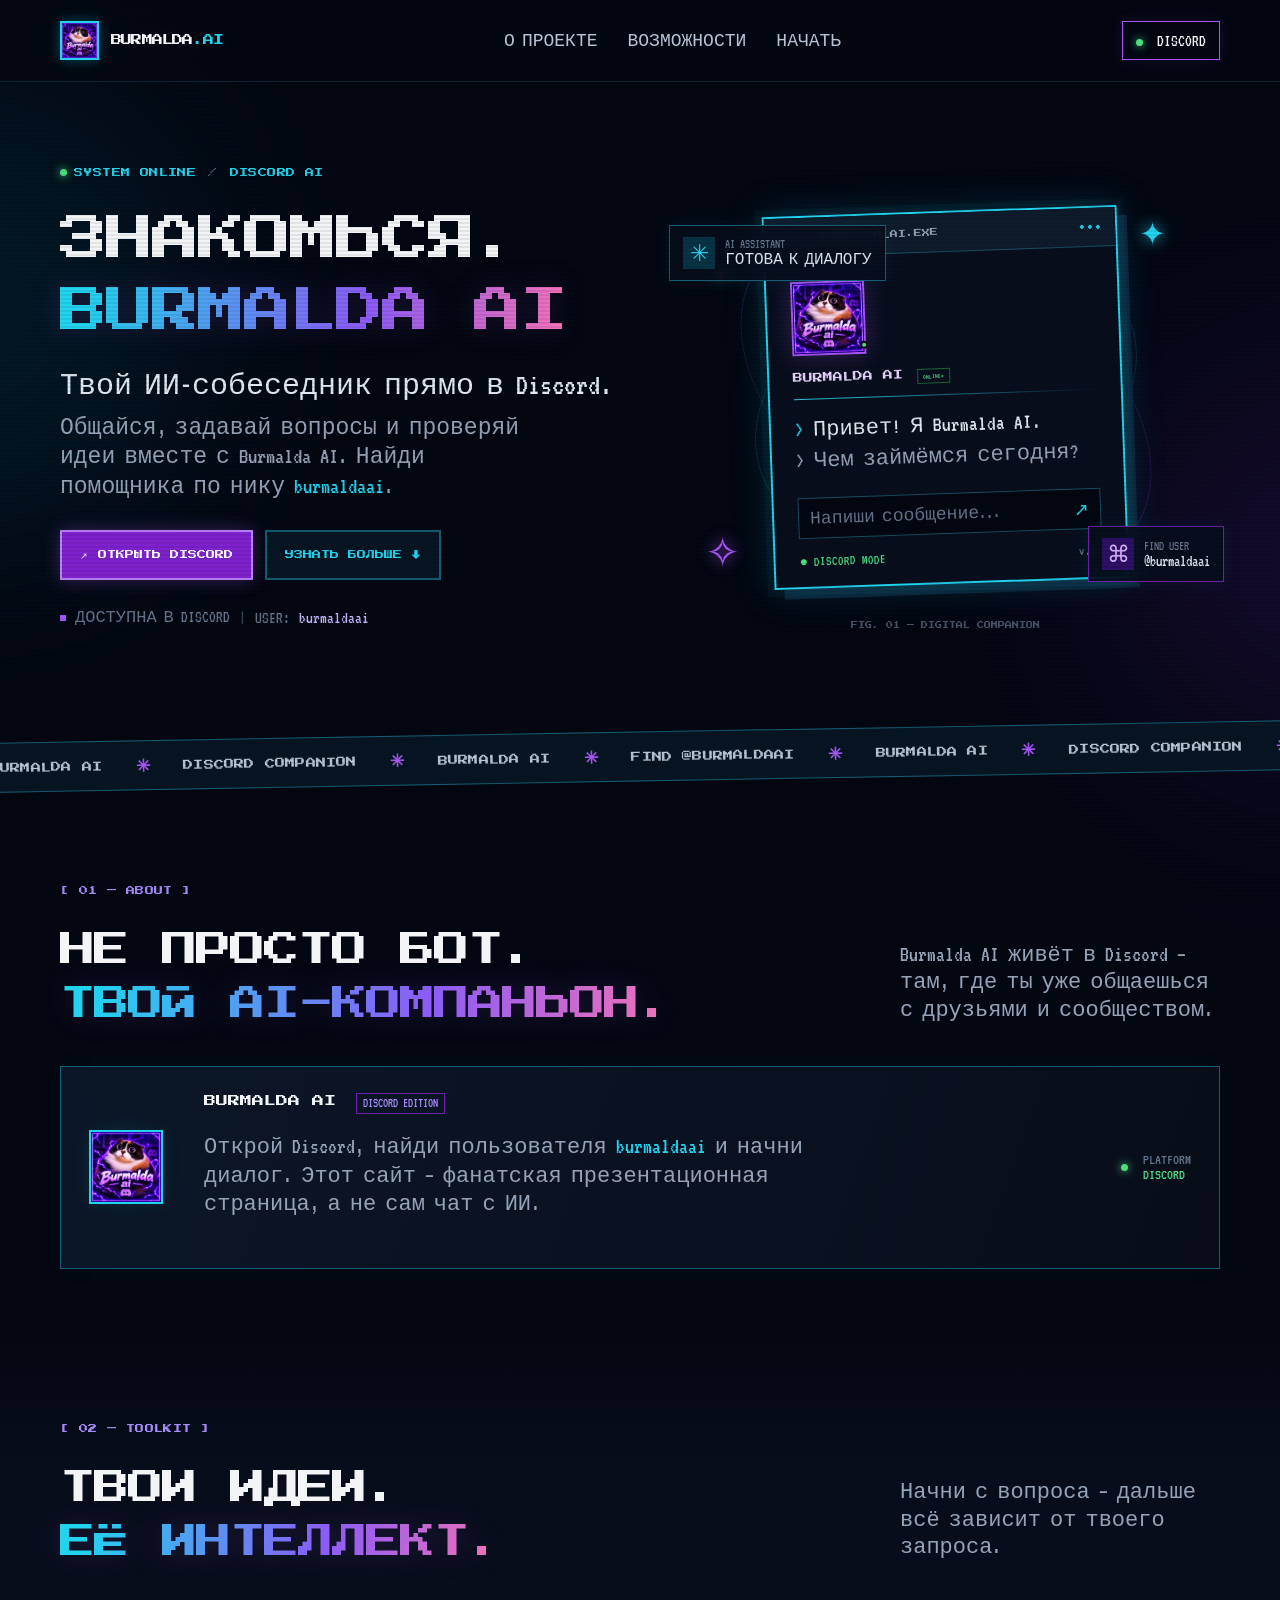
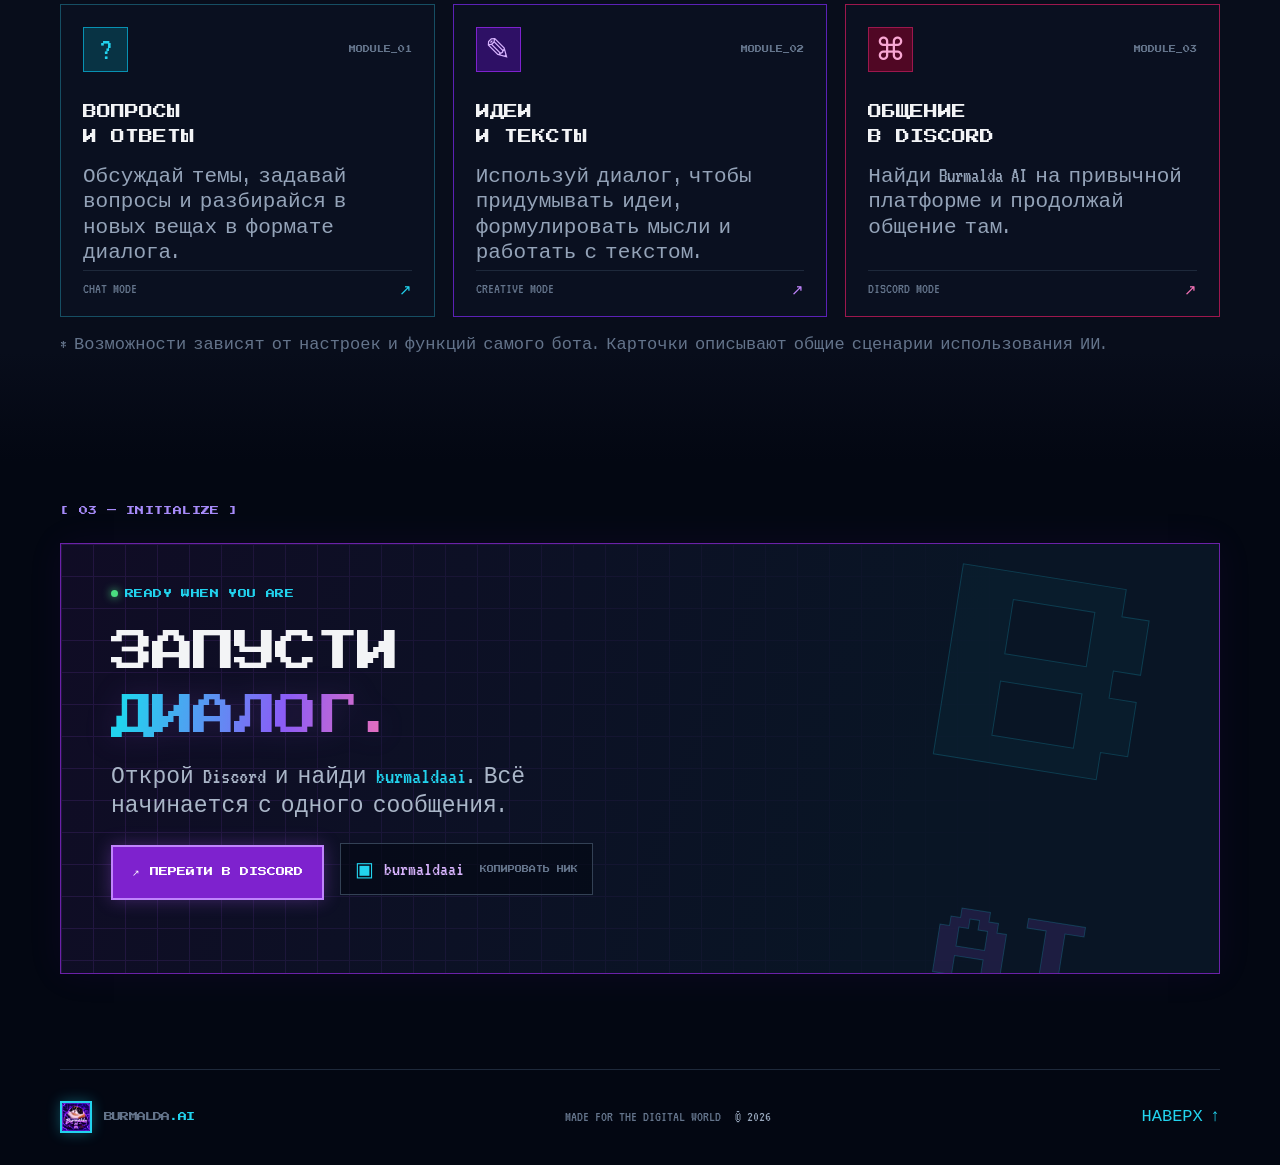
==== index.html @ 7b4409a2 "Add Google site verification meta tag" ====
<!doctype html>
<html lang="ru">
<head>
  <meta charset="UTF-8">
  <meta name="viewport" content="width=device-width, initial-scale=1.0">
  <meta name="theme-color" content="#030712">
  <meta name="description" content="Burmalda AI — ИИ-помощник в Discord. Найди burmaldaai и начни общение.">
  <meta name="robots" content="index, follow">
  <link rel="canonical" href="https://gamesgotg.github.io/burmaldaai/">
  <meta name="google-site-verification" content="IIVYFqfifyJQ22UjW_4gPoAXq2U6HznHi54jOW4vav0" />
  <meta property="og:title" content="Burmalda AI — ИИ в Discord">
  <meta property="og:description" content="Узнай больше о Burmalda AI и найди ИИ-помощника в Discord.">
  <meta property="og:url" content="https://gamesgotg.github.io/burmaldaai/">
  <meta property="og:type" content="website">
  <meta property="og:image" content="https://gamesgotg.github.io/burmaldaai/logo.png">
  <title>Burmalda AI — ИИ в Discord</title>
  <link rel="preconnect" href="https://fonts.googleapis.com">
  <link rel="preconnect" href="https://fonts.gstatic.com" crossorigin>
  <link href="https://fonts.googleapis.com/css2?family=Press+Start+2P&family=VT323&display=swap" rel="stylesheet">
  <link rel="stylesheet" href="style.css">
</head>
<body>
  <div class="scanlines" aria-hidden="true"></div>
  <div class="ambient ambient-cyan"></div><div class="ambient ambient-purple"></div>
  <header class="topbar">
    <a class="brand" href="#home" aria-label="Burmalda AI — главная">
      <span class="brand-mark"><img src="logo.png" alt="" /></span><span class="brand-name">BURMALDA<span class="accent">.AI</span></span>
    </a>
    <nav class="nav">
      <a href="#about">О ПРОЕКТЕ</a><a href="#features">ВОЗМОЖНОСТИ</a><a href="#start">НАЧАТЬ</a>
    </nav>
    <a class="discord-small" href="https://discord.com/users/1317835636836663431" target="_blank" rel="noreferrer"><span class="status-dot"></span> DISCORD</a>
    <button class="menu-toggle" id="menuToggle" aria-label="Открыть меню">☰</button>
  </header>

  <main id="home">
    <section class="hero wrap">
      <div class="hero-copy">
        <div class="eyebrow"><span class="status-dot"></span> SYSTEM ONLINE <span class="eyebrow-sep">/</span> DISCORD AI</div>
        <h1>ЗНАКОМЬСЯ.<br><span class="gradient-text">BURMALDA AI</span></h1>
        <p class="hero-lead">Твой ИИ-собеседник прямо в Discord.</p>
        <p class="hero-text">Общайся, задавай вопросы и проверяй идеи вместе с Burmalda AI. Найди помощника по нику <strong>burmaldaai</strong>.</p>
        <div class="hero-actions">
          <a class="pixel-button primary" href="https://discord.com/users/1317835636836663431" target="_blank" rel="noreferrer"><span>↗</span> ОТКРЫТЬ DISCORD</a>
          <a class="pixel-button secondary" href="#about">УЗНАТЬ БОЛЬШЕ <span>↓</span></a>
        </div>
        <div class="hero-meta"><span class="mini-square"></span> ДОСТУПНА В DISCORD <span class="meta-divider">|</span> USER: <strong>burmaldaai</strong></div>
      </div>
      <div class="hero-art" aria-label="Пиксельная иллюстрация интерфейса Burmalda AI">
        <div class="orbit orbit-one"></div><div class="orbit orbit-two"></div>
        <div class="pixel-star star-one">✦</div><div class="pixel-star star-two">✧</div><div class="pixel-star star-three">+</div>
        <div class="terminal">
          <div class="terminal-head"><div class="window-dots"><i></i><i></i><i></i></div><span>BURMALDA_AI.EXE</span><span class="terminal-menu">•••</span></div>
          <div class="terminal-body">
            <div class="bot-avatar"><img src="logo.png" alt="Логотип Burmalda AI"><i></i></div>
            <div class="terminal-label">BURMALDA AI <span class="online-tag">ONLINE*</span></div>
            <div class="terminal-rule"></div>
            <div class="chat-line"><span class="prompt">&gt;</span> Привет! Я Burmalda AI.</div>
            <div class="chat-line muted">&gt; Чем займёмся сегодня?</div>
            <div class="fake-input"><span>Напиши сообщение...</span><b>↗</b></div>
            <div class="terminal-footer"><span>● DISCORD MODE</span><span>v.01</span></div>
          </div>
        </div>
        <div class="float-chip chip-top"><span class="chip-icon">✳</span><span><small>AI ASSISTANT</small><b>ГОТОВА К ДИАЛОГУ</b></span></div>
        <div class="float-chip chip-bottom"><span class="chip-icon purple">⌘</span><span><small>FIND USER</small><b>@burmaldaai</b></span></div>
        <div class="art-caption">FIG. 01 — DIGITAL COMPANION</div>
      </div>
    </section>

    <div class="ticker" aria-hidden="true"><div class="ticker-track">
      <span>BURMALDA AI</span><b>✳</b><span>DISCORD COMPANION</span><b>✳</b><span>BURMALDA AI</span><b>✳</b><span>FIND @BURMALDAAI</span><b>✳</b><span>BURMALDA AI</span><b>✳</b><span>DISCORD COMPANION</span><b>✳</b>
    </div></div>

    <section class="section wrap" id="about">
      <div class="section-kicker">[ 01 — ABOUT ]</div>
      <div class="section-heading"><h2>НЕ ПРОСТО БОТ.<br><span class="gradient-text">ТВОЙ AI-КОМПАНЬОН.</span></h2><p>Burmalda AI живёт в Discord — там, где ты уже общаешься с друзьями и сообществом.</p></div>
      <div class="about-panel pixel-frame">
        <div class="panel-symbol"><img src="logo.png" alt="Логотип Burmalda AI"></div>
        <div><div class="panel-title">BURMALDA AI <span class="tiny-label">DISCORD EDITION</span></div><p>Открой Discord, найди пользователя <strong>burmaldaai</strong> и начни диалог. Этот сайт — фанатская презентационная страница, а не сам чат с ИИ.</p></div>
        <div class="panel-side"><span class="status-dot"></span><span>PLATFORM<br><b>DISCORD</b></span></div>
      </div>
    </section>

    <section class="section features-section" id="features">
      <div class="wrap">
        <div class="section-kicker">[ 02 — TOOLKIT ]</div>
        <div class="section-heading"><h2>ТВОИ ИДЕИ.<br><span class="gradient-text">ЕЁ ИНТЕЛЛЕКТ.</span></h2><p>Начни с вопроса — дальше всё зависит от твоего запроса.</p></div>
        <div class="feature-grid">
          <article class="feature-card cyan-card"><div class="feature-top"><span class="feature-icon">?</span><span class="feature-index">MODULE_01</span></div><h3>ВОПРОСЫ<br>И ОТВЕТЫ</h3><p>Обсуждай темы, задавай вопросы и разбирайся в новых вещах в формате диалога.</p><div class="card-bottom"><span>CHAT MODE</span><span>↗</span></div></article>
          <article class="feature-card purple-card"><div class="feature-top"><span class="feature-icon">✎</span><span class="feature-index">MODULE_02</span></div><h3>ИДЕИ<br>И ТЕКСТЫ</h3><p>Используй диалог, чтобы придумывать идеи, формулировать мысли и работать с текстом.</p><div class="card-bottom"><span>CREATIVE MODE</span><span>↗</span></div></article>
          <article class="feature-card pink-card"><div class="feature-top"><span class="feature-icon">⌘</span><span class="feature-index">MODULE_03</span></div><h3>ОБЩЕНИЕ<br>В DISCORD</h3><p>Найди Burmalda AI на привычной платформе и продолжай общение там.</p><div class="card-bottom"><span>DISCORD MODE</span><span>↗</span></div></article>
        </div>
        <p class="disclaimer">* Возможности зависят от настроек и функций самого бота. Карточки описывают общие сценарии использования ИИ.</p>
      </div>
    </section>

    <section class="section wrap start-section" id="start">
      <div class="section-kicker">[ 03 — INITIALIZE ]</div>
      <div class="start-panel">
        <div class="start-grid"></div>
        <div class="start-content"><div class="eyebrow"><span class="status-dot"></span> READY WHEN YOU ARE</div><h2>ЗАПУСТИ<br><span class="gradient-text">ДИАЛОГ.</span></h2><p>Открой Discord и найди <strong>burmaldaai</strong>. Всё начинается с одного сообщения.</p>
          <a class="pixel-button primary large" href="https://discord.com/users/1317835636836663431" target="_blank" rel="noreferrer"><span>↗</span> ПЕРЕЙТИ В DISCORD</a>
          <button class="copy-user" id="copyUser"><span class="copy-symbol">▣</span> <span>burmaldaai</span><b id="copyLabel">КОПИРОВАТЬ НИК</b></button>
          <div class="copy-note" id="copyNote" aria-live="polite"></div>
        </div>
        <div class="start-decoration">B<br><span>AI</span></div>
      </div>
    </section>
  </main>
  <footer class="footer wrap"><a class="brand footer-brand" href="#home"><span class="brand-mark"><img src="logo.png" alt="" /></span><span class="brand-name">BURMALDA<span class="accent">.AI</span></span></a><span>MADE FOR THE DIGITAL WORLD <b>© 2026</b></span><a href="#home" class="back-top">НАВЕРХ ↑</a></footer>
  <script>
    const toggle = document.getElementById('menuToggle');
    const nav = document.querySelector('.nav');
    toggle.addEventListener('click', () => nav.classList.toggle('nav-open'));
    nav.querySelectorAll('a').forEach(a => a.addEventListener('click', () => nav.classList.remove('nav-open')));
    document.getElementById('copyUser').addEventListener('click', async () => {
      const note = document.getElementById('copyNote');
      const label = document.getElementById('copyLabel');
      try {
        await navigator.clipboard.writeText('burmaldaai');
        label.textContent = 'СКОПИРОВАНО!';
        note.textContent = 'Ник burmaldaai скопирован.';
      } catch {
        note.textContent = 'Ник для поиска: burmaldaai';
      }
      setTimeout(() => { label.textContent = 'КОПИРОВАТЬ НИК'; note.textContent = ''; }, 2200);
    });
  </script>
</body>
</html>
---- style.css ----
*{box-sizing:border-box} :root{--bg:#030712;--panel:#0b1120;--cyan:#22d3ee;--purple:#a855f7;--pink:#f472b6;--muted:#94a3b8;--line:rgba(34,211,238,.22)} html{scroll-behavior:smooth;scroll-padding-top:90px} body{margin:0;background:var(--bg);color:#f3f4f6;font-family:'VT323',monospace;font-size:21px;overflow-x:hidden} a{color:inherit;text-decoration:none} button{font:inherit;color:inherit;cursor:pointer} .scanlines{position:fixed;inset:0;z-index:20;pointer-events:none;opacity:.12;background:linear-gradient(to bottom,transparent 50%,rgba(0,0,0,.55) 51%);background-size:100% 4px} .ambient{position:absolute;width:420px;height:420px;border-radius:50%;filter:blur(110px);opacity:.15;pointer-events:none}.ambient-cyan{background:#0891b2;top:100px;left:-240px}.ambient-purple{background:#7e22ce;top:350px;right:-250px}.wrap{width:min(1160px,calc(100% - 48px));margin:0 auto}.topbar{height:82px;border-bottom:1px solid rgba(34,211,238,.16);display:flex;align-items:center;justify-content:space-between;padding:0 max(24px,calc((100vw - 1160px)/2));position:sticky;top:0;background:rgba(3,7,18,.88);backdrop-filter:blur(14px);z-index:30}.brand{display:flex;align-items:center;gap:12px}.brand-mark{width:39px;height:39px;display:grid;place-items:center;border:2px solid var(--cyan);color:var(--cyan);font:13px 'Press Start 2P';box-shadow:0 0 14px #22d3ee55;position:relative}.brand-mark img{width:100%;height:100%;object-fit:cover;display:block}.brand-name{font:11px 'Press Start 2P';letter-spacing:-.8px}.accent{color:var(--cyan)}.nav{display:flex;gap:30px;font-size:18px;color:#b7c4d6}.nav a{transition:color .2s}.nav a:hover{color:var(--cyan)}.discord-small{border:1px solid var(--purple);padding:10px 13px;font-size:17px;box-shadow:0 0 12px #a855f722}.status-dot{display:inline-block;width:7px;height:7px;background:#4ade80;border-radius:50%;box-shadow:0 0 9px #4ade80;margin-right:7px}.menu-toggle{display:none;border:1px solid var(--line);padding:7px 10px}.hero{min-height:650px;display:grid;grid-template-columns:1.02fr .98fr;align-items:center;gap:40px;padding-top:56px;padding-bottom:75px;position:relative}.eyebrow,.section-kicker{font:9px 'Press Start 2P';letter-spacing:.4px;color:var(--cyan)}.eyebrow{display:flex;align-items:center;margin-bottom:26px}.eyebrow-sep{color:#64748b;margin:0 12px}.hero h1,.section-heading h2,.start-content h2{font:clamp(28px,4vw,48px)/1.5 'Press Start 2P';letter-spacing:-2px;margin:0 0 22px}.gradient-text{background:linear-gradient(100deg,#22d3ee 5%,#8b5cf6 60%,#f472b6 100%);-webkit-background-clip:text;background-clip:text;color:transparent;filter:drop-shadow(0 0 14px #a855f72b)}.hero-lead{font-size:30px;color:#e2e8f0;margin:0 0 10px}.hero-text{max-width:470px;color:#94a3b8;font-size:23px;line-height:1.3;margin:0 0 28px}.hero-text strong,.about-panel strong,.start-content strong{color:var(--cyan);font-weight:normal}.hero-actions{display:flex;flex-wrap:wrap;gap:12px}.pixel-button{display:inline-flex;align-items:center;justify-content:center;gap:10px;padding:15px 18px;font:9px 'Press Start 2P';line-height:1.8;transition:transform .2s,box-shadow .2s,background .2s;border:2px solid}.pixel-button:hover{transform:translateY(-3px)}.pixel-button.primary{background:#7e22ce;border-color:#c084fc;box-shadow:0 0 18px #a855f755;color:white}.pixel-button.primary:hover{background:#9333ea;box-shadow:0 0 25px #a855f799}.pixel-button.secondary{border-color:#155e75;background:#071523;color:var(--cyan)}.pixel-button.secondary:hover{box-shadow:0 0 16px #22d3ee33}.hero-meta{font-size:17px;color:#64748b;margin-top:28px;display:flex;align-items:center;gap:9px}.hero-meta strong{color:#c4b5fd;font-weight:normal}.mini-square{width:6px;height:6px;background:var(--purple)}.meta-divider{color:#334155}.hero-art{height:475px;position:relative;display:grid;place-items:center}.orbit{position:absolute;border:1px solid #22d3ee26;border-radius:50%;width:400px;height:400px;transform:rotate(-24deg) scaleY(.68)}.orbit-two{width:460px;height:460px;border-color:#a855f72c;transform:rotate(35deg) scaleY(.62)}.terminal{width:min(355px,83%);position:relative;z-index:2;border:2px solid var(--cyan);background:#080e1c;box-shadow:0 0 0 7px #22d3ee0a,0 0 38px #0891b244,10px 10px 0 #0d2034;transform:rotate(-2deg);animation:float 6s ease-in-out infinite}.terminal-head{height:39px;display:flex;align-items:center;gap:13px;background:#0e1b2b;border-bottom:1px solid #164e63;padding:0 13px;font:8px 'Press Start 2P';color:#94a3b8}.window-dots{display:flex;gap:5px}.window-dots i{width:6px;height:6px;background:#22d3ee;border-radius:50%}.window-dots i:nth-child(2){background:#a855f7}.window-dots i:nth-child(3){background:#f472b6}.terminal-menu{margin-left:auto;color:var(--cyan)}.terminal-body{padding:25px 24px 17px}.bot-avatar{width:74px;height:74px;display:grid;place-items:center;border:2px solid var(--purple);background:linear-gradient(135deg,#111827,#211044);color:white;font:24px 'Press Start 2P';box-shadow:0 0 25px #a855f744;position:relative;margin-bottom:17px}.bot-avatar img{width:100%;height:100%;object-fit:cover;display:block}.bot-avatar i{position:absolute;width:8px;height:8px;background:#4ade80;border:2px solid #080e1c;right:-4px;bottom:3px;border-radius:50%}.terminal-label{font:10px 'Press Start 2P';color:#e9d5ff}.online-tag{font:7px 'VT323';color:#4ade80;border:1px solid #166534;padding:3px 5px;margin-left:4px}.terminal-rule{height:1px;background:linear-gradient(90deg,var(--cyan),transparent);margin:15px 0 18px}.chat-line{font-size:22px;margin-bottom:6px;color:#e2e8f0}.chat-line .prompt{color:var(--cyan)}.chat-line.muted{color:#94a3b8}.fake-input{display:flex;justify-content:space-between;align-items:center;border:1px solid #164e63;background:#030712;padding:9px 11px;margin-top:24px;color:#64748b;font-size:18px}.fake-input b{font-weight:normal;color:var(--cyan)}.terminal-footer{display:flex;justify-content:space-between;margin-top:15px;font-size:14px;color:#64748b}.terminal-footer span:first-child{color:#4ade80}.pixel-star{position:absolute;color:var(--cyan);text-shadow:0 0 15px var(--cyan);z-index:3}.star-one{font-size:32px;top:55px;right:54px}.star-two{font-size:42px;bottom:58px;left:34px;color:var(--purple);text-shadow:0 0 15px var(--purple)}.star-three{top:100px;left:45px;font-size:26px;color:var(--pink)}.float-chip{position:absolute;z-index:4;display:flex;gap:10px;align-items:center;background:#080e1cdd;border:1px solid #155e75;padding:11px 13px;box-shadow:0 0 18px #22d3ee14;backdrop-filter:blur(8px)}.chip-top{top:65px;left:-2px}.chip-bottom{bottom:53px;right:-4px;border-color:#6b21a8}.chip-icon{display:grid;place-items:center;width:32px;height:32px;background:#083344;color:var(--cyan);font-size:23px}.chip-icon.purple{background:#2e1065;color:#d8b4fe}.float-chip small,.float-chip b{display:block}.float-chip small{font-size:13px;color:#64748b}.float-chip b{font-size:16px;font-weight:normal;color:#e2e8f0}.art-caption{position:absolute;bottom:6px;left:50%;transform:translateX(-50%);white-space:nowrap;font:7px 'Press Start 2P';color:#475569}.ticker{border-top:1px solid #155e75;border-bottom:1px solid #155e75;background:#071523;overflow:hidden;transform:rotate(-1deg) scale(1.02);padding:13px 0;position:relative;z-index:2}.ticker-track{display:flex;justify-content:space-around;align-items:center;gap:28px;min-width:950px;font:10px 'Press Start 2P';color:#b7c4d6;white-space:nowrap}.ticker-track b{color:var(--purple);font-size:17px}.section{padding-top:105px;padding-bottom:65px}.section-kicker{margin-bottom:28px;color:#a78bfa}.section-heading{display:flex;justify-content:space-between;align-items:flex-end;gap:40px;margin-bottom:35px}.section-heading h2{font-size:clamp(24px,3vw,36px);margin:0}.section-heading p{max-width:320px;color:#94a3b8;font-size:22px;line-height:1.25;margin:0 0 8px}.pixel-frame{border:1px solid #155e75;background:linear-gradient(110deg,#0b1728,#090d1a);box-shadow:0 0 20px #0891b20d}.about-panel{display:grid;grid-template-columns:90px 1fr 120px;gap:25px;align-items:center;padding:28px}.panel-symbol{height:74px;width:74px;display:grid;place-items:center;border:2px solid var(--cyan);color:var(--cyan);font:19px 'Press Start 2P';box-shadow:inset 0 0 20px #22d3ee12,0 0 17px #22d3ee1a}.panel-symbol img{width:100%;height:100%;object-fit:cover;display:block}.panel-title{font:12px 'Press Start 2P';margin-bottom:13px}.tiny-label{font:13px 'VT323';color:#a78bfa;border:1px solid #6b21a8;padding:3px 6px;margin-left:8px;white-space:nowrap}.about-panel p{color:#94a3b8;font-size:22px;line-height:1.3;max-width:680px}.panel-side{display:flex;align-items:center;gap:8px;justify-self:end;color:#64748b;font-size:15px}.panel-side b{color:#4ade80;font-weight:normal}.features-section{background:linear-gradient(180deg,transparent,#080d1b 18%,#080d1b 85%,transparent);padding-top:90px;padding-bottom:90px}.feature-grid{display:grid;grid-template-columns:repeat(3,1fr);gap:18px}.feature-card{min-height:270px;padding:22px;background:#0a1020;border:1px solid #164e63;position:relative;transition:transform .2s,box-shadow .2s}.feature-card:hover{transform:translateY(-5px);box-shadow:0 10px 35px #22d3ee12}.purple-card{border-color:#5b21b6}.pink-card{border-color:#9d174d}.feature-top{display:flex;justify-content:space-between;align-items:center;margin-bottom:28px}.feature-icon{display:grid;place-items:center;width:45px;height:45px;background:#083344;color:var(--cyan);font-size:31px;border:1px solid #0891b2}.purple-card .feature-icon{background:#2e1065;color:#d8b4fe;border-color:#7e22ce}.pink-card .feature-icon{background:#500724;color:#f9a8d4;border-color:#9d174d}.feature-index{font:7px 'Press Start 2P';color:#64748b}.feature-card h3{font:14px/1.8 'Press Start 2P';margin:0 0 13px}.feature-card p{font-size:21px;color:#94a3b8;line-height:1.2;margin:0 0 30px}.card-bottom{position:absolute;left:22px;right:22px;bottom:17px;display:flex;justify-content:space-between;border-top:1px solid #1e293b;padding-top:10px;font-size:15px;color:#64748b}.card-bottom span:last-child{color:var(--cyan)}.purple-card .card-bottom span:last-child{color:#c084fc}.pink-card .card-bottom span:last-child{color:#f472b6}.disclaimer{font-size:17px;color:#64748b;margin-top:18px}.start-section{padding-top:45px;padding-bottom:95px}.start-panel{min-height:370px;position:relative;overflow:hidden;border:1px solid #6b21a8;background:linear-gradient(110deg,#100c25,#091525 72%);box-shadow:0 0 35px #7e22ce12}.start-grid{position:absolute;inset:0;opacity:.13;background-image:linear-gradient(#a855f7 1px,transparent 1px),linear-gradient(90deg,#a855f7 1px,transparent 1px);background-size:32px 32px;mask-image:linear-gradient(90deg,black,transparent 85%)}.start-content{position:relative;padding:45px 50px;max-width:660px;z-index:2}.start-content .eyebrow{margin-bottom:22px}.start-content h2{font-size:clamp(30px,4vw,43px);margin-bottom:14px}.start-content p{font-size:23px;color:#aab6c8;max-width:480px;line-height:1.25;margin:0 0 23px}.pixel-button.large{padding:17px 19px}.copy-user{display:inline-flex;align-items:center;gap:10px;border:1px solid #334155;background:#03071299;padding:13px 14px;margin-left:8px;font-size:20px}.copy-user span:nth-child(2){color:#d8b4fe}.copy-user b{font:7px 'Press Start 2P';color:#64748b;margin-left:6px}.copy-user:hover{border-color:var(--purple)}.copy-symbol{color:var(--cyan)}.copy-note{min-height:20px;color:#4ade80;font-size:17px;margin-top:8px}.start-decoration{position:absolute;right:70px;top:45px;font:clamp(100px,18vw,220px)/.9 'Press Start 2P';color:#22d3ee0a;-webkit-text-stroke:1px #22d3ee33;transform:rotate(9deg);text-align:center}.start-decoration span{font-size:.35em;color:#a855f722}.footer{min-height:95px;border-top:1px solid #1e293b;display:flex;align-items:center;justify-content:space-between;gap:20px;color:#64748b;font-size:16px}.footer-brand .brand-mark{width:32px;height:32px;font-size:10px}.footer-brand .brand-name{font-size:9px}.footer>span{font-size:15px}.footer>span b{color:#94a3b8;font-weight:normal;margin-left:8px}.back-top{color:var(--cyan);font-size:17px}.back-top:hover{color:white}@keyframes float{0%,100%{transform:translateY(0) rotate(-2deg)}50%{transform:translateY(-10px) rotate(-1deg)}}@media(max-width:900px){.nav{gap:16px}.nav a{font-size:16px}.hero{grid-template-columns:1fr;gap:10px;padding-top:70px}.hero-copy{max-width:650px}.hero-art{height:460px;margin-top:5px}.hero{padding-bottom:45px}.section-heading{align-items:flex-start;flex-direction:column;gap:18px}.section-heading p{max-width:550px}.about-panel{grid-template-columns:75px 1fr}.panel-side{grid-column:2;justify-self:start}.start-decoration{right:15px;opacity:.7}}@media(max-width:650px){.wrap{width:calc(100% - 32px)}.topbar{height:70px;padding:0 16px}.brand-name{font-size:8px}.brand-mark{width:34px;height:34px;font-size:10px}.discord-small{display:none}.menu-toggle{display:block}.nav{display:none;position:absolute;top:69px;left:0;right:0;padding:18px 22px 22px;background:#050b17;border-bottom:1px solid #155e75;flex-direction:column;gap:18px}.nav.nav-open{display:flex}.nav a{font-size:19px}.hero{padding-top:55px}.hero h1{font-size:clamp(25px,7vw,36px);letter-spacing:-1.5px}.hero-lead{font-size:26px}.hero-text{font-size:21px}.hero-actions{flex-direction:column;align-items:stretch}.pixel-button{font-size:8px}.hero-meta{flex-wrap:wrap;font-size:15px}.hero-art{height:390px;margin:10px -8px 0}.terminal{width:78%;}.terminal-body{padding:18px}.orbit{width:320px;height:320px}.orbit-two{width:350px;height:350px}.chip-top{top:20px;left:0}.chip-bottom{bottom:22px;right:0}.float-chip{padding:8px}.float-chip b{font-size:14px}.float-chip small{font-size:12px}.art-caption{font-size:6px}.section{padding-top:70px;padding-bottom:45px}.section-heading h2{font-size:clamp(21px,6vw,30px);letter-spacing:-1px}.section-heading p{font-size:21px}.about-panel{grid-template-columns:1fr;padding:22px;gap:17px}.panel-side{grid-column:1}.panel-title{font-size:10px;line-height:2}.about-panel p{font-size:21px}.feature-grid{grid-template-columns:1fr}.feature-card{min-height:245px}.features-section{padding-top:65px;padding-bottom:65px}.start-content{padding:32px 22px}.start-content h2{font-size:30px}.start-content p{font-size:21px}.pixel-button.large{width:100%;font-size:7px}.copy-user{margin:12px 0 0;width:100%;justify-content:center}.start-decoration{right:-12px;top:20px;font-size:130px;opacity:.5}.footer{padding:22px 0;flex-wrap:wrap}.footer>span{order:3;width:100%}.footer-brand .brand-name{font-size:7px}.back-top{font-size:15px}}@media(prefers-reduced-motion:reduce){*,*::before,*::after{scroll-behavior:auto!important;animation:none!important;transition:none!important}}
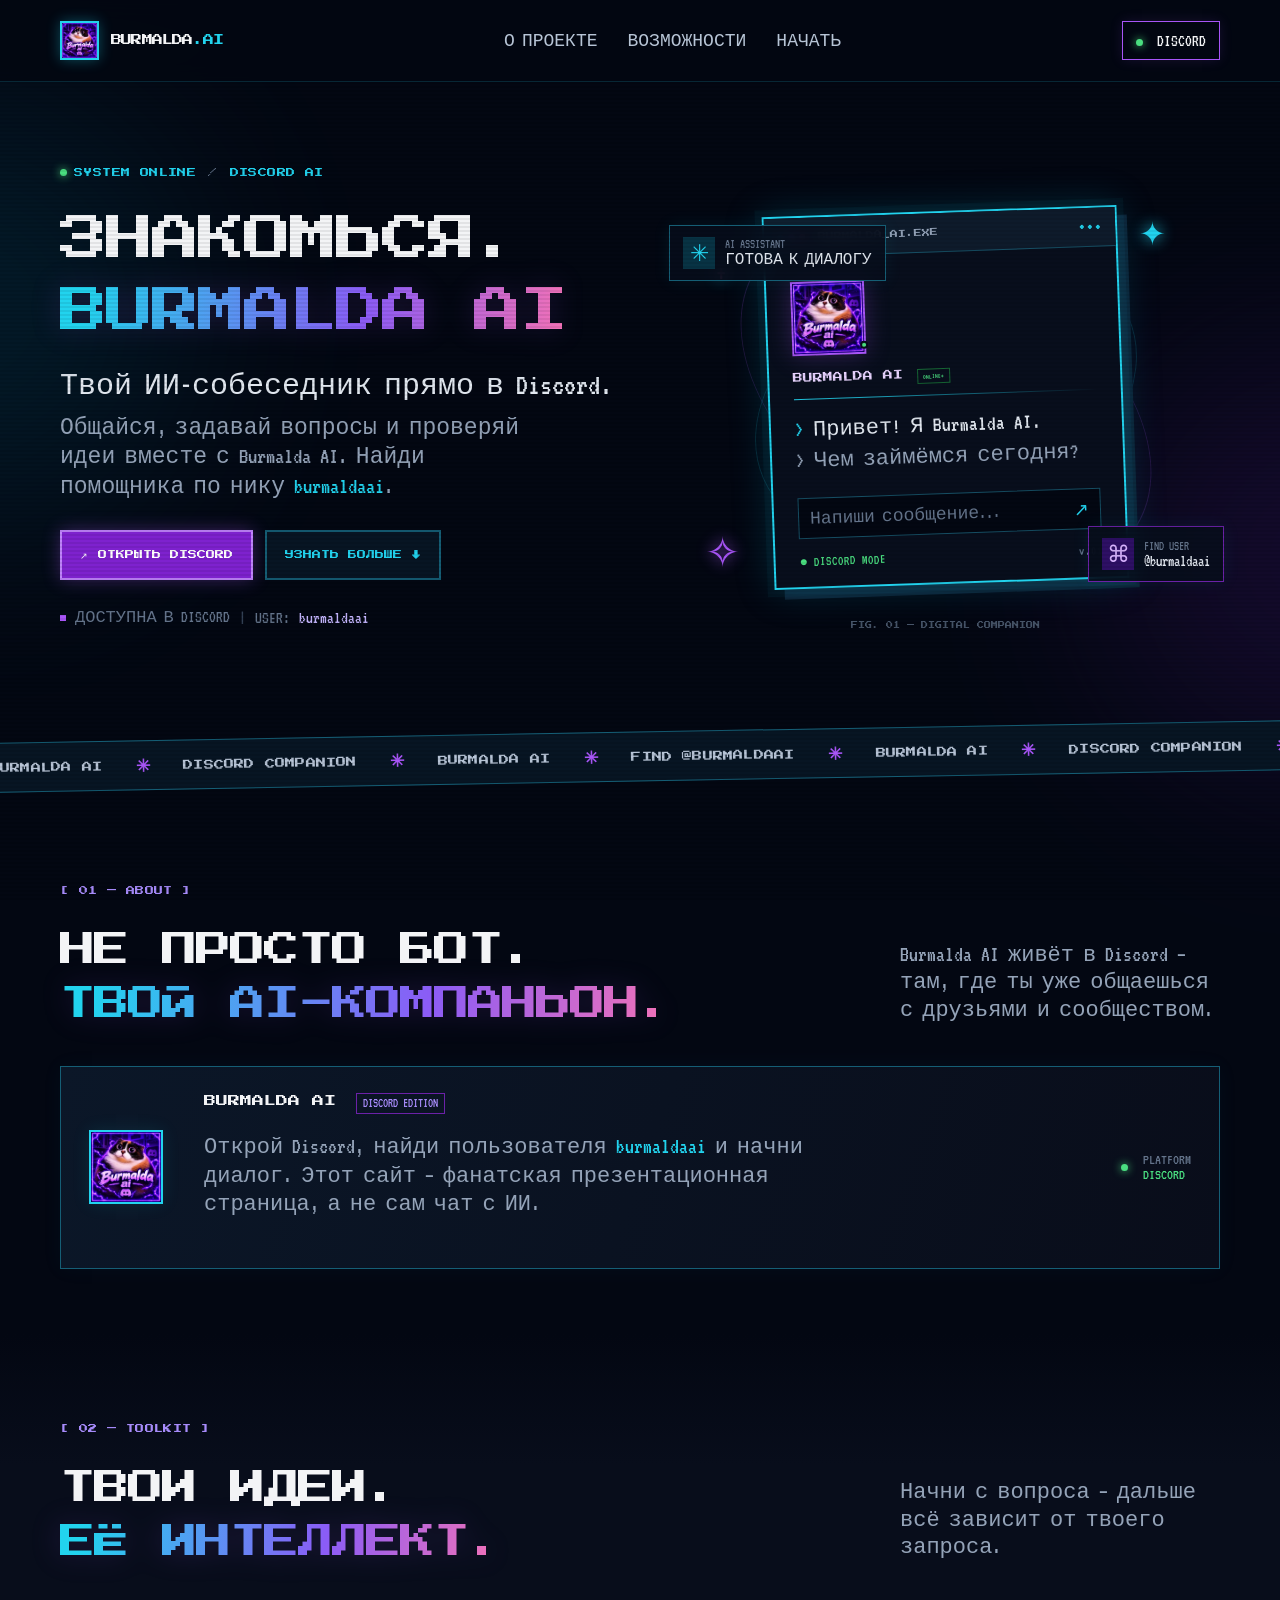
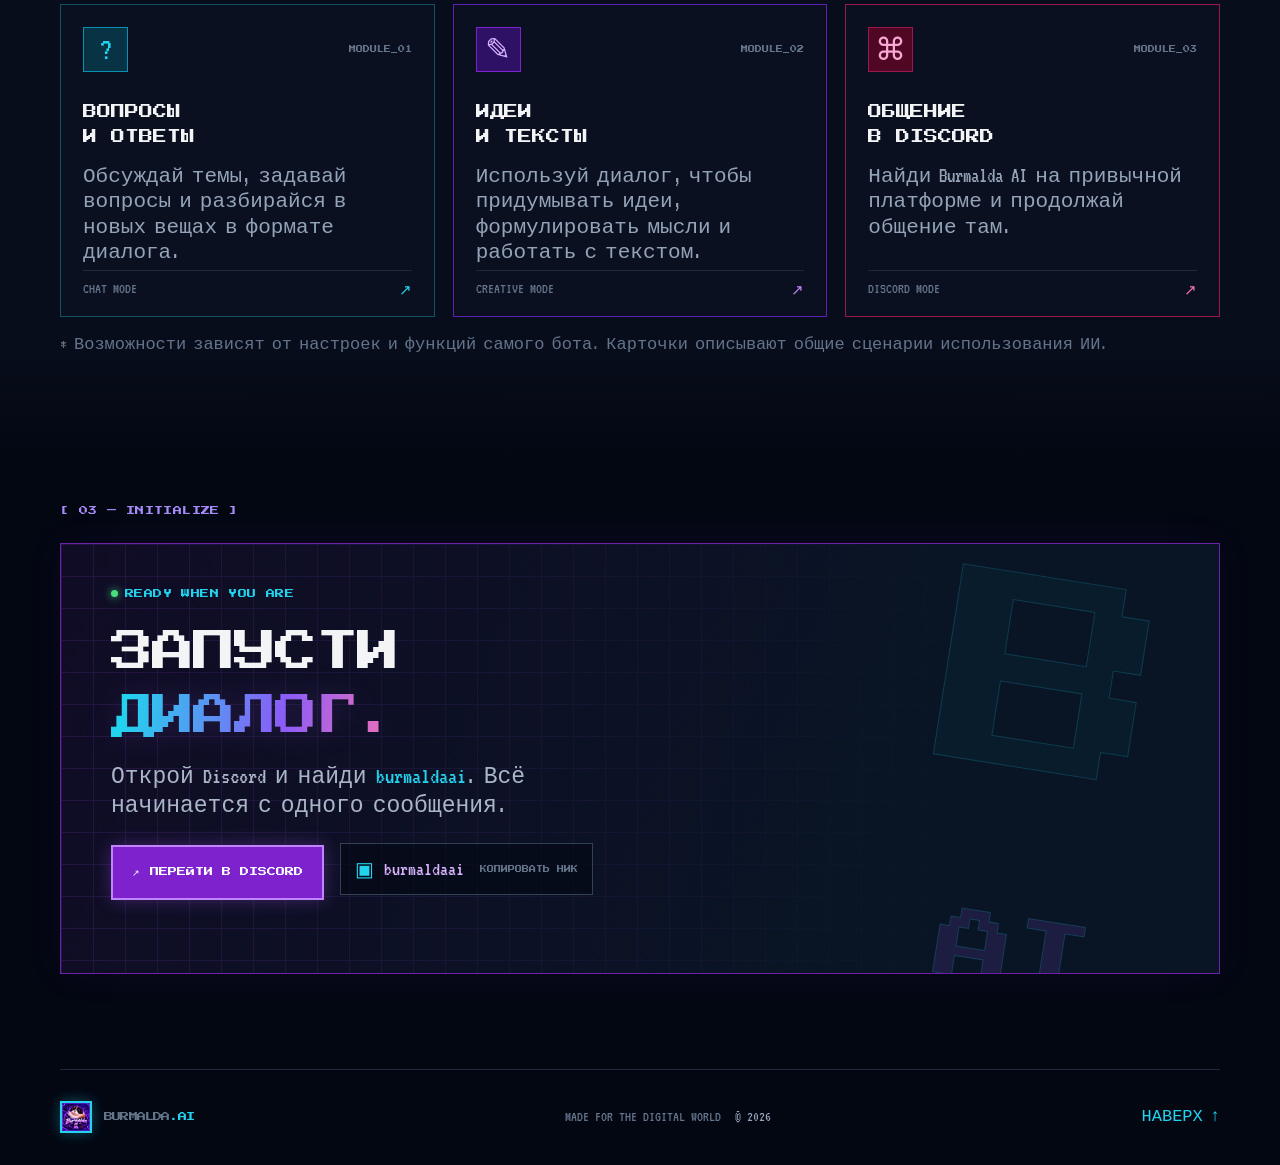
==== commit db7a86dd: "Add Google site verification meta tag Added Google site verification meta tag for SEO." ====
--- a/index.html
+++ b/index.html
@@ -20,6 +20,7 @@
   <link rel="stylesheet" href="style.css">
 </head>
 <body>
+  <meta name="google-site-verification" content="IIVYFqfifyJQ22UjW_4gPoAXq2U6HznHi54jOW4vav0" />
   <div class="scanlines" aria-hidden="true"></div>
   <div class="ambient ambient-cyan"></div><div class="ambient ambient-purple"></div>
   <header class="topbar">
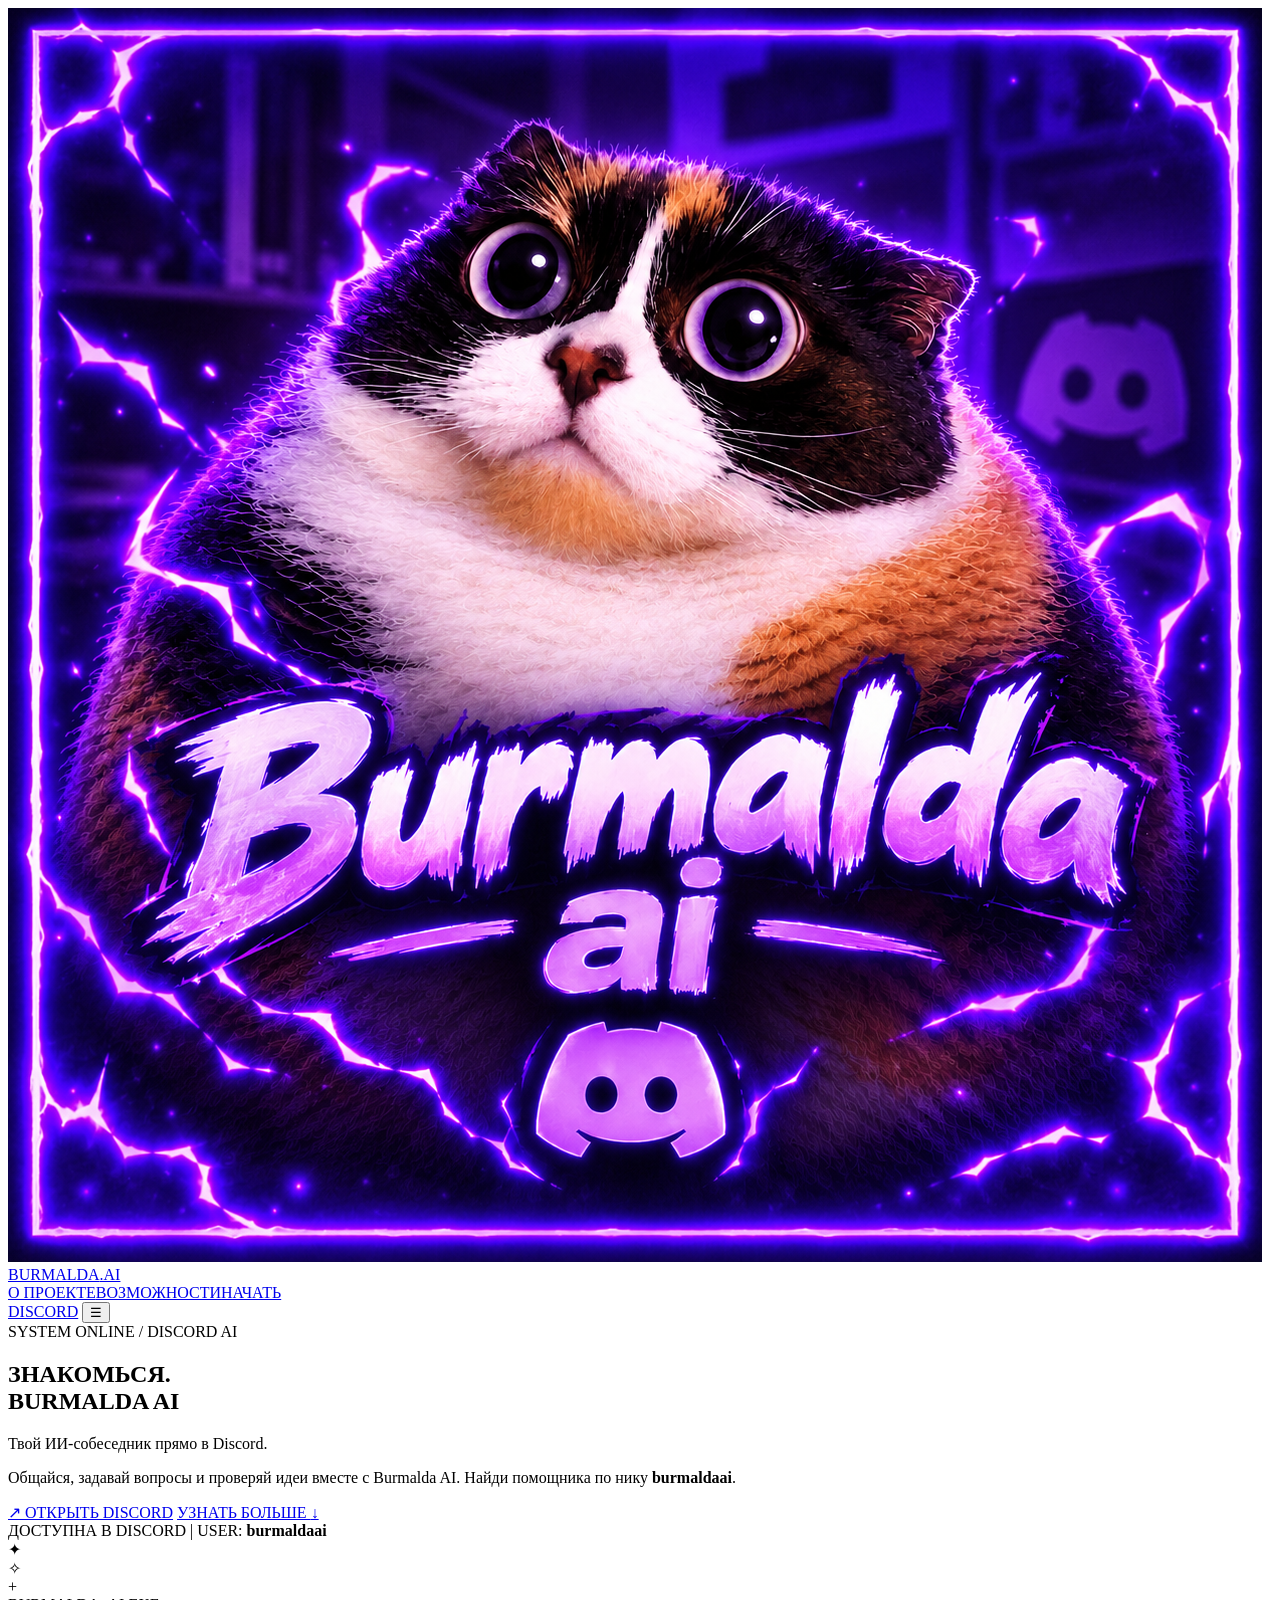
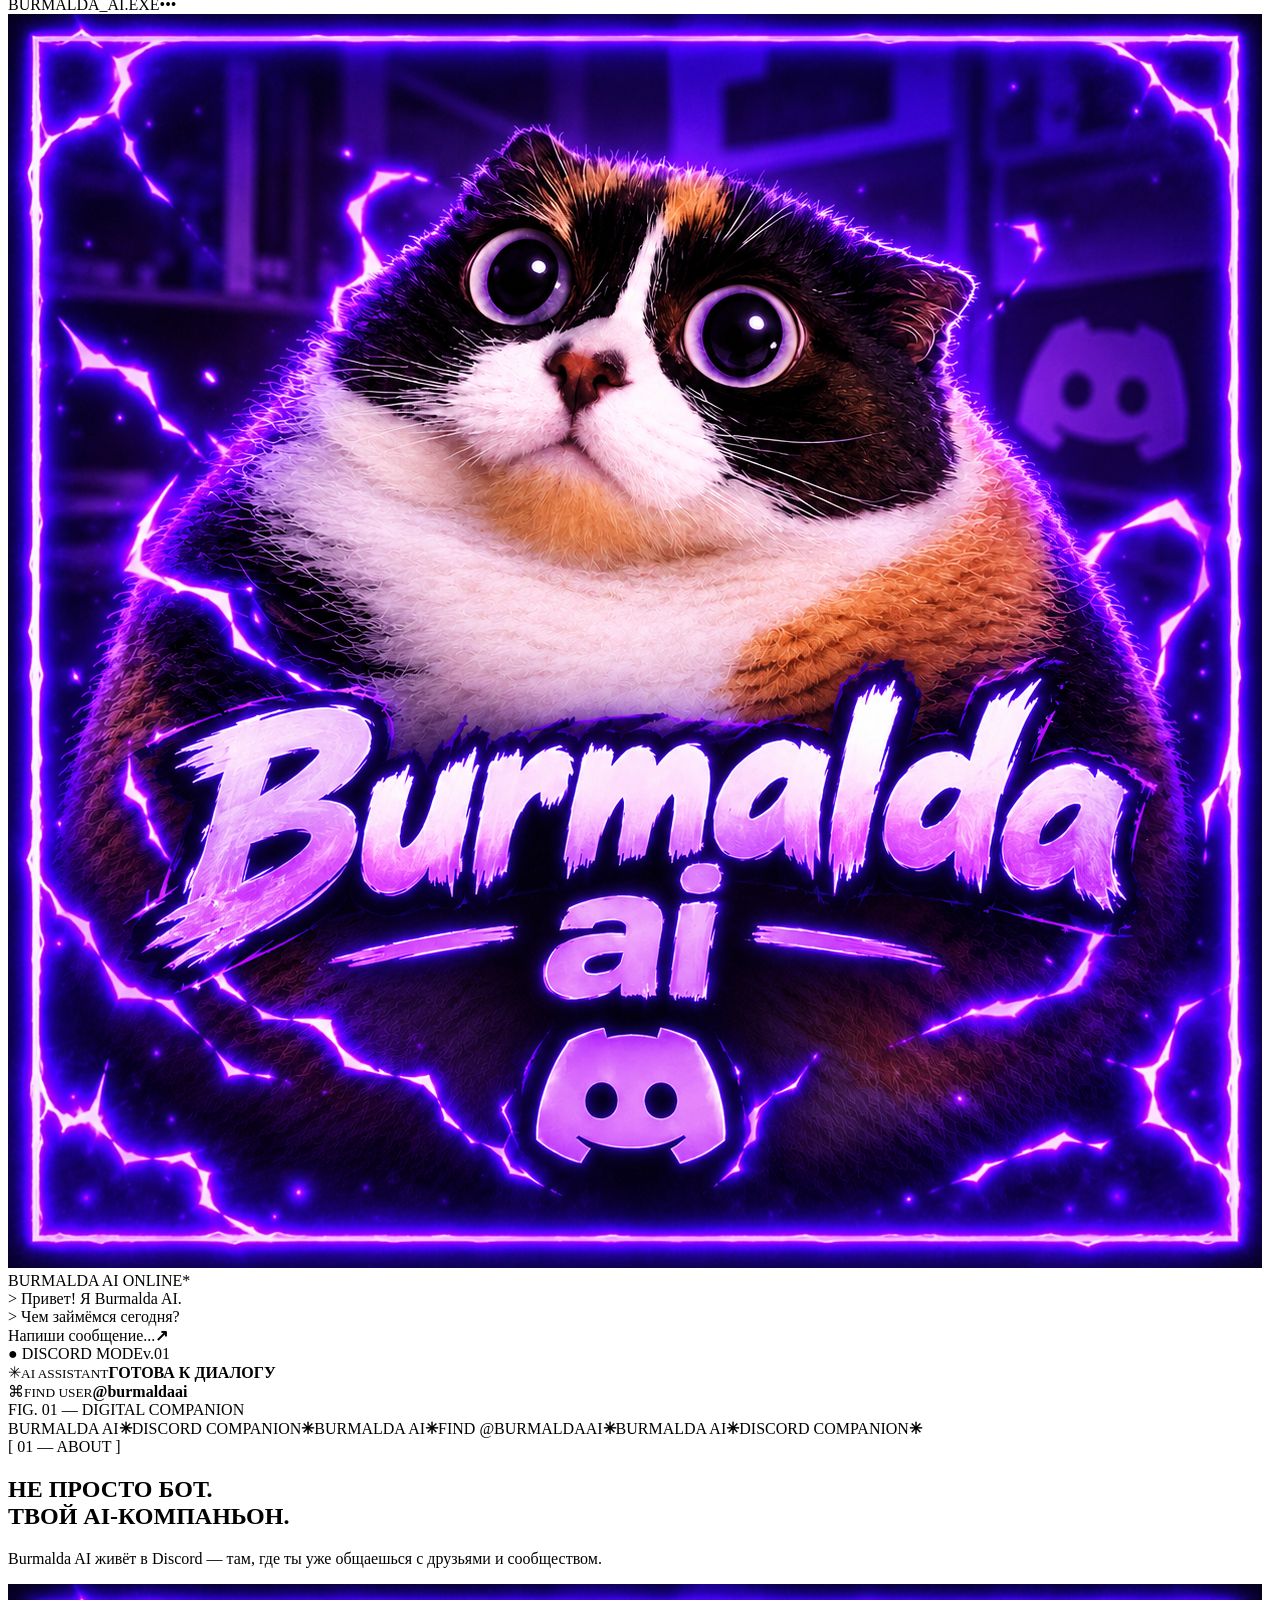
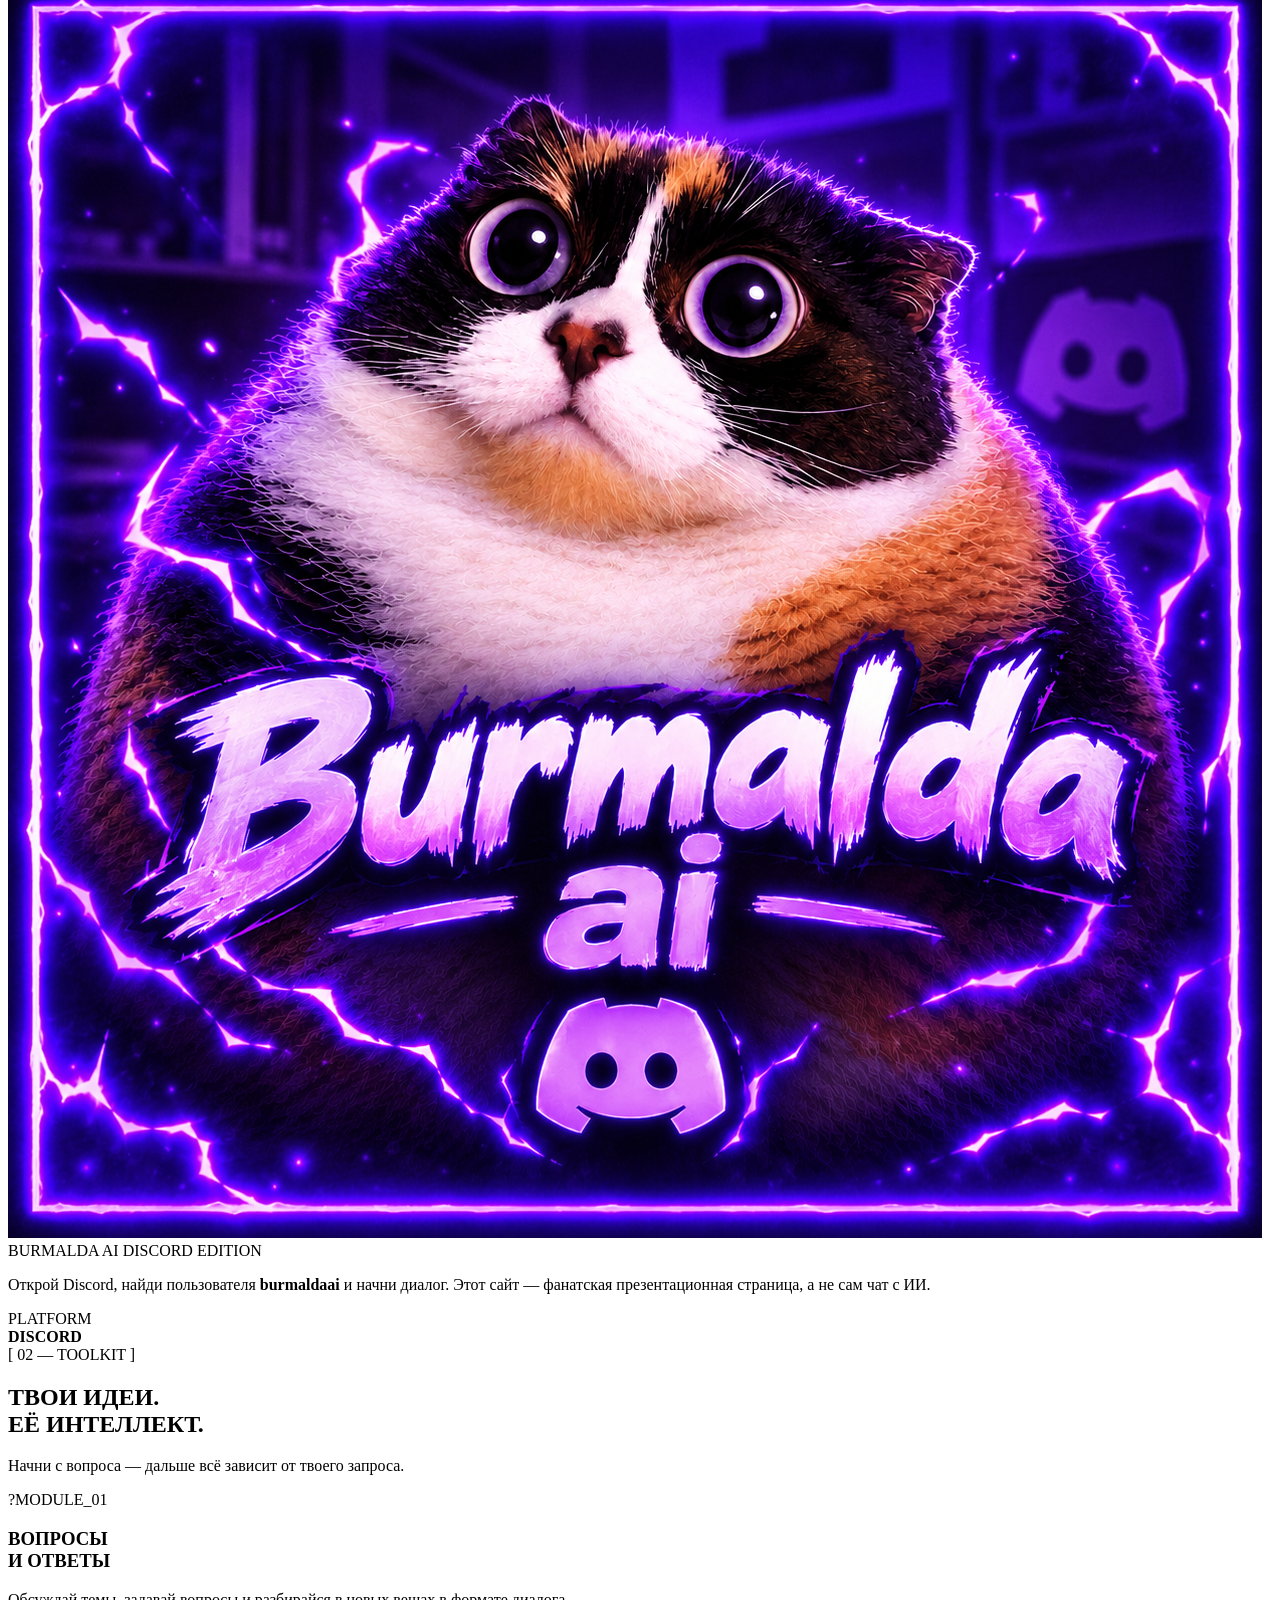
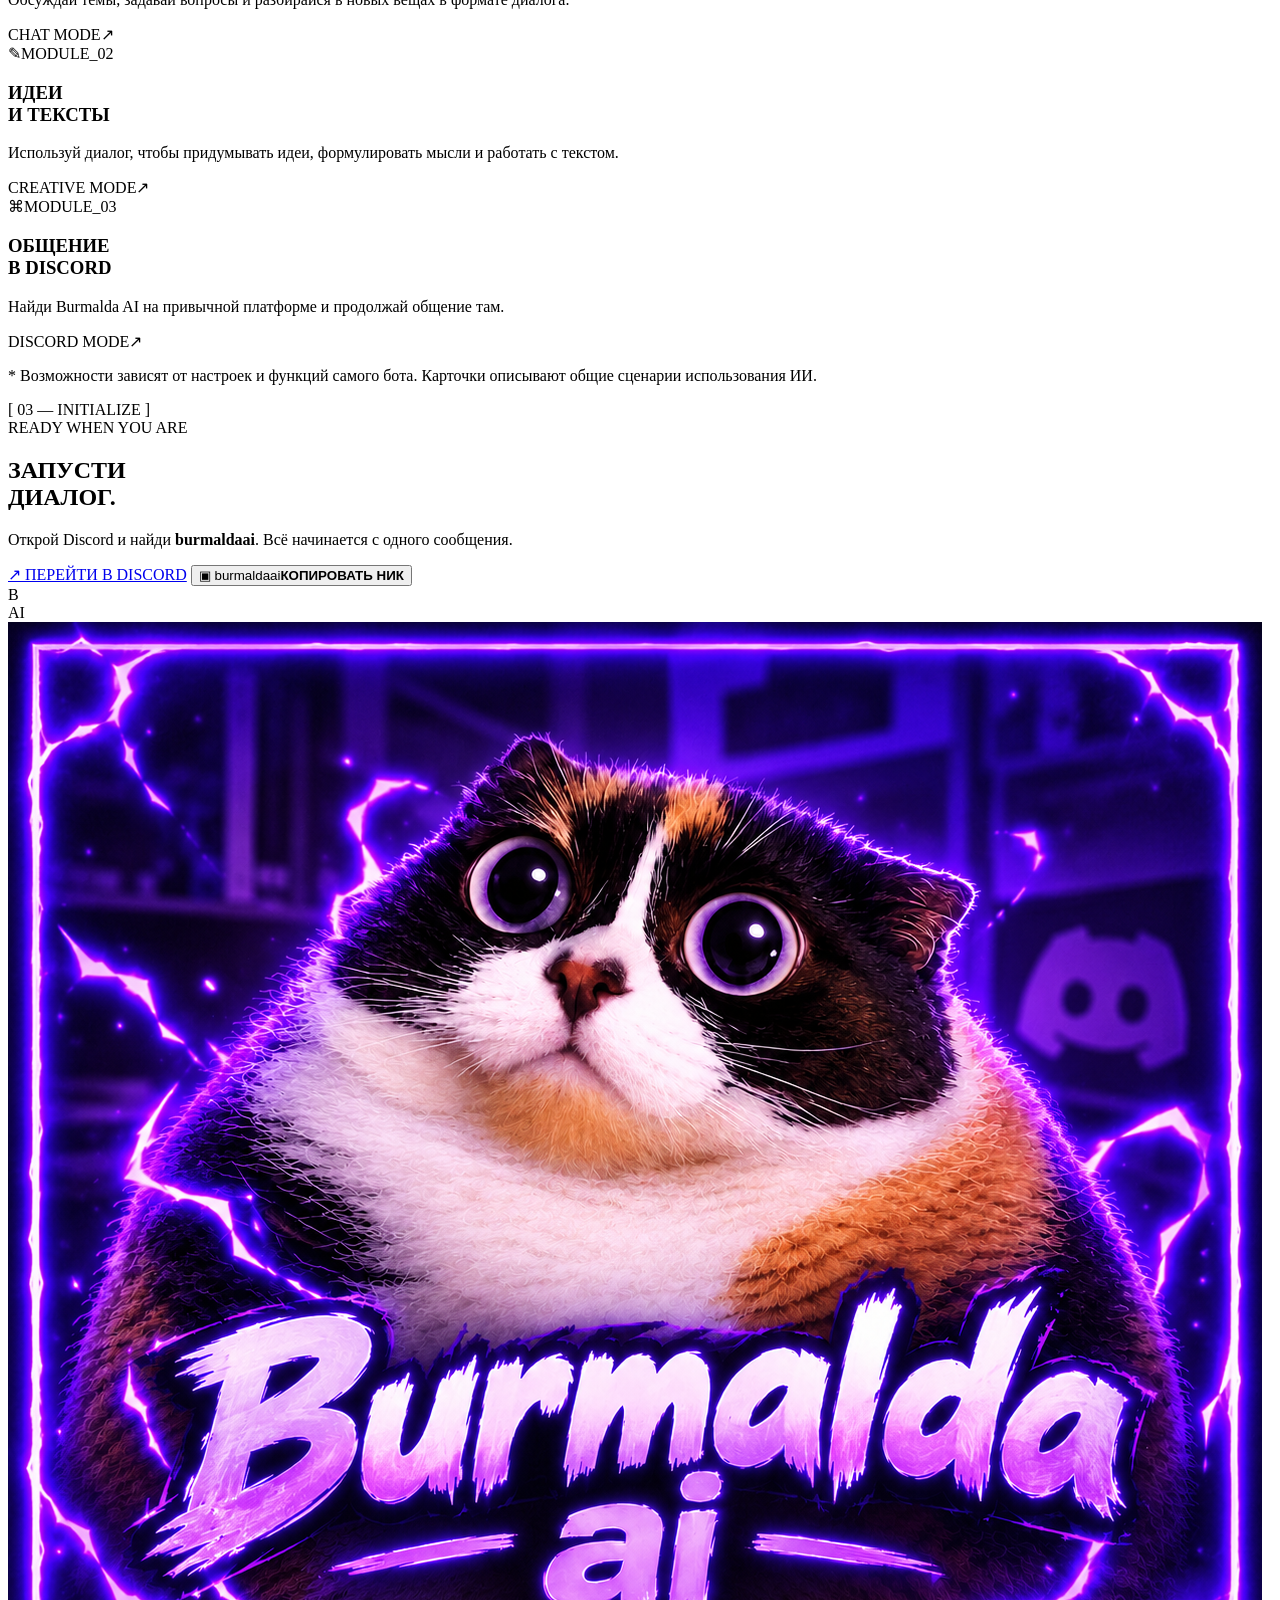
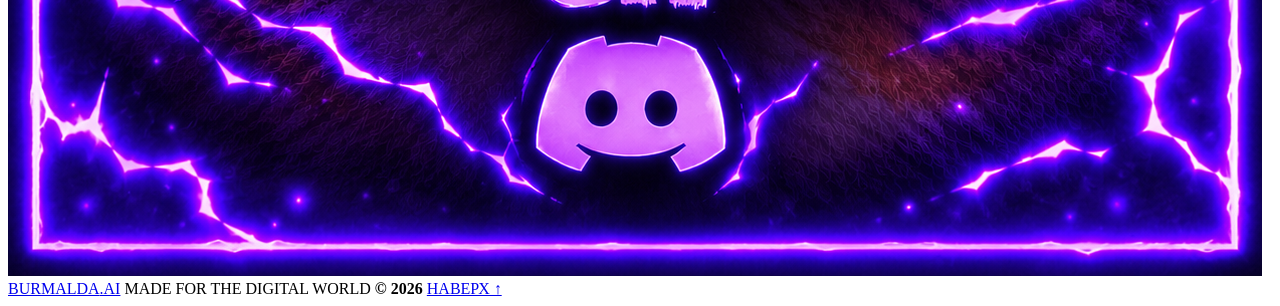
==== commit 317ff1cc: "Update index.html" ====
--- a/index.html
+++ b/index.html
@@ -1,13 +1,12 @@
 <!doctype html>
-<html lang="ru">
-<head>
+<html lang="ru"><head>
   <meta charset="UTF-8">
   <meta name="viewport" content="width=device-width, initial-scale=1.0">
   <meta name="theme-color" content="#030712">
   <meta name="description" content="Burmalda AI — ИИ-помощник в Discord. Найди burmaldaai и начни общение.">
   <meta name="robots" content="index, follow">
   <link rel="canonical" href="https://gamesgotg.github.io/burmaldaai/">
-  <meta name="google-site-verification" content="IIVYFqfifyJQ22UjW_4gPoAXq2U6HznHi54jOW4vav0" />
+  <meta name="google-site-verification" content="IIVYFqfifyJQ22UjW_4gPoAXq2U6HznHi54jOW4vav0">
   <meta property="og:title" content="Burmalda AI — ИИ в Discord">
   <meta property="og:description" content="Узнай больше о Burmalda AI и найди ИИ-помощника в Discord.">
   <meta property="og:url" content="https://gamesgotg.github.io/burmaldaai/">
@@ -15,23 +14,80 @@
   <meta property="og:image" content="https://gamesgotg.github.io/burmaldaai/logo.png">
   <title>Burmalda AI — ИИ в Discord</title>
   <link rel="preconnect" href="https://fonts.googleapis.com">
-  <link rel="preconnect" href="https://fonts.gstatic.com" crossorigin>
-  <link href="https://fonts.googleapis.com/css2?family=Press+Start+2P&family=VT323&display=swap" rel="stylesheet">
-  <link rel="stylesheet" href="style.css">
-</head>
-<body>
-  <meta name="google-site-verification" content="IIVYFqfifyJQ22UjW_4gPoAXq2U6HznHi54jOW4vav0" />
+  <link rel="preconnect" href="https://fonts.gstatic.com" crossorigin="">
+  <link href="https://fonts.googleapis.com/css2?family=Press+Start+2P&amp;family=VT323&amp;display=swap" rel="stylesheet">
+  <link rel="stylesheet" href="style-updated.css">
+<link rel="stylesheet" crossorigin="anonymous" href="https://ff.kis.v2.scr.kaspersky-labs.com/E3E8934C-235A-4B0E-825A-35A08381A191/abn/main.css?attr=[base64]"></head>
+<body class="">
+  <!-- Официальное уведомление проекта -->
+  <div class="notice-overlay hidden" id="noticeOverlay" role="dialog" aria-modal="true" aria-labelledby="noticeTitle" style="display: none;">
+    <div class="notice-window">
+      <div class="notice-header">
+        <div class="window-dots"><i></i><i></i><i></i></div>
+        <span>IMPORTANT_NOTICE.EXE</span>
+        <span class="notice-version">GG-STUDIO</span>
+      </div>
+
+      <div class="notice-content">
+        <div class="notice-icon">!</div>
+        <div class="notice-tag"><span class="status-dot"></span> OFFICIAL PROJECT INFORMATION</div>
+
+        <h2 id="noticeTitle">ВАЖНОЕ<br><span class="gradient-text">УВЕДОМЛЕНИЕ</span></h2>
+
+        <p>
+          <strong>Burmalda AI</strong> — самостоятельный проект,
+          разработанный студией <strong class="notice-cyan">GG-STUDIO</strong>.
+          Основатель студии — <strong class="notice-cyan">Games Goшка</strong>.
+        </p>
+
+        <div class="notice-warning">
+          <span class="notice-warning-icon">!</span>
+          <div>
+            <b>НЕ СВЯЗАНО СО СТОРОННЕЙ ПЛАТФОРМОЙ</b>
+            <p>
+              Этот проект не имеет отношения к
+              <a href="https://burmalda-ai.com/" target="_blank" rel="noopener noreferrer">burmalda-ai.com</a>
+              или её разработчикам.
+            </p>
+          </div>
+        </div>
+
+        <div class="notice-limitations">
+          <div class="limitations-title"><span>⌘</span> ВОЗМОЖНОСТИ И ОГРАНИЧЕНИЯ</div>
+          <div class="limitation-item">
+            <span class="limitation-cross">✕</span>
+            <span>Генерация фотографий и изображений</span>
+            <span class="limitation-status">НЕДОСТУПНО</span>
+          </div>
+          <div class="limitation-item">
+            <span class="limitation-cross">✕</span>
+            <span>Генерация видео</span>
+            <span class="limitation-status">НЕДОСТУПНО</span>
+          </div>
+        </div>
+
+        <div class="notice-footer-text">BURMALDA AI — INDEPENDENT GG-STUDIO PROJECT</div>
+        <button class="notice-confirm" id="noticeConfirm" type="button">
+          <span>✓</span> ПОНЯТНО, ПРОДОЛЖИТЬ
+        </button>
+        <div class="notice-bottom">BY GG-STUDIO <span>•</span> FOUNDER: GAMES GOSHKA</div>
+      </div>
+    </div>
+  </div>
+
   <div class="scanlines" aria-hidden="true"></div>
   <div class="ambient ambient-cyan"></div><div class="ambient ambient-purple"></div>
+
   <header class="topbar">
     <a class="brand" href="#home" aria-label="Burmalda AI — главная">
-      <span class="brand-mark"><img src="logo.png" alt="" /></span><span class="brand-name">BURMALDA<span class="accent">.AI</span></span>
+      <span class="brand-mark"><img src="logo.png" alt=""></span>
+      <span class="brand-name">BURMALDA<span class="accent">.AI</span></span>
     </a>
     <nav class="nav">
       <a href="#about">О ПРОЕКТЕ</a><a href="#features">ВОЗМОЖНОСТИ</a><a href="#start">НАЧАТЬ</a>
     </nav>
-    <a class="discord-small" href="https://discord.com/users/1317835636836663431" target="_blank" rel="noreferrer"><span class="status-dot"></span> DISCORD</a>
-    <button class="menu-toggle" id="menuToggle" aria-label="Открыть меню">☰</button>
+    <a class="discord-small" href="https://discord.com/users/1317835636836663431" target="_blank" rel="noopener noreferrer"><span class="status-dot"></span> DISCORD</a>
+    <button class="menu-toggle" id="menuToggle" aria-label="Открыть меню" type="button">☰</button>
   </header>
 
   <main id="home">
@@ -42,11 +98,12 @@
         <p class="hero-lead">Твой ИИ-собеседник прямо в Discord.</p>
         <p class="hero-text">Общайся, задавай вопросы и проверяй идеи вместе с Burmalda AI. Найди помощника по нику <strong>burmaldaai</strong>.</p>
         <div class="hero-actions">
-          <a class="pixel-button primary" href="https://discord.com/users/1317835636836663431" target="_blank" rel="noreferrer"><span>↗</span> ОТКРЫТЬ DISCORD</a>
+          <a class="pixel-button primary" href="https://discord.com/users/1317835636836663431" target="_blank" rel="noopener noreferrer"><span>↗</span> ОТКРЫТЬ DISCORD</a>
           <a class="pixel-button secondary" href="#about">УЗНАТЬ БОЛЬШЕ <span>↓</span></a>
         </div>
         <div class="hero-meta"><span class="mini-square"></span> ДОСТУПНА В DISCORD <span class="meta-divider">|</span> USER: <strong>burmaldaai</strong></div>
       </div>
+
       <div class="hero-art" aria-label="Пиксельная иллюстрация интерфейса Burmalda AI">
         <div class="orbit orbit-one"></div><div class="orbit orbit-two"></div>
         <div class="pixel-star star-one">✦</div><div class="pixel-star star-two">✧</div><div class="pixel-star star-three">+</div>
@@ -100,32 +157,71 @@
       <div class="start-panel">
         <div class="start-grid"></div>
         <div class="start-content"><div class="eyebrow"><span class="status-dot"></span> READY WHEN YOU ARE</div><h2>ЗАПУСТИ<br><span class="gradient-text">ДИАЛОГ.</span></h2><p>Открой Discord и найди <strong>burmaldaai</strong>. Всё начинается с одного сообщения.</p>
-          <a class="pixel-button primary large" href="https://discord.com/users/1317835636836663431" target="_blank" rel="noreferrer"><span>↗</span> ПЕРЕЙТИ В DISCORD</a>
-          <button class="copy-user" id="copyUser"><span class="copy-symbol">▣</span> <span>burmaldaai</span><b id="copyLabel">КОПИРОВАТЬ НИК</b></button>
+          <a class="pixel-button primary large" href="https://discord.com/users/1317835636836663431" target="_blank" rel="noopener noreferrer"><span>↗</span> ПЕРЕЙТИ В DISCORD</a>
+          <button class="copy-user" id="copyUser" type="button"><span class="copy-symbol">▣</span> <span>burmaldaai</span><b id="copyLabel">КОПИРОВАТЬ НИК</b></button>
           <div class="copy-note" id="copyNote" aria-live="polite"></div>
         </div>
         <div class="start-decoration">B<br><span>AI</span></div>
       </div>
     </section>
   </main>
-  <footer class="footer wrap"><a class="brand footer-brand" href="#home"><span class="brand-mark"><img src="logo.png" alt="" /></span><span class="brand-name">BURMALDA<span class="accent">.AI</span></span></a><span>MADE FOR THE DIGITAL WORLD <b>© 2026</b></span><a href="#home" class="back-top">НАВЕРХ ↑</a></footer>
+
+  <footer class="footer wrap">
+    <a class="brand footer-brand" href="#home"><span class="brand-mark"><img src="logo.png" alt=""></span><span class="brand-name">BURMALDA<span class="accent">.AI</span></span></a>
+    <span>MADE FOR THE DIGITAL WORLD <b>© 2026</b></span>
+    <a href="#home" class="back-top">НАВЕРХ ↑</a>
+  </footer>
+
   <script>
     const toggle = document.getElementById('menuToggle');
     const nav = document.querySelector('.nav');
-    toggle.addEventListener('click', () => nav.classList.toggle('nav-open'));
-    nav.querySelectorAll('a').forEach(a => a.addEventListener('click', () => nav.classList.remove('nav-open')));
+
+    toggle.addEventListener('click', () => {
+      const isOpen = nav.classList.toggle('nav-open');
+      toggle.setAttribute('aria-expanded', String(isOpen));
+    });
+
+    nav.querySelectorAll('a').forEach(a => {
+      a.addEventListener('click', () => {
+        nav.classList.remove('nav-open');
+        toggle.setAttribute('aria-expanded', 'false');
+      });
+    });
+
     document.getElementById('copyUser').addEventListener('click', async () => {
       const note = document.getElementById('copyNote');
       const label = document.getElementById('copyLabel');
+
       try {
         await navigator.clipboard.writeText('burmaldaai');
         label.textContent = 'СКОПИРОВАНО!';
         note.textContent = 'Ник burmaldaai скопирован.';
       } catch {
-        note.textContent = 'Ник для поиска: burmaldaai';
+        label.textContent = 'НИК: burmaldaai';
+        note.textContent = 'Скопируй ник вручную: burmaldaai';
       }
-      setTimeout(() => { label.textContent = 'КОПИРОВАТЬ НИК'; note.textContent = ''; }, 2200);
-    });
+
+      setTimeout(() => {
+        label.textContent = 'КОПИРОВАТЬ НИК';
+        note.textContent = '';
+      }, 2200);
+    });
+
+    // Уведомление показывается при каждом новом открытии страницы.
+    const noticeOverlay = document.getElementById('noticeOverlay');
+    const noticeConfirm = document.getElementById('noticeConfirm');
+
+    noticeConfirm.addEventListener('click', () => {
+      noticeOverlay.classList.add('hidden');
+      document.body.classList.remove('notice-open');
+
+      window.setTimeout(() => {
+        noticeOverlay.style.display = 'none';
+      }, 350);
+    });
+
+    document.body.classList.add('notice-open');
   </script>
-</body>
-</html>
+
+
+</body></html>
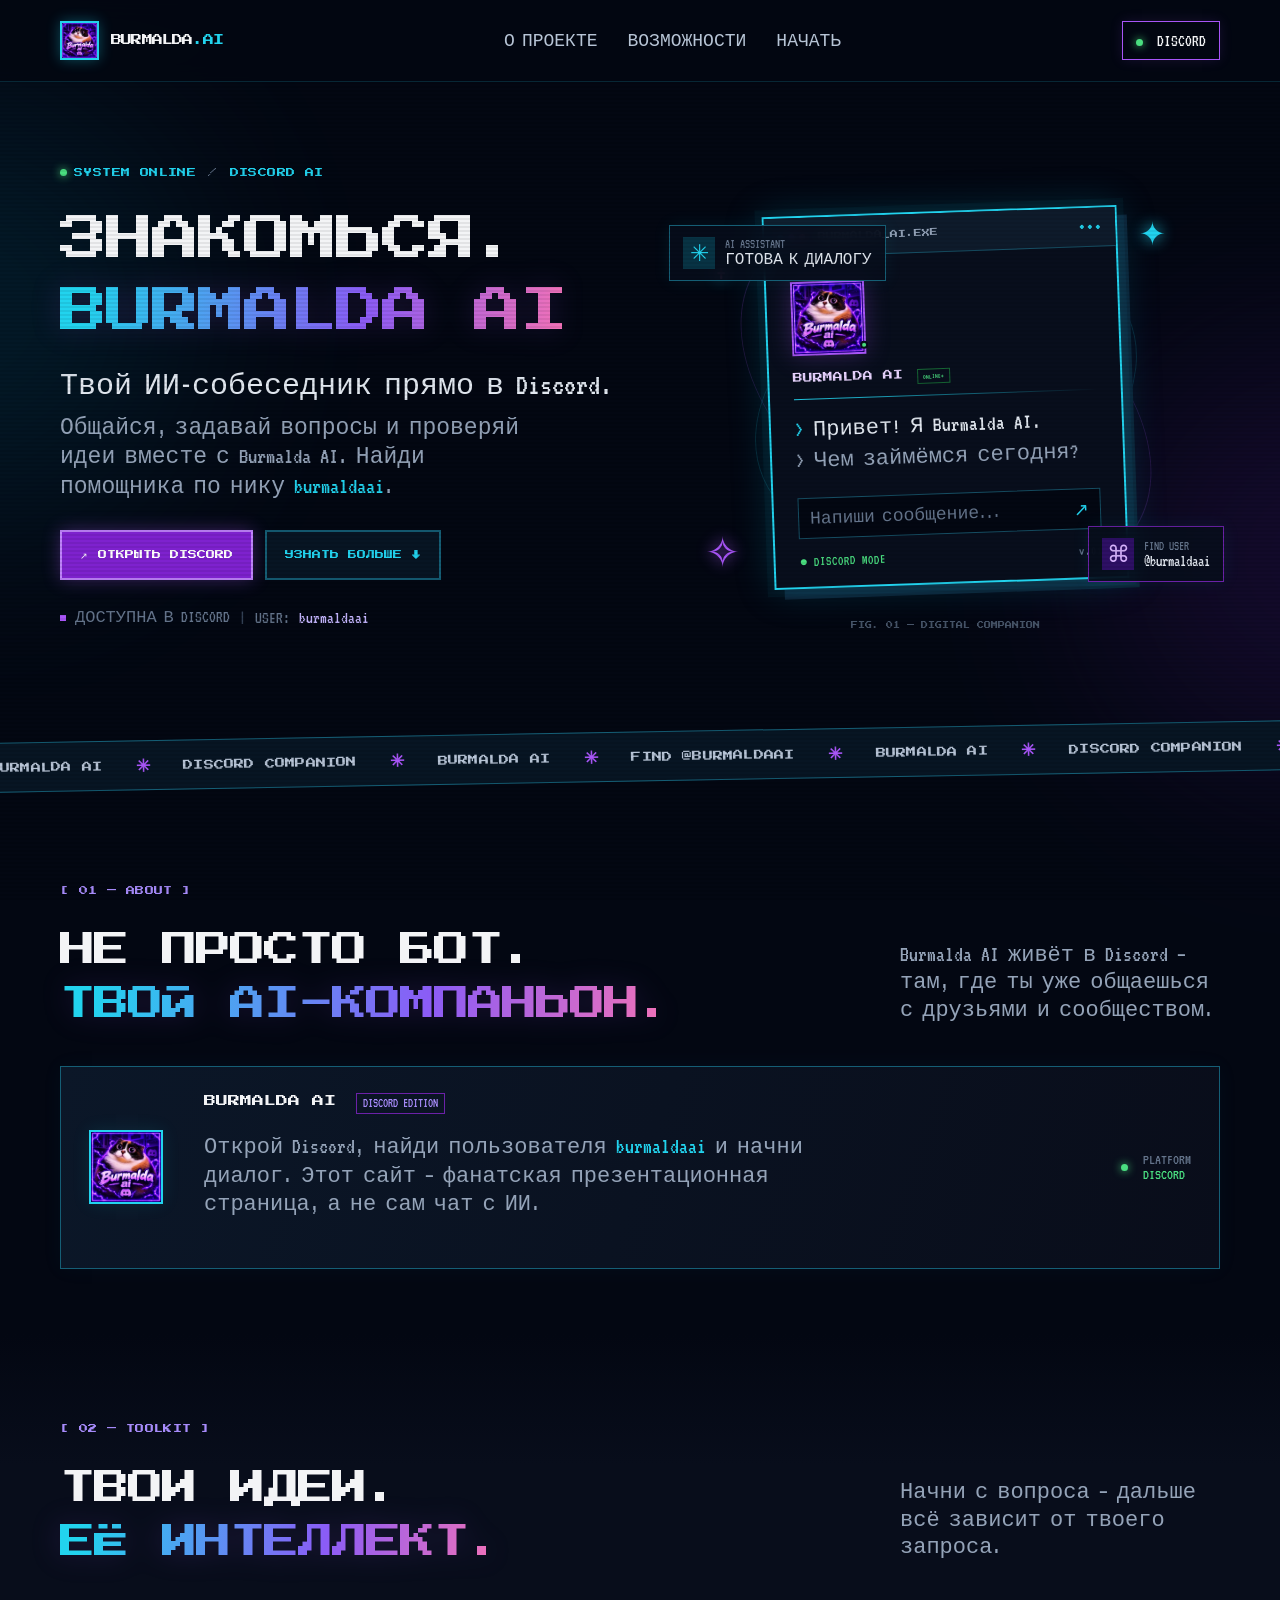
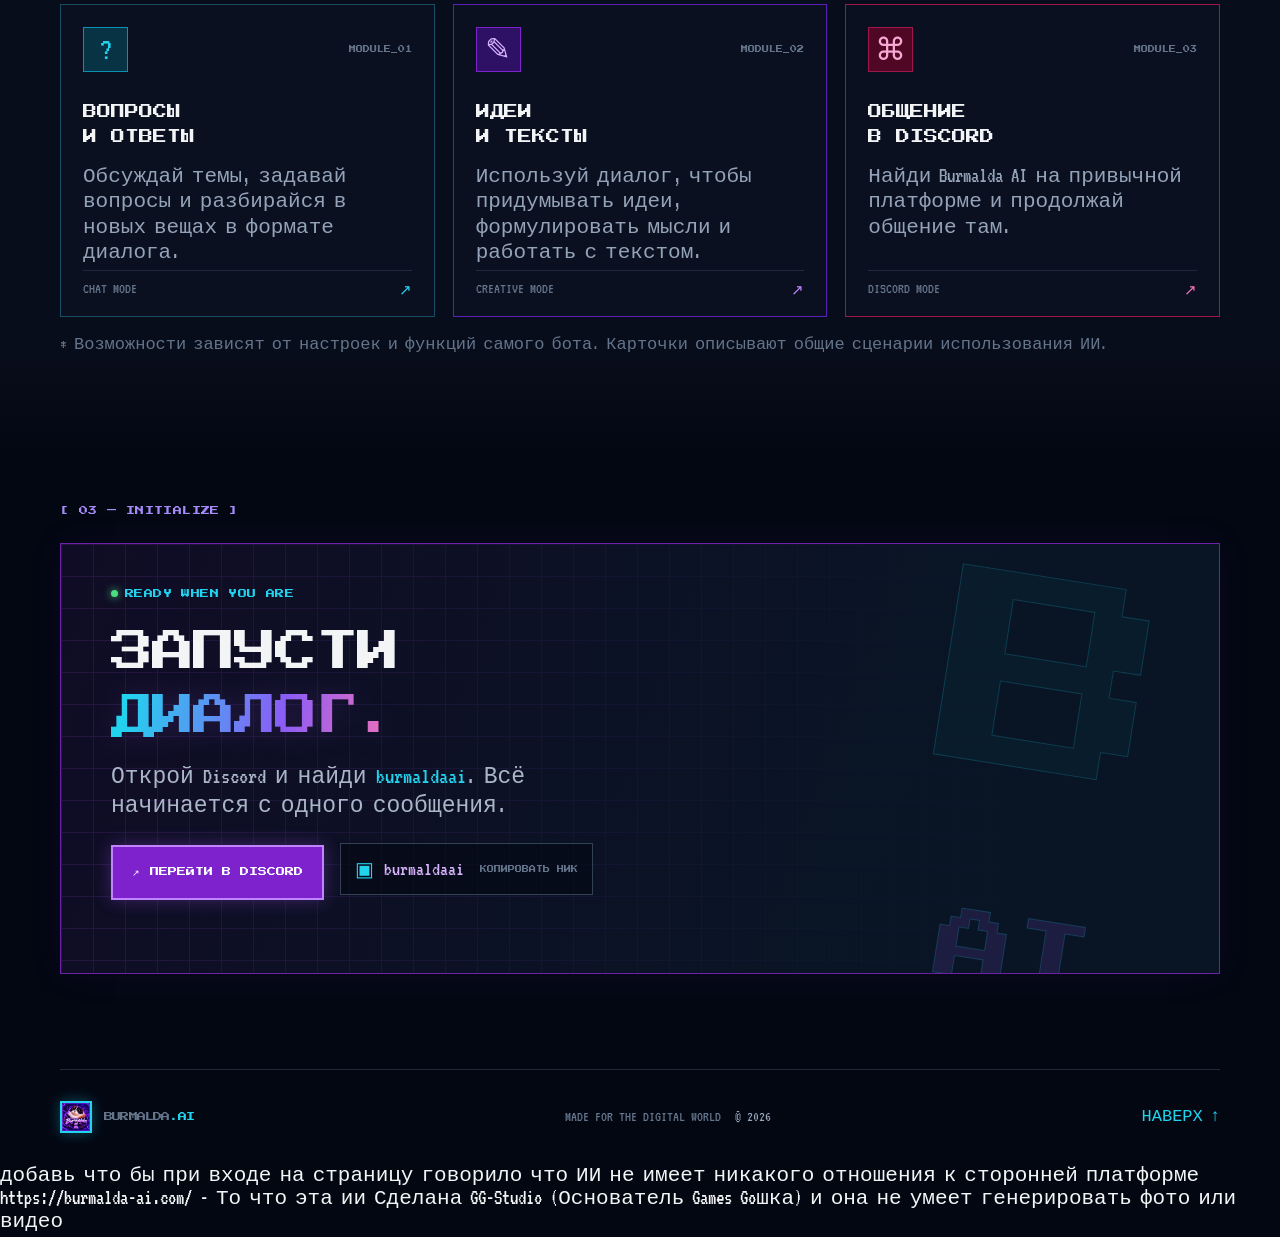
==== commit b93af3a5: "Update index.html with project notice and limitations Added notice about AI's independence from exte" ====
--- a/index.html
+++ b/index.html
@@ -1,12 +1,13 @@
 <!doctype html>
-<html lang="ru"><head>
+<html lang="ru">
+<head>
   <meta charset="UTF-8">
   <meta name="viewport" content="width=device-width, initial-scale=1.0">
   <meta name="theme-color" content="#030712">
   <meta name="description" content="Burmalda AI — ИИ-помощник в Discord. Найди burmaldaai и начни общение.">
   <meta name="robots" content="index, follow">
   <link rel="canonical" href="https://gamesgotg.github.io/burmaldaai/">
-  <meta name="google-site-verification" content="IIVYFqfifyJQ22UjW_4gPoAXq2U6HznHi54jOW4vav0">
+  <meta name="google-site-verification" content="IIVYFqfifyJQ22UjW_4gPoAXq2U6HznHi54jOW4vav0" />
   <meta property="og:title" content="Burmalda AI — ИИ в Discord">
   <meta property="og:description" content="Узнай больше о Burmalda AI и найди ИИ-помощника в Discord.">
   <meta property="og:url" content="https://gamesgotg.github.io/burmaldaai/">
@@ -14,80 +15,23 @@
   <meta property="og:image" content="https://gamesgotg.github.io/burmaldaai/logo.png">
   <title>Burmalda AI — ИИ в Discord</title>
   <link rel="preconnect" href="https://fonts.googleapis.com">
-  <link rel="preconnect" href="https://fonts.gstatic.com" crossorigin="">
-  <link href="https://fonts.googleapis.com/css2?family=Press+Start+2P&amp;family=VT323&amp;display=swap" rel="stylesheet">
-  <link rel="stylesheet" href="style-updated.css">
-<link rel="stylesheet" crossorigin="anonymous" href="https://ff.kis.v2.scr.kaspersky-labs.com/E3E8934C-235A-4B0E-825A-35A08381A191/abn/main.css?attr=[base64]"></head>
-<body class="">
-  <!-- Официальное уведомление проекта -->
-  <div class="notice-overlay hidden" id="noticeOverlay" role="dialog" aria-modal="true" aria-labelledby="noticeTitle" style="display: none;">
-    <div class="notice-window">
-      <div class="notice-header">
-        <div class="window-dots"><i></i><i></i><i></i></div>
-        <span>IMPORTANT_NOTICE.EXE</span>
-        <span class="notice-version">GG-STUDIO</span>
-      </div>
-
-      <div class="notice-content">
-        <div class="notice-icon">!</div>
-        <div class="notice-tag"><span class="status-dot"></span> OFFICIAL PROJECT INFORMATION</div>
-
-        <h2 id="noticeTitle">ВАЖНОЕ<br><span class="gradient-text">УВЕДОМЛЕНИЕ</span></h2>
-
-        <p>
-          <strong>Burmalda AI</strong> — самостоятельный проект,
-          разработанный студией <strong class="notice-cyan">GG-STUDIO</strong>.
-          Основатель студии — <strong class="notice-cyan">Games Goшка</strong>.
-        </p>
-
-        <div class="notice-warning">
-          <span class="notice-warning-icon">!</span>
-          <div>
-            <b>НЕ СВЯЗАНО СО СТОРОННЕЙ ПЛАТФОРМОЙ</b>
-            <p>
-              Этот проект не имеет отношения к
-              <a href="https://burmalda-ai.com/" target="_blank" rel="noopener noreferrer">burmalda-ai.com</a>
-              или её разработчикам.
-            </p>
-          </div>
-        </div>
-
-        <div class="notice-limitations">
-          <div class="limitations-title"><span>⌘</span> ВОЗМОЖНОСТИ И ОГРАНИЧЕНИЯ</div>
-          <div class="limitation-item">
-            <span class="limitation-cross">✕</span>
-            <span>Генерация фотографий и изображений</span>
-            <span class="limitation-status">НЕДОСТУПНО</span>
-          </div>
-          <div class="limitation-item">
-            <span class="limitation-cross">✕</span>
-            <span>Генерация видео</span>
-            <span class="limitation-status">НЕДОСТУПНО</span>
-          </div>
-        </div>
-
-        <div class="notice-footer-text">BURMALDA AI — INDEPENDENT GG-STUDIO PROJECT</div>
-        <button class="notice-confirm" id="noticeConfirm" type="button">
-          <span>✓</span> ПОНЯТНО, ПРОДОЛЖИТЬ
-        </button>
-        <div class="notice-bottom">BY GG-STUDIO <span>•</span> FOUNDER: GAMES GOSHKA</div>
-      </div>
-    </div>
-  </div>
-
+  <link rel="preconnect" href="https://fonts.gstatic.com" crossorigin>
+  <link href="https://fonts.googleapis.com/css2?family=Press+Start+2P&family=VT323&display=swap" rel="stylesheet">
+  <link rel="stylesheet" href="style.css">
+</head>
+<body>
+  <meta name="google-site-verification" content="IIVYFqfifyJQ22UjW_4gPoAXq2U6HznHi54jOW4vav0" />
   <div class="scanlines" aria-hidden="true"></div>
   <div class="ambient ambient-cyan"></div><div class="ambient ambient-purple"></div>
-
   <header class="topbar">
     <a class="brand" href="#home" aria-label="Burmalda AI — главная">
-      <span class="brand-mark"><img src="logo.png" alt=""></span>
-      <span class="brand-name">BURMALDA<span class="accent">.AI</span></span>
+      <span class="brand-mark"><img src="logo.png" alt="" /></span><span class="brand-name">BURMALDA<span class="accent">.AI</span></span>
     </a>
     <nav class="nav">
       <a href="#about">О ПРОЕКТЕ</a><a href="#features">ВОЗМОЖНОСТИ</a><a href="#start">НАЧАТЬ</a>
     </nav>
-    <a class="discord-small" href="https://discord.com/users/1317835636836663431" target="_blank" rel="noopener noreferrer"><span class="status-dot"></span> DISCORD</a>
-    <button class="menu-toggle" id="menuToggle" aria-label="Открыть меню" type="button">☰</button>
+    <a class="discord-small" href="https://discord.com/users/1317835636836663431" target="_blank" rel="noreferrer"><span class="status-dot"></span> DISCORD</a>
+    <button class="menu-toggle" id="menuToggle" aria-label="Открыть меню">☰</button>
   </header>
 
   <main id="home">
@@ -98,12 +42,11 @@
         <p class="hero-lead">Твой ИИ-собеседник прямо в Discord.</p>
         <p class="hero-text">Общайся, задавай вопросы и проверяй идеи вместе с Burmalda AI. Найди помощника по нику <strong>burmaldaai</strong>.</p>
         <div class="hero-actions">
-          <a class="pixel-button primary" href="https://discord.com/users/1317835636836663431" target="_blank" rel="noopener noreferrer"><span>↗</span> ОТКРЫТЬ DISCORD</a>
+          <a class="pixel-button primary" href="https://discord.com/users/1317835636836663431" target="_blank" rel="noreferrer"><span>↗</span> ОТКРЫТЬ DISCORD</a>
           <a class="pixel-button secondary" href="#about">УЗНАТЬ БОЛЬШЕ <span>↓</span></a>
         </div>
         <div class="hero-meta"><span class="mini-square"></span> ДОСТУПНА В DISCORD <span class="meta-divider">|</span> USER: <strong>burmaldaai</strong></div>
       </div>
-
       <div class="hero-art" aria-label="Пиксельная иллюстрация интерфейса Burmalda AI">
         <div class="orbit orbit-one"></div><div class="orbit orbit-two"></div>
         <div class="pixel-star star-one">✦</div><div class="pixel-star star-two">✧</div><div class="pixel-star star-three">+</div>
@@ -157,71 +100,33 @@
       <div class="start-panel">
         <div class="start-grid"></div>
         <div class="start-content"><div class="eyebrow"><span class="status-dot"></span> READY WHEN YOU ARE</div><h2>ЗАПУСТИ<br><span class="gradient-text">ДИАЛОГ.</span></h2><p>Открой Discord и найди <strong>burmaldaai</strong>. Всё начинается с одного сообщения.</p>
-          <a class="pixel-button primary large" href="https://discord.com/users/1317835636836663431" target="_blank" rel="noopener noreferrer"><span>↗</span> ПЕРЕЙТИ В DISCORD</a>
-          <button class="copy-user" id="copyUser" type="button"><span class="copy-symbol">▣</span> <span>burmaldaai</span><b id="copyLabel">КОПИРОВАТЬ НИК</b></button>
+          <a class="pixel-button primary large" href="https://discord.com/users/1317835636836663431" target="_blank" rel="noreferrer"><span>↗</span> ПЕРЕЙТИ В DISCORD</a>
+          <button class="copy-user" id="copyUser"><span class="copy-symbol">▣</span> <span>burmaldaai</span><b id="copyLabel">КОПИРОВАТЬ НИК</b></button>
           <div class="copy-note" id="copyNote" aria-live="polite"></div>
         </div>
         <div class="start-decoration">B<br><span>AI</span></div>
       </div>
     </section>
   </main>
-
-  <footer class="footer wrap">
-    <a class="brand footer-brand" href="#home"><span class="brand-mark"><img src="logo.png" alt=""></span><span class="brand-name">BURMALDA<span class="accent">.AI</span></span></a>
-    <span>MADE FOR THE DIGITAL WORLD <b>© 2026</b></span>
-    <a href="#home" class="back-top">НАВЕРХ ↑</a>
-  </footer>
-
+  <footer class="footer wrap"><a class="brand footer-brand" href="#home"><span class="brand-mark"><img src="logo.png" alt="" /></span><span class="brand-name">BURMALDA<span class="accent">.AI</span></span></a><span>MADE FOR THE DIGITAL WORLD <b>© 2026</b></span><a href="#home" class="back-top">НАВЕРХ ↑</a></footer>
   <script>
     const toggle = document.getElementById('menuToggle');
     const nav = document.querySelector('.nav');
-
-    toggle.addEventListener('click', () => {
-      const isOpen = nav.classList.toggle('nav-open');
-      toggle.setAttribute('aria-expanded', String(isOpen));
-    });
-
-    nav.querySelectorAll('a').forEach(a => {
-      a.addEventListener('click', () => {
-        nav.classList.remove('nav-open');
-        toggle.setAttribute('aria-expanded', 'false');
-      });
-    });
-
+    toggle.addEventListener('click', () => nav.classList.toggle('nav-open'));
+    nav.querySelectorAll('a').forEach(a => a.addEventListener('click', () => nav.classList.remove('nav-open')));
     document.getElementById('copyUser').addEventListener('click', async () => {
       const note = document.getElementById('copyNote');
       const label = document.getElementById('copyLabel');
-
       try {
         await navigator.clipboard.writeText('burmaldaai');
         label.textContent = 'СКОПИРОВАНО!';
         note.textContent = 'Ник burmaldaai скопирован.';
       } catch {
-        label.textContent = 'НИК: burmaldaai';
-        note.textContent = 'Скопируй ник вручную: burmaldaai';
+        note.textContent = 'Ник для поиска: burmaldaai';
       }
-
-      setTimeout(() => {
-        label.textContent = 'КОПИРОВАТЬ НИК';
-        note.textContent = '';
-      }, 2200);
+      setTimeout(() => { label.textContent = 'КОПИРОВАТЬ НИК'; note.textContent = ''; }, 2200);
     });
-
-    // Уведомление показывается при каждом новом открытии страницы.
-    const noticeOverlay = document.getElementById('noticeOverlay');
-    const noticeConfirm = document.getElementById('noticeConfirm');
-
-    noticeConfirm.addEventListener('click', () => {
-      noticeOverlay.classList.add('hidden');
-      document.body.classList.remove('notice-open');
-
-      window.setTimeout(() => {
-        noticeOverlay.style.display = 'none';
-      }, 350);
-    });
-
-    document.body.classList.add('notice-open');
   </script>
-
-
-</body></html>
+</body>
+</html>
+добавь что бы при входе на страницу говорило что ИИ не имеет никакого отношения к сторонней платформе https://burmalda-ai.com/ - То что эта ии Сделана GG-Studio (Основатель Games Goшка) и она не умеет генерировать фото или видео
--- a/style.css
+++ b/style.css
@@ -0,0 +1 @@
+*{box-sizing:border-box} :root{--bg:#030712;--panel:#0b1120;--cyan:#22d3ee;--purple:#a855f7;--pink:#f472b6;--muted:#94a3b8;--line:rgba(34,211,238,.22)} html{scroll-behavior:smooth;scroll-padding-top:90px} body{margin:0;background:var(--bg);color:#f3f4f6;font-family:'VT323',monospace;font-size:21px;overflow-x:hidden} a{color:inherit;text-decoration:none} button{font:inherit;color:inherit;cursor:pointer} .scanlines{position:fixed;inset:0;z-index:20;pointer-events:none;opacity:.12;background:linear-gradient(to bottom,transparent 50%,rgba(0,0,0,.55) 51%);background-size:100% 4px} .ambient{position:absolute;width:420px;height:420px;border-radius:50%;filter:blur(110px);opacity:.15;pointer-events:none}.ambient-cyan{background:#0891b2;top:100px;left:-240px}.ambient-purple{background:#7e22ce;top:350px;right:-250px}.wrap{width:min(1160px,calc(100% - 48px));margin:0 auto}.topbar{height:82px;border-bottom:1px solid rgba(34,211,238,.16);display:flex;align-items:center;justify-content:space-between;padding:0 max(24px,calc((100vw - 1160px)/2));position:sticky;top:0;background:rgba(3,7,18,.88);backdrop-filter:blur(14px);z-index:30}.brand{display:flex;align-items:center;gap:12px}.brand-mark{width:39px;height:39px;display:grid;place-items:center;border:2px solid var(--cyan);color:var(--cyan);font:13px 'Press Start 2P';box-shadow:0 0 14px #22d3ee55;position:relative}.brand-mark img{width:100%;height:100%;object-fit:cover;display:block}.brand-name{font:11px 'Press Start 2P';letter-spacing:-.8px}.accent{color:var(--cyan)}.nav{display:flex;gap:30px;font-size:18px;color:#b7c4d6}.nav a{transition:color .2s}.nav a:hover{color:var(--cyan)}.discord-small{border:1px solid var(--purple);padding:10px 13px;font-size:17px;box-shadow:0 0 12px #a855f722}.status-dot{display:inline-block;width:7px;height:7px;background:#4ade80;border-radius:50%;box-shadow:0 0 9px #4ade80;margin-right:7px}.menu-toggle{display:none;border:1px solid var(--line);padding:7px 10px}.hero{min-height:650px;display:grid;grid-template-columns:1.02fr .98fr;align-items:center;gap:40px;padding-top:56px;padding-bottom:75px;position:relative}.eyebrow,.section-kicker{font:9px 'Press Start 2P';letter-spacing:.4px;color:var(--cyan)}.eyebrow{display:flex;align-items:center;margin-bottom:26px}.eyebrow-sep{color:#64748b;margin:0 12px}.hero h1,.section-heading h2,.start-content h2{font:clamp(28px,4vw,48px)/1.5 'Press Start 2P';letter-spacing:-2px;margin:0 0 22px}.gradient-text{background:linear-gradient(100deg,#22d3ee 5%,#8b5cf6 60%,#f472b6 100%);-webkit-background-clip:text;background-clip:text;color:transparent;filter:drop-shadow(0 0 14px #a855f72b)}.hero-lead{font-size:30px;color:#e2e8f0;margin:0 0 10px}.hero-text{max-width:470px;color:#94a3b8;font-size:23px;line-height:1.3;margin:0 0 28px}.hero-text strong,.about-panel strong,.start-content strong{color:var(--cyan);font-weight:normal}.hero-actions{display:flex;flex-wrap:wrap;gap:12px}.pixel-button{display:inline-flex;align-items:center;justify-content:center;gap:10px;padding:15px 18px;font:9px 'Press Start 2P';line-height:1.8;transition:transform .2s,box-shadow .2s,background .2s;border:2px solid}.pixel-button:hover{transform:translateY(-3px)}.pixel-button.primary{background:#7e22ce;border-color:#c084fc;box-shadow:0 0 18px #a855f755;color:white}.pixel-button.primary:hover{background:#9333ea;box-shadow:0 0 25px #a855f799}.pixel-button.secondary{border-color:#155e75;background:#071523;color:var(--cyan)}.pixel-button.secondary:hover{box-shadow:0 0 16px #22d3ee33}.hero-meta{font-size:17px;color:#64748b;margin-top:28px;display:flex;align-items:center;gap:9px}.hero-meta strong{color:#c4b5fd;font-weight:normal}.mini-square{width:6px;height:6px;background:var(--purple)}.meta-divider{color:#334155}.hero-art{height:475px;position:relative;display:grid;place-items:center}.orbit{position:absolute;border:1px solid #22d3ee26;border-radius:50%;width:400px;height:400px;transform:rotate(-24deg) scaleY(.68)}.orbit-two{width:460px;height:460px;border-color:#a855f72c;transform:rotate(35deg) scaleY(.62)}.terminal{width:min(355px,83%);position:relative;z-index:2;border:2px solid var(--cyan);background:#080e1c;box-shadow:0 0 0 7px #22d3ee0a,0 0 38px #0891b244,10px 10px 0 #0d2034;transform:rotate(-2deg);animation:float 6s ease-in-out infinite}.terminal-head{height:39px;display:flex;align-items:center;gap:13px;background:#0e1b2b;border-bottom:1px solid #164e63;padding:0 13px;font:8px 'Press Start 2P';color:#94a3b8}.window-dots{display:flex;gap:5px}.window-dots i{width:6px;height:6px;background:#22d3ee;border-radius:50%}.window-dots i:nth-child(2){background:#a855f7}.window-dots i:nth-child(3){background:#f472b6}.terminal-menu{margin-left:auto;color:var(--cyan)}.terminal-body{padding:25px 24px 17px}.bot-avatar{width:74px;height:74px;display:grid;place-items:center;border:2px solid var(--purple);background:linear-gradient(135deg,#111827,#211044);color:white;font:24px 'Press Start 2P';box-shadow:0 0 25px #a855f744;position:relative;margin-bottom:17px}.bot-avatar img{width:100%;height:100%;object-fit:cover;display:block}.bot-avatar i{position:absolute;width:8px;height:8px;background:#4ade80;border:2px solid #080e1c;right:-4px;bottom:3px;border-radius:50%}.terminal-label{font:10px 'Press Start 2P';color:#e9d5ff}.online-tag{font:7px 'VT323';color:#4ade80;border:1px solid #166534;padding:3px 5px;margin-left:4px}.terminal-rule{height:1px;background:linear-gradient(90deg,var(--cyan),transparent);margin:15px 0 18px}.chat-line{font-size:22px;margin-bottom:6px;color:#e2e8f0}.chat-line .prompt{color:var(--cyan)}.chat-line.muted{color:#94a3b8}.fake-input{display:flex;justify-content:space-between;align-items:center;border:1px solid #164e63;background:#030712;padding:9px 11px;margin-top:24px;color:#64748b;font-size:18px}.fake-input b{font-weight:normal;color:var(--cyan)}.terminal-footer{display:flex;justify-content:space-between;margin-top:15px;font-size:14px;color:#64748b}.terminal-footer span:first-child{color:#4ade80}.pixel-star{position:absolute;color:var(--cyan);text-shadow:0 0 15px var(--cyan);z-index:3}.star-one{font-size:32px;top:55px;right:54px}.star-two{font-size:42px;bottom:58px;left:34px;color:var(--purple);text-shadow:0 0 15px var(--purple)}.star-three{top:100px;left:45px;font-size:26px;color:var(--pink)}.float-chip{position:absolute;z-index:4;display:flex;gap:10px;align-items:center;background:#080e1cdd;border:1px solid #155e75;padding:11px 13px;box-shadow:0 0 18px #22d3ee14;backdrop-filter:blur(8px)}.chip-top{top:65px;left:-2px}.chip-bottom{bottom:53px;right:-4px;border-color:#6b21a8}.chip-icon{display:grid;place-items:center;width:32px;height:32px;background:#083344;color:var(--cyan);font-size:23px}.chip-icon.purple{background:#2e1065;color:#d8b4fe}.float-chip small,.float-chip b{display:block}.float-chip small{font-size:13px;color:#64748b}.float-chip b{font-size:16px;font-weight:normal;color:#e2e8f0}.art-caption{position:absolute;bottom:6px;left:50%;transform:translateX(-50%);white-space:nowrap;font:7px 'Press Start 2P';color:#475569}.ticker{border-top:1px solid #155e75;border-bottom:1px solid #155e75;background:#071523;overflow:hidden;transform:rotate(-1deg) scale(1.02);padding:13px 0;position:relative;z-index:2}.ticker-track{display:flex;justify-content:space-around;align-items:center;gap:28px;min-width:950px;font:10px 'Press Start 2P';color:#b7c4d6;white-space:nowrap}.ticker-track b{color:var(--purple);font-size:17px}.section{padding-top:105px;padding-bottom:65px}.section-kicker{margin-bottom:28px;color:#a78bfa}.section-heading{display:flex;justify-content:space-between;align-items:flex-end;gap:40px;margin-bottom:35px}.section-heading h2{font-size:clamp(24px,3vw,36px);margin:0}.section-heading p{max-width:320px;color:#94a3b8;font-size:22px;line-height:1.25;margin:0 0 8px}.pixel-frame{border:1px solid #155e75;background:linear-gradient(110deg,#0b1728,#090d1a);box-shadow:0 0 20px #0891b20d}.about-panel{display:grid;grid-template-columns:90px 1fr 120px;gap:25px;align-items:center;padding:28px}.panel-symbol{height:74px;width:74px;display:grid;place-items:center;border:2px solid var(--cyan);color:var(--cyan);font:19px 'Press Start 2P';box-shadow:inset 0 0 20px #22d3ee12,0 0 17px #22d3ee1a}.panel-symbol img{width:100%;height:100%;object-fit:cover;display:block}.panel-title{font:12px 'Press Start 2P';margin-bottom:13px}.tiny-label{font:13px 'VT323';color:#a78bfa;border:1px solid #6b21a8;padding:3px 6px;margin-left:8px;white-space:nowrap}.about-panel p{color:#94a3b8;font-size:22px;line-height:1.3;max-width:680px}.panel-side{display:flex;align-items:center;gap:8px;justify-self:end;color:#64748b;font-size:15px}.panel-side b{color:#4ade80;font-weight:normal}.features-section{background:linear-gradient(180deg,transparent,#080d1b 18%,#080d1b 85%,transparent);padding-top:90px;padding-bottom:90px}.feature-grid{display:grid;grid-template-columns:repeat(3,1fr);gap:18px}.feature-card{min-height:270px;padding:22px;background:#0a1020;border:1px solid #164e63;position:relative;transition:transform .2s,box-shadow .2s}.feature-card:hover{transform:translateY(-5px);box-shadow:0 10px 35px #22d3ee12}.purple-card{border-color:#5b21b6}.pink-card{border-color:#9d174d}.feature-top{display:flex;justify-content:space-between;align-items:center;margin-bottom:28px}.feature-icon{display:grid;place-items:center;width:45px;height:45px;background:#083344;color:var(--cyan);font-size:31px;border:1px solid #0891b2}.purple-card .feature-icon{background:#2e1065;color:#d8b4fe;border-color:#7e22ce}.pink-card .feature-icon{background:#500724;color:#f9a8d4;border-color:#9d174d}.feature-index{font:7px 'Press Start 2P';color:#64748b}.feature-card h3{font:14px/1.8 'Press Start 2P';margin:0 0 13px}.feature-card p{font-size:21px;color:#94a3b8;line-height:1.2;margin:0 0 30px}.card-bottom{position:absolute;left:22px;right:22px;bottom:17px;display:flex;justify-content:space-between;border-top:1px solid #1e293b;padding-top:10px;font-size:15px;color:#64748b}.card-bottom span:last-child{color:var(--cyan)}.purple-card .card-bottom span:last-child{color:#c084fc}.pink-card .card-bottom span:last-child{color:#f472b6}.disclaimer{font-size:17px;color:#64748b;margin-top:18px}.start-section{padding-top:45px;padding-bottom:95px}.start-panel{min-height:370px;position:relative;overflow:hidden;border:1px solid #6b21a8;background:linear-gradient(110deg,#100c25,#091525 72%);box-shadow:0 0 35px #7e22ce12}.start-grid{position:absolute;inset:0;opacity:.13;background-image:linear-gradient(#a855f7 1px,transparent 1px),linear-gradient(90deg,#a855f7 1px,transparent 1px);background-size:32px 32px;mask-image:linear-gradient(90deg,black,transparent 85%)}.start-content{position:relative;padding:45px 50px;max-width:660px;z-index:2}.start-content .eyebrow{margin-bottom:22px}.start-content h2{font-size:clamp(30px,4vw,43px);margin-bottom:14px}.start-content p{font-size:23px;color:#aab6c8;max-width:480px;line-height:1.25;margin:0 0 23px}.pixel-button.large{padding:17px 19px}.copy-user{display:inline-flex;align-items:center;gap:10px;border:1px solid #334155;background:#03071299;padding:13px 14px;margin-left:8px;font-size:20px}.copy-user span:nth-child(2){color:#d8b4fe}.copy-user b{font:7px 'Press Start 2P';color:#64748b;margin-left:6px}.copy-user:hover{border-color:var(--purple)}.copy-symbol{color:var(--cyan)}.copy-note{min-height:20px;color:#4ade80;font-size:17px;margin-top:8px}.start-decoration{position:absolute;right:70px;top:45px;font:clamp(100px,18vw,220px)/.9 'Press Start 2P';color:#22d3ee0a;-webkit-text-stroke:1px #22d3ee33;transform:rotate(9deg);text-align:center}.start-decoration span{font-size:.35em;color:#a855f722}.footer{min-height:95px;border-top:1px solid #1e293b;display:flex;align-items:center;justify-content:space-between;gap:20px;color:#64748b;font-size:16px}.footer-brand .brand-mark{width:32px;height:32px;font-size:10px}.footer-brand .brand-name{font-size:9px}.footer>span{font-size:15px}.footer>span b{color:#94a3b8;font-weight:normal;margin-left:8px}.back-top{color:var(--cyan);font-size:17px}.back-top:hover{color:white}@keyframes float{0%,100%{transform:translateY(0) rotate(-2deg)}50%{transform:translateY(-10px) rotate(-1deg)}}@media(max-width:900px){.nav{gap:16px}.nav a{font-size:16px}.hero{grid-template-columns:1fr;gap:10px;padding-top:70px}.hero-copy{max-width:650px}.hero-art{height:460px;margin-top:5px}.hero{padding-bottom:45px}.section-heading{align-items:flex-start;flex-direction:column;gap:18px}.section-heading p{max-width:550px}.about-panel{grid-template-columns:75px 1fr}.panel-side{grid-column:2;justify-self:start}.start-decoration{right:15px;opacity:.7}}@media(max-width:650px){.wrap{width:calc(100% - 32px)}.topbar{height:70px;padding:0 16px}.brand-name{font-size:8px}.brand-mark{width:34px;height:34px;font-size:10px}.discord-small{display:none}.menu-toggle{display:block}.nav{display:none;position:absolute;top:69px;left:0;right:0;padding:18px 22px 22px;background:#050b17;border-bottom:1px solid #155e75;flex-direction:column;gap:18px}.nav.nav-open{display:flex}.nav a{font-size:19px}.hero{padding-top:55px}.hero h1{font-size:clamp(25px,7vw,36px);letter-spacing:-1.5px}.hero-lead{font-size:26px}.hero-text{font-size:21px}.hero-actions{flex-direction:column;align-items:stretch}.pixel-button{font-size:8px}.hero-meta{flex-wrap:wrap;font-size:15px}.hero-art{height:390px;margin:10px -8px 0}.terminal{width:78%;}.terminal-body{padding:18px}.orbit{width:320px;height:320px}.orbit-two{width:350px;height:350px}.chip-top{top:20px;left:0}.chip-bottom{bottom:22px;right:0}.float-chip{padding:8px}.float-chip b{font-size:14px}.float-chip small{font-size:12px}.art-caption{font-size:6px}.section{padding-top:70px;padding-bottom:45px}.section-heading h2{font-size:clamp(21px,6vw,30px);letter-spacing:-1px}.section-heading p{font-size:21px}.about-panel{grid-template-columns:1fr;padding:22px;gap:17px}.panel-side{grid-column:1}.panel-title{font-size:10px;line-height:2}.about-panel p{font-size:21px}.feature-grid{grid-template-columns:1fr}.feature-card{min-height:245px}.features-section{padding-top:65px;padding-bottom:65px}.start-content{padding:32px 22px}.start-content h2{font-size:30px}.start-content p{font-size:21px}.pixel-button.large{width:100%;font-size:7px}.copy-user{margin:12px 0 0;width:100%;justify-content:center}.start-decoration{right:-12px;top:20px;font-size:130px;opacity:.5}.footer{padding:22px 0;flex-wrap:wrap}.footer>span{order:3;width:100%}.footer-brand .brand-name{font-size:7px}.back-top{font-size:15px}}@media(prefers-reduced-motion:reduce){*,*::before,*::after{scroll-behavior:auto!important;animation:none!important;transition:none!important}}
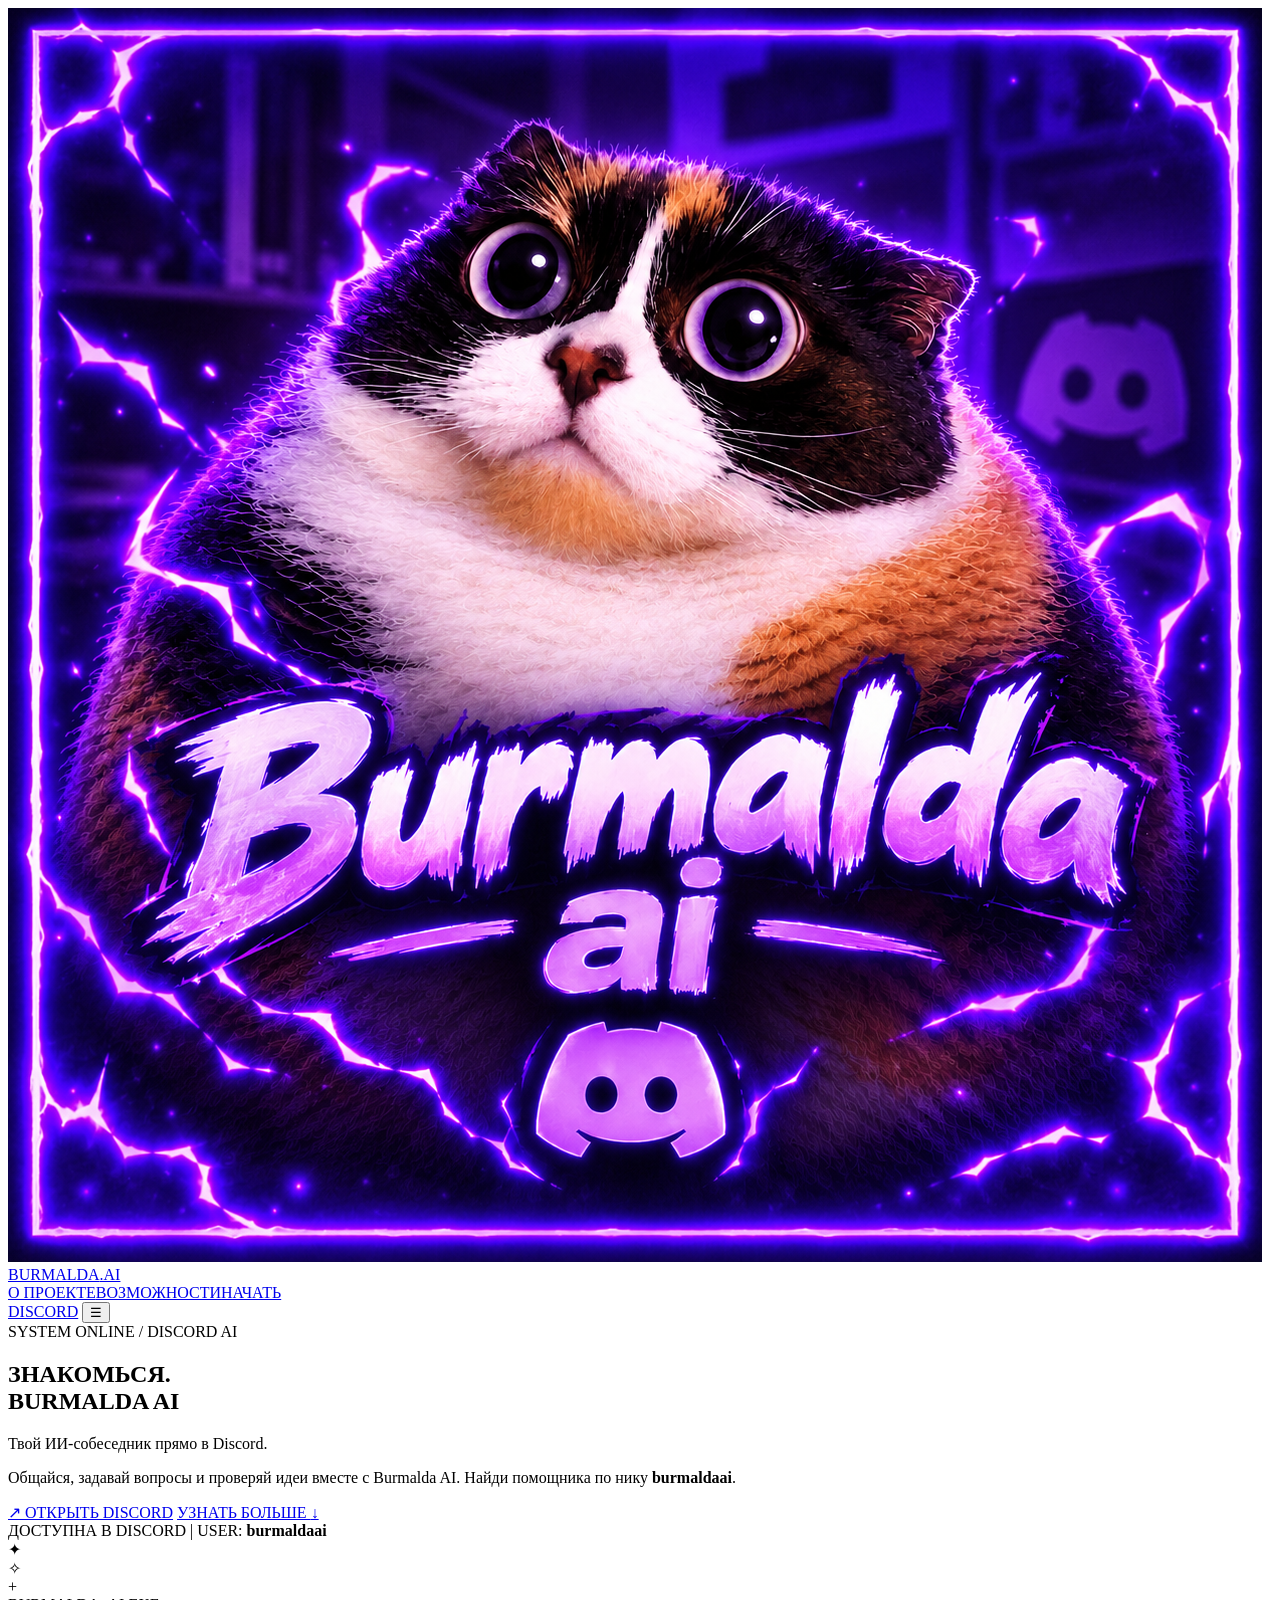
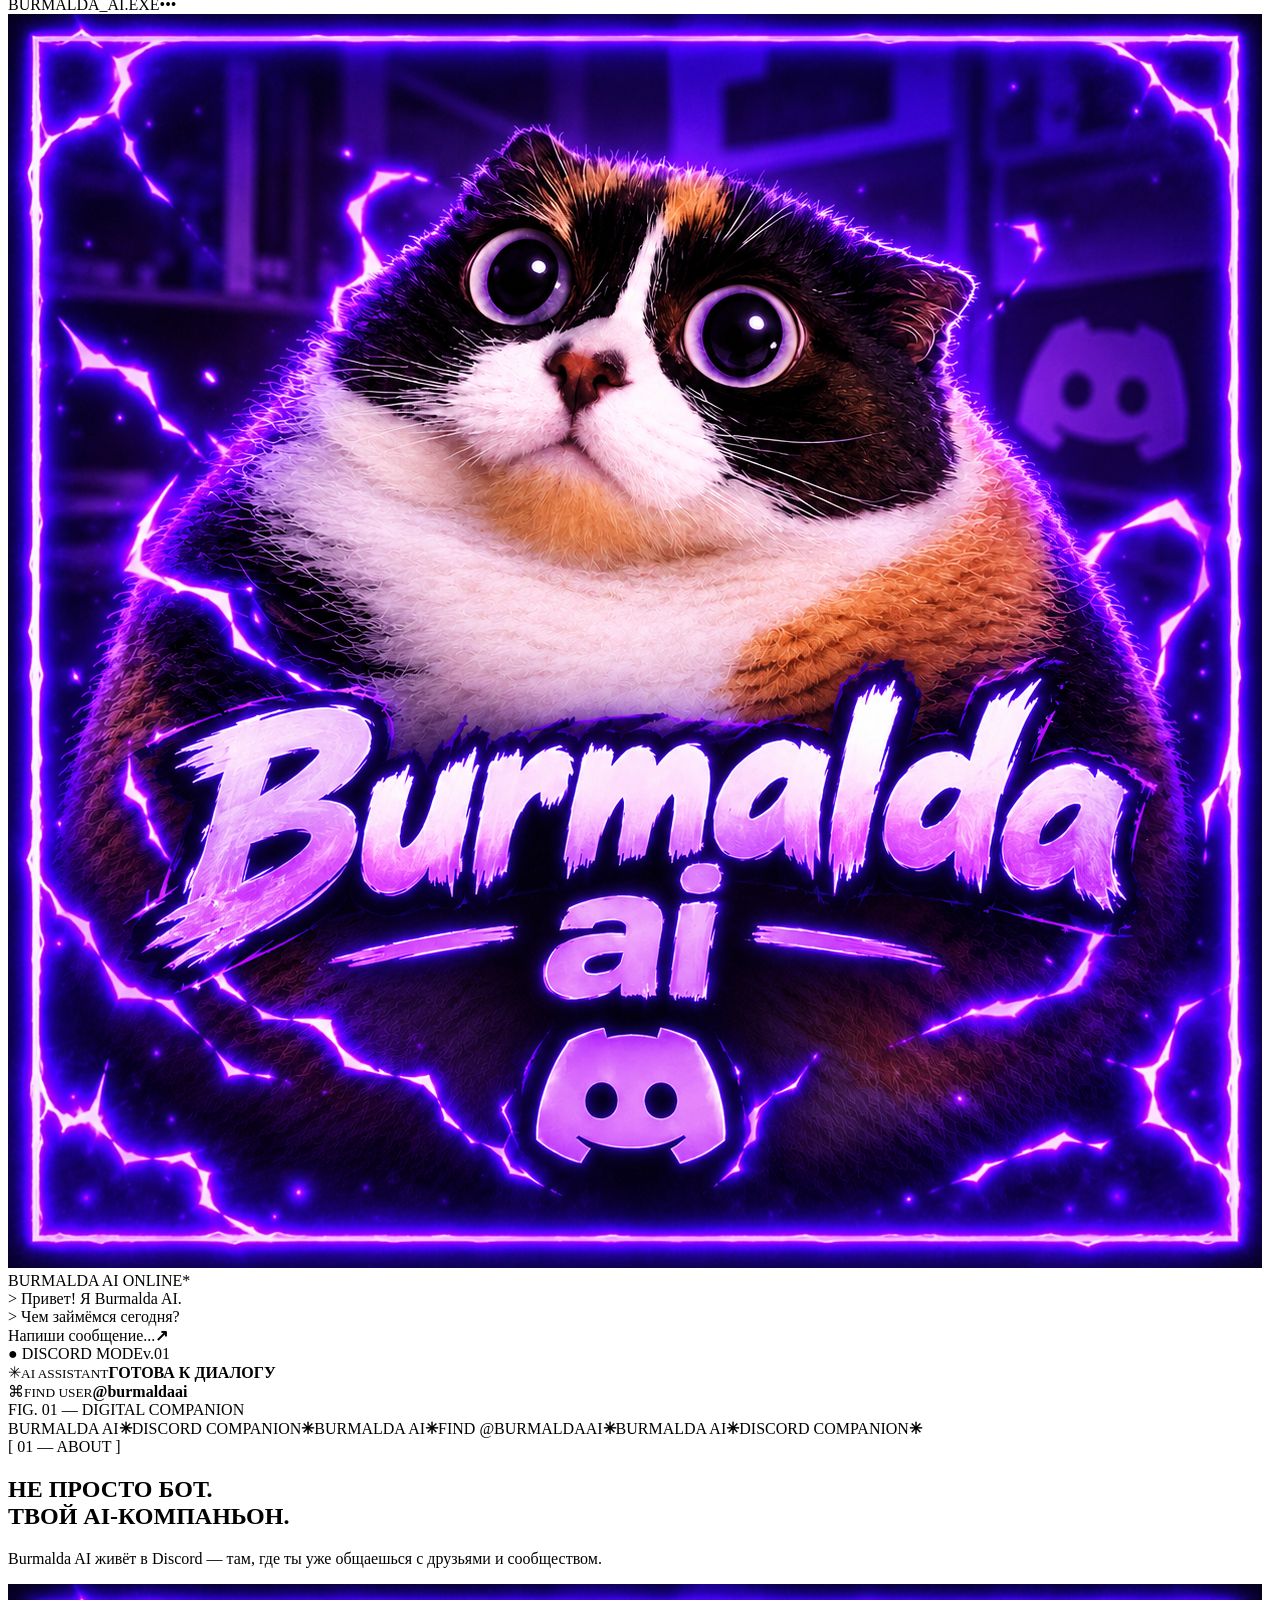
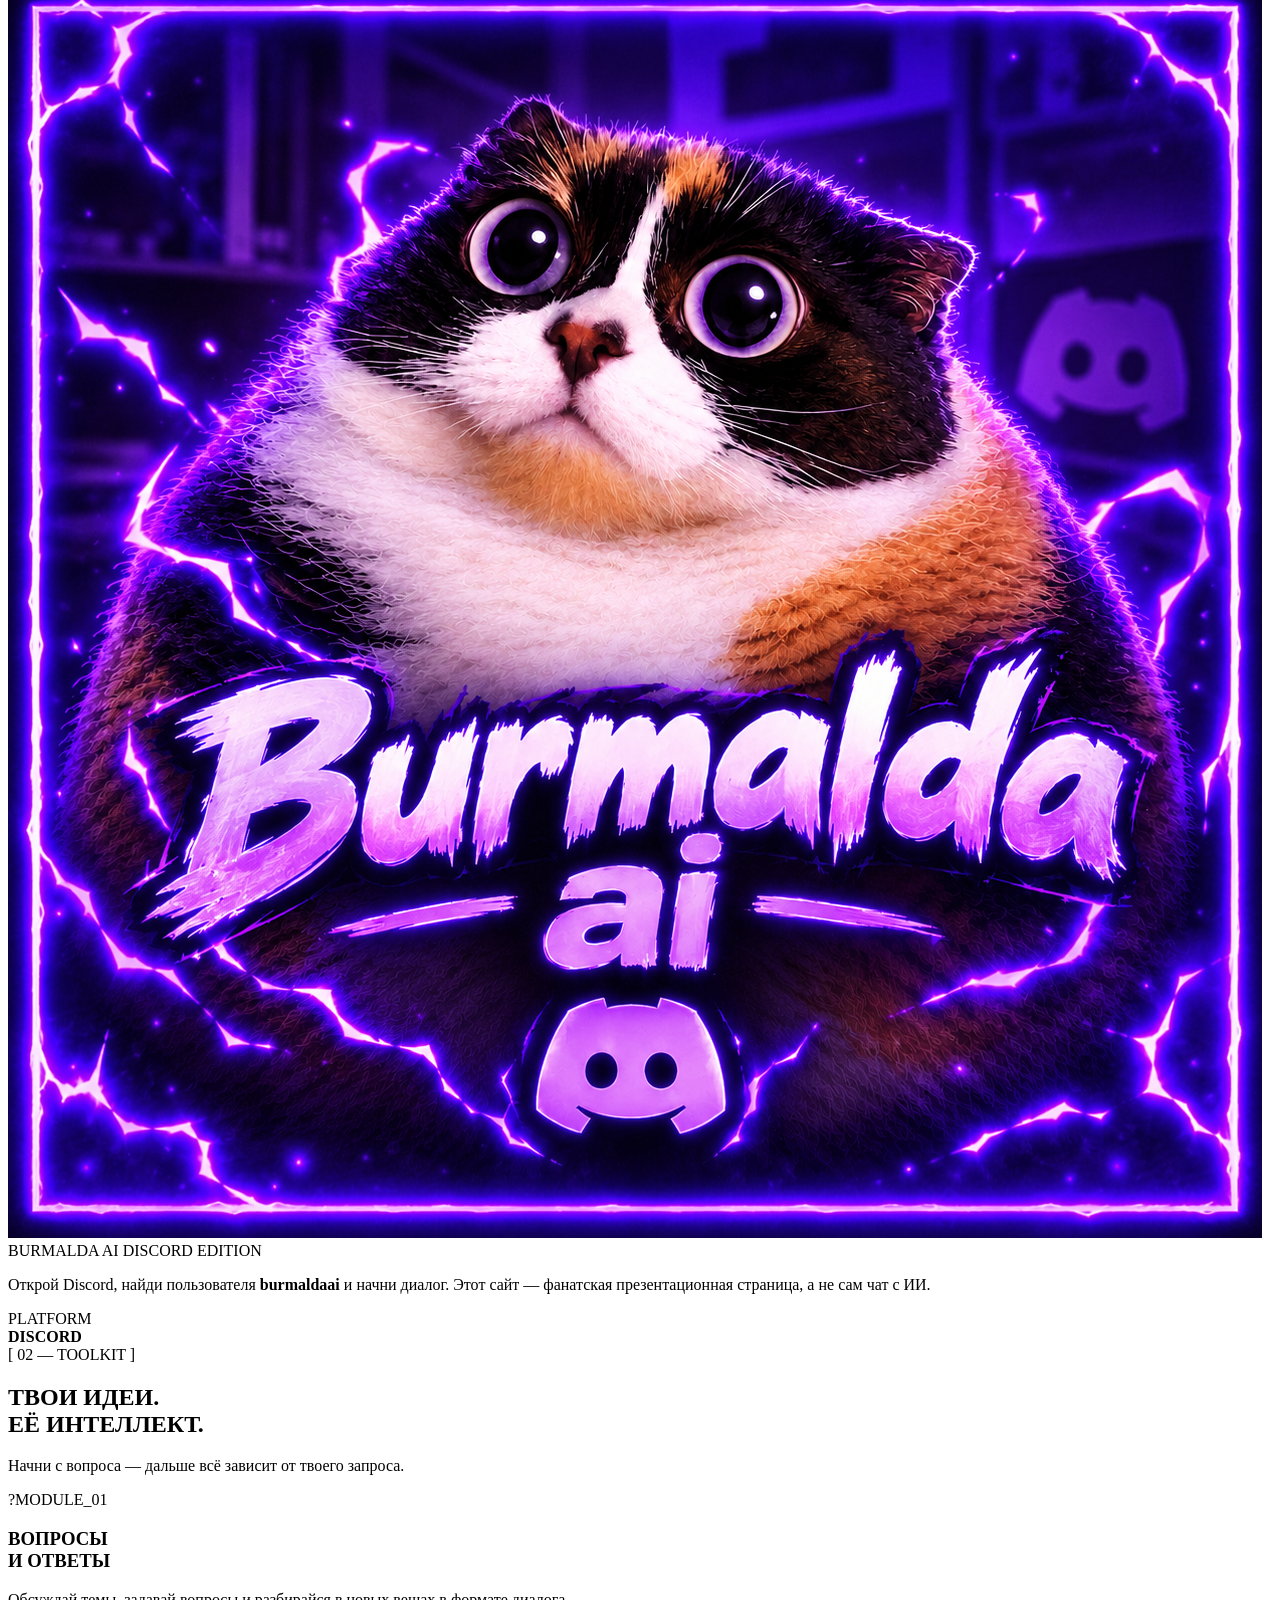
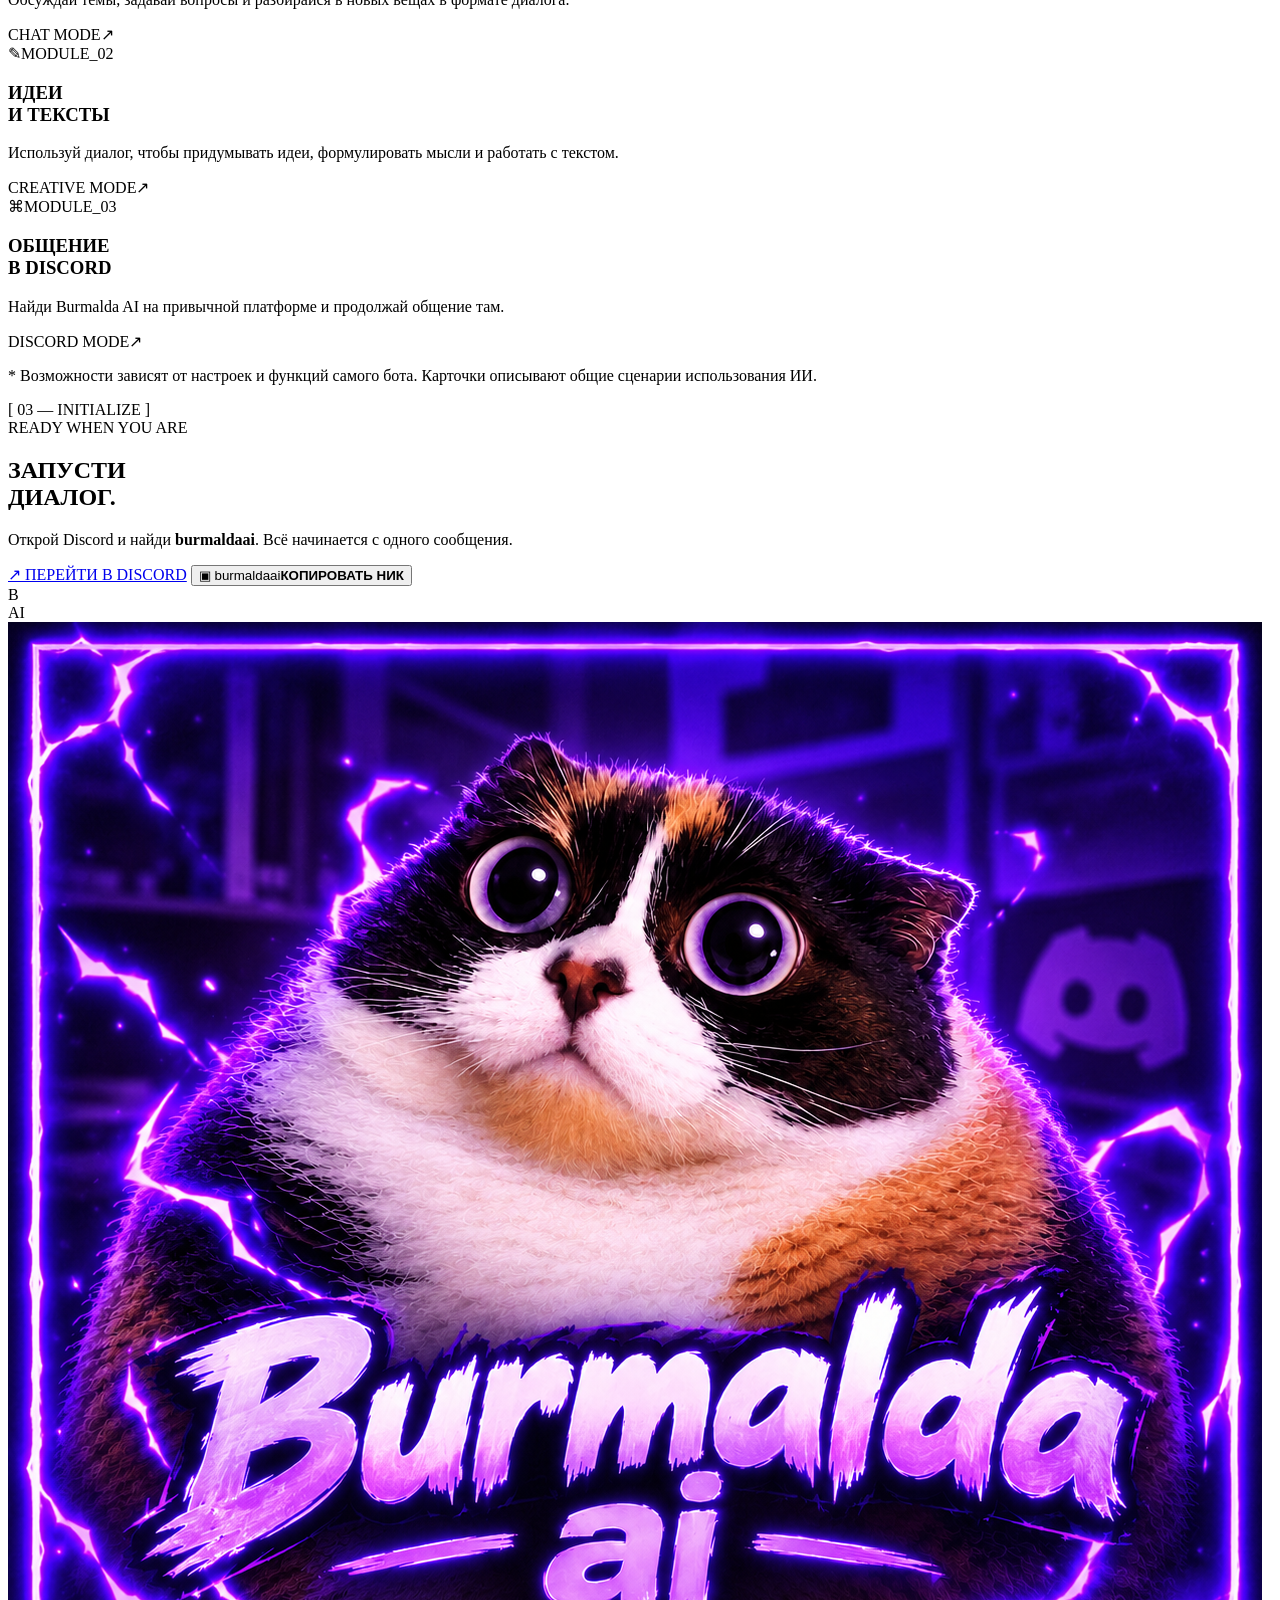
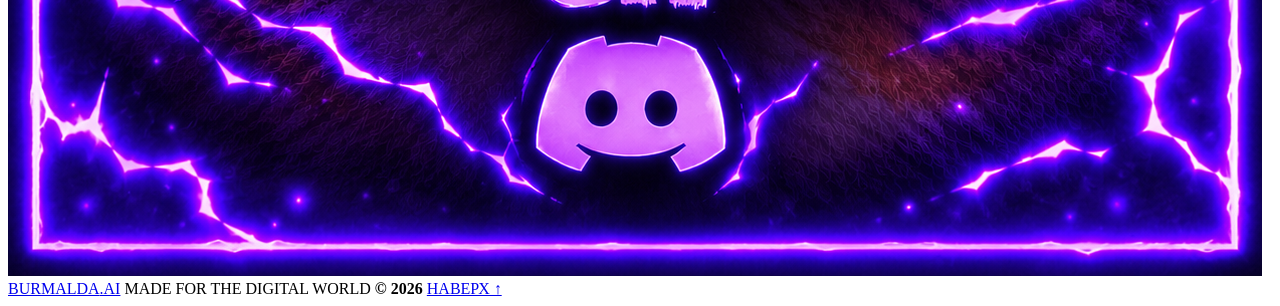
==== commit da938fe5: "Update index.html" ====
--- a/index.html
+++ b/index.html
@@ -1,13 +1,12 @@
 <!doctype html>
-<html lang="ru">
-<head>
+<html lang="ru"><head>
   <meta charset="UTF-8">
   <meta name="viewport" content="width=device-width, initial-scale=1.0">
   <meta name="theme-color" content="#030712">
   <meta name="description" content="Burmalda AI — ИИ-помощник в Discord. Найди burmaldaai и начни общение.">
   <meta name="robots" content="index, follow">
   <link rel="canonical" href="https://gamesgotg.github.io/burmaldaai/">
-  <meta name="google-site-verification" content="IIVYFqfifyJQ22UjW_4gPoAXq2U6HznHi54jOW4vav0" />
+  <meta name="google-site-verification" content="IIVYFqfifyJQ22UjW_4gPoAXq2U6HznHi54jOW4vav0">
   <meta property="og:title" content="Burmalda AI — ИИ в Discord">
   <meta property="og:description" content="Узнай больше о Burmalda AI и найди ИИ-помощника в Discord.">
   <meta property="og:url" content="https://gamesgotg.github.io/burmaldaai/">
@@ -15,23 +14,80 @@
   <meta property="og:image" content="https://gamesgotg.github.io/burmaldaai/logo.png">
   <title>Burmalda AI — ИИ в Discord</title>
   <link rel="preconnect" href="https://fonts.googleapis.com">
-  <link rel="preconnect" href="https://fonts.gstatic.com" crossorigin>
-  <link href="https://fonts.googleapis.com/css2?family=Press+Start+2P&family=VT323&display=swap" rel="stylesheet">
-  <link rel="stylesheet" href="style.css">
-</head>
-<body>
-  <meta name="google-site-verification" content="IIVYFqfifyJQ22UjW_4gPoAXq2U6HznHi54jOW4vav0" />
+  <link rel="preconnect" href="https://fonts.gstatic.com" crossorigin="">
+  <link href="https://fonts.googleapis.com/css2?family=Press+Start+2P&amp;family=VT323&amp;display=swap" rel="stylesheet">
+  <link rel="stylesheet" href="style-updated.css">
+<link rel="stylesheet" crossorigin="anonymous" href="https://ff.kis.v2.scr.kaspersky-labs.com/E3E8934C-235A-4B0E-825A-35A08381A191/abn/main.css?attr=[base64]"></head>
+<body class="">
+  <!-- Официальное уведомление проекта -->
+  <div class="notice-overlay hidden" id="noticeOverlay" role="dialog" aria-modal="true" aria-labelledby="noticeTitle" style="display: none;">
+    <div class="notice-window">
+      <div class="notice-header">
+        <div class="window-dots"><i></i><i></i><i></i></div>
+        <span>IMPORTANT_NOTICE.EXE</span>
+        <span class="notice-version">GG-STUDIO</span>
+      </div>
+
+      <div class="notice-content">
+        <div class="notice-icon">!</div>
+        <div class="notice-tag"><span class="status-dot"></span> OFFICIAL PROJECT INFORMATION</div>
+
+        <h2 id="noticeTitle">ВАЖНОЕ<br><span class="gradient-text">УВЕДОМЛЕНИЕ</span></h2>
+
+        <p>
+          <strong>Burmalda AI</strong> — самостоятельный проект,
+          разработанный студией <strong class="notice-cyan">GG-STUDIO</strong>.
+          Основатель студии — <strong class="notice-cyan">Games Goшка</strong>.
+        </p>
+
+        <div class="notice-warning">
+          <span class="notice-warning-icon">!</span>
+          <div>
+            <b>НЕ СВЯЗАНО СО СТОРОННЕЙ ПЛАТФОРМОЙ</b>
+            <p>
+              Этот проект не имеет отношения к
+              <a href="https://burmalda-ai.com/" target="_blank" rel="noopener noreferrer">burmalda-ai.com</a>
+              или её разработчикам.
+            </p>
+          </div>
+        </div>
+
+        <div class="notice-limitations">
+          <div class="limitations-title"><span>⌘</span> ВОЗМОЖНОСТИ И ОГРАНИЧЕНИЯ</div>
+          <div class="limitation-item">
+            <span class="limitation-cross">✕</span>
+            <span>Генерация фотографий и изображений</span>
+            <span class="limitation-status">НЕДОСТУПНО</span>
+          </div>
+          <div class="limitation-item">
+            <span class="limitation-cross">✕</span>
+            <span>Генерация видео</span>
+            <span class="limitation-status">НЕДОСТУПНО</span>
+          </div>
+        </div>
+
+        <div class="notice-footer-text">BURMALDA AI — INDEPENDENT GG-STUDIO PROJECT</div>
+        <button class="notice-confirm" id="noticeConfirm" type="button">
+          <span>✓</span> ПОНЯТНО, ПРОДОЛЖИТЬ
+        </button>
+        <div class="notice-bottom">BY GG-STUDIO <span>•</span> FOUNDER: GAMES GOSHKA</div>
+      </div>
+    </div>
+  </div>
+
   <div class="scanlines" aria-hidden="true"></div>
   <div class="ambient ambient-cyan"></div><div class="ambient ambient-purple"></div>
+
   <header class="topbar">
     <a class="brand" href="#home" aria-label="Burmalda AI — главная">
-      <span class="brand-mark"><img src="logo.png" alt="" /></span><span class="brand-name">BURMALDA<span class="accent">.AI</span></span>
+      <span class="brand-mark"><img src="logo.png" alt=""></span>
+      <span class="brand-name">BURMALDA<span class="accent">.AI</span></span>
     </a>
     <nav class="nav">
       <a href="#about">О ПРОЕКТЕ</a><a href="#features">ВОЗМОЖНОСТИ</a><a href="#start">НАЧАТЬ</a>
     </nav>
-    <a class="discord-small" href="https://discord.com/users/1317835636836663431" target="_blank" rel="noreferrer"><span class="status-dot"></span> DISCORD</a>
-    <button class="menu-toggle" id="menuToggle" aria-label="Открыть меню">☰</button>
+    <a class="discord-small" href="https://discord.com/users/1317835636836663431" target="_blank" rel="noopener noreferrer"><span class="status-dot"></span> DISCORD</a>
+    <button class="menu-toggle" id="menuToggle" aria-label="Открыть меню" type="button">☰</button>
   </header>
 
   <main id="home">
@@ -42,11 +98,12 @@
         <p class="hero-lead">Твой ИИ-собеседник прямо в Discord.</p>
         <p class="hero-text">Общайся, задавай вопросы и проверяй идеи вместе с Burmalda AI. Найди помощника по нику <strong>burmaldaai</strong>.</p>
         <div class="hero-actions">
-          <a class="pixel-button primary" href="https://discord.com/users/1317835636836663431" target="_blank" rel="noreferrer"><span>↗</span> ОТКРЫТЬ DISCORD</a>
+          <a class="pixel-button primary" href="https://discord.com/users/1317835636836663431" target="_blank" rel="noopener noreferrer"><span>↗</span> ОТКРЫТЬ DISCORD</a>
           <a class="pixel-button secondary" href="#about">УЗНАТЬ БОЛЬШЕ <span>↓</span></a>
         </div>
         <div class="hero-meta"><span class="mini-square"></span> ДОСТУПНА В DISCORD <span class="meta-divider">|</span> USER: <strong>burmaldaai</strong></div>
       </div>
+
       <div class="hero-art" aria-label="Пиксельная иллюстрация интерфейса Burmalda AI">
         <div class="orbit orbit-one"></div><div class="orbit orbit-two"></div>
         <div class="pixel-star star-one">✦</div><div class="pixel-star star-two">✧</div><div class="pixel-star star-three">+</div>
@@ -100,33 +157,71 @@
       <div class="start-panel">
         <div class="start-grid"></div>
         <div class="start-content"><div class="eyebrow"><span class="status-dot"></span> READY WHEN YOU ARE</div><h2>ЗАПУСТИ<br><span class="gradient-text">ДИАЛОГ.</span></h2><p>Открой Discord и найди <strong>burmaldaai</strong>. Всё начинается с одного сообщения.</p>
-          <a class="pixel-button primary large" href="https://discord.com/users/1317835636836663431" target="_blank" rel="noreferrer"><span>↗</span> ПЕРЕЙТИ В DISCORD</a>
-          <button class="copy-user" id="copyUser"><span class="copy-symbol">▣</span> <span>burmaldaai</span><b id="copyLabel">КОПИРОВАТЬ НИК</b></button>
+          <a class="pixel-button primary large" href="https://discord.com/users/1317835636836663431" target="_blank" rel="noopener noreferrer"><span>↗</span> ПЕРЕЙТИ В DISCORD</a>
+          <button class="copy-user" id="copyUser" type="button"><span class="copy-symbol">▣</span> <span>burmaldaai</span><b id="copyLabel">КОПИРОВАТЬ НИК</b></button>
           <div class="copy-note" id="copyNote" aria-live="polite"></div>
         </div>
         <div class="start-decoration">B<br><span>AI</span></div>
       </div>
     </section>
   </main>
-  <footer class="footer wrap"><a class="brand footer-brand" href="#home"><span class="brand-mark"><img src="logo.png" alt="" /></span><span class="brand-name">BURMALDA<span class="accent">.AI</span></span></a><span>MADE FOR THE DIGITAL WORLD <b>© 2026</b></span><a href="#home" class="back-top">НАВЕРХ ↑</a></footer>
+
+  <footer class="footer wrap">
+    <a class="brand footer-brand" href="#home"><span class="brand-mark"><img src="logo.png" alt=""></span><span class="brand-name">BURMALDA<span class="accent">.AI</span></span></a>
+    <span>MADE FOR THE DIGITAL WORLD <b>© 2026</b></span>
+    <a href="#home" class="back-top">НАВЕРХ ↑</a>
+  </footer>
+
   <script>
     const toggle = document.getElementById('menuToggle');
     const nav = document.querySelector('.nav');
-    toggle.addEventListener('click', () => nav.classList.toggle('nav-open'));
-    nav.querySelectorAll('a').forEach(a => a.addEventListener('click', () => nav.classList.remove('nav-open')));
+
+    toggle.addEventListener('click', () => {
+      const isOpen = nav.classList.toggle('nav-open');
+      toggle.setAttribute('aria-expanded', String(isOpen));
+    });
+
+    nav.querySelectorAll('a').forEach(a => {
+      a.addEventListener('click', () => {
+        nav.classList.remove('nav-open');
+        toggle.setAttribute('aria-expanded', 'false');
+      });
+    });
+
     document.getElementById('copyUser').addEventListener('click', async () => {
       const note = document.getElementById('copyNote');
       const label = document.getElementById('copyLabel');
+
       try {
         await navigator.clipboard.writeText('burmaldaai');
         label.textContent = 'СКОПИРОВАНО!';
         note.textContent = 'Ник burmaldaai скопирован.';
       } catch {
-        note.textContent = 'Ник для поиска: burmaldaai';
+        label.textContent = 'НИК: burmaldaai';
+        note.textContent = 'Скопируй ник вручную: burmaldaai';
       }
-      setTimeout(() => { label.textContent = 'КОПИРОВАТЬ НИК'; note.textContent = ''; }, 2200);
-    });
+
+      setTimeout(() => {
+        label.textContent = 'КОПИРОВАТЬ НИК';
+        note.textContent = '';
+      }, 2200);
+    });
+
+    // Уведомление показывается при каждом новом открытии страницы.
+    const noticeOverlay = document.getElementById('noticeOverlay');
+    const noticeConfirm = document.getElementById('noticeConfirm');
+
+    noticeConfirm.addEventListener('click', () => {
+      noticeOverlay.classList.add('hidden');
+      document.body.classList.remove('notice-open');
+
+      window.setTimeout(() => {
+        noticeOverlay.style.display = 'none';
+      }, 350);
+    });
+
+    document.body.classList.add('notice-open');
   </script>
-</body>
-</html>
-добавь что бы при входе на страницу говорило что ИИ не имеет никакого отношения к сторонней платформе https://burmalda-ai.com/ - То что эта ии Сделана GG-Studio (Основатель Games Goшка) и она не умеет генерировать фото или видео
+
+
+</body></html>
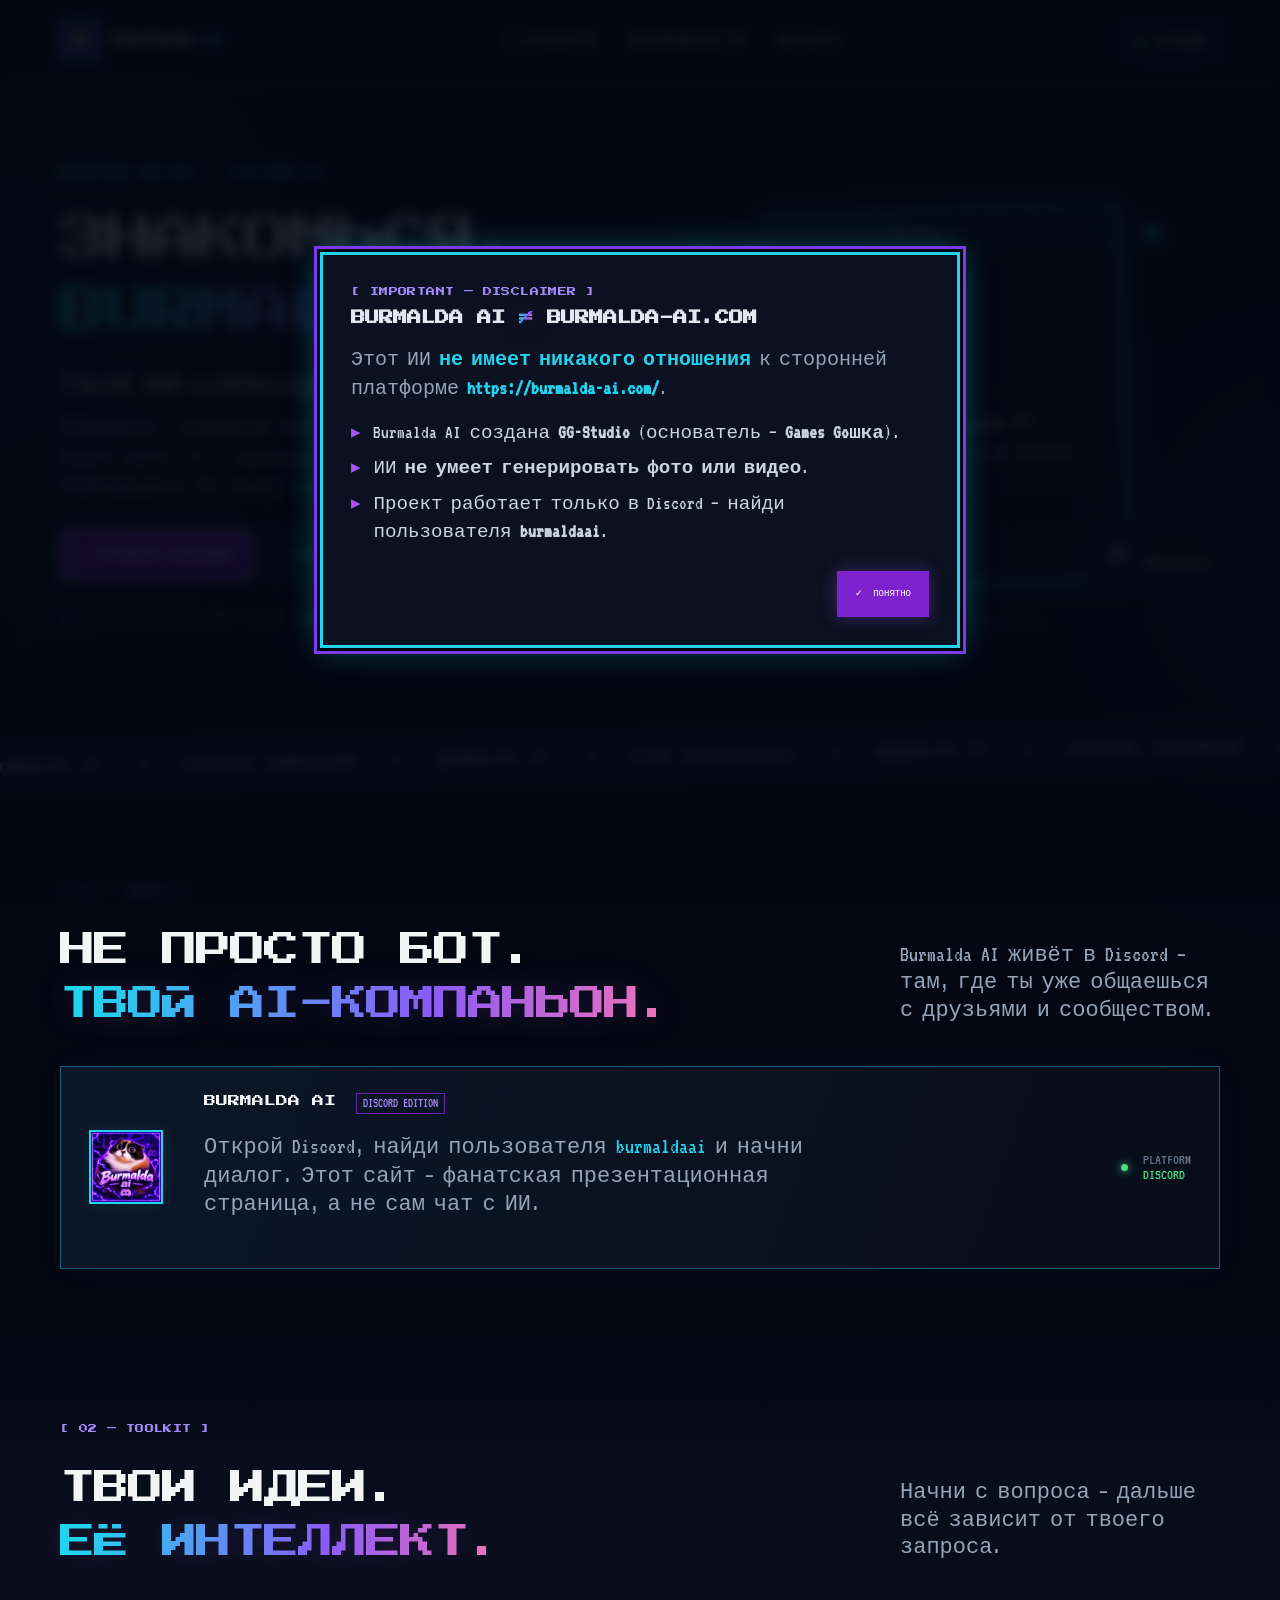
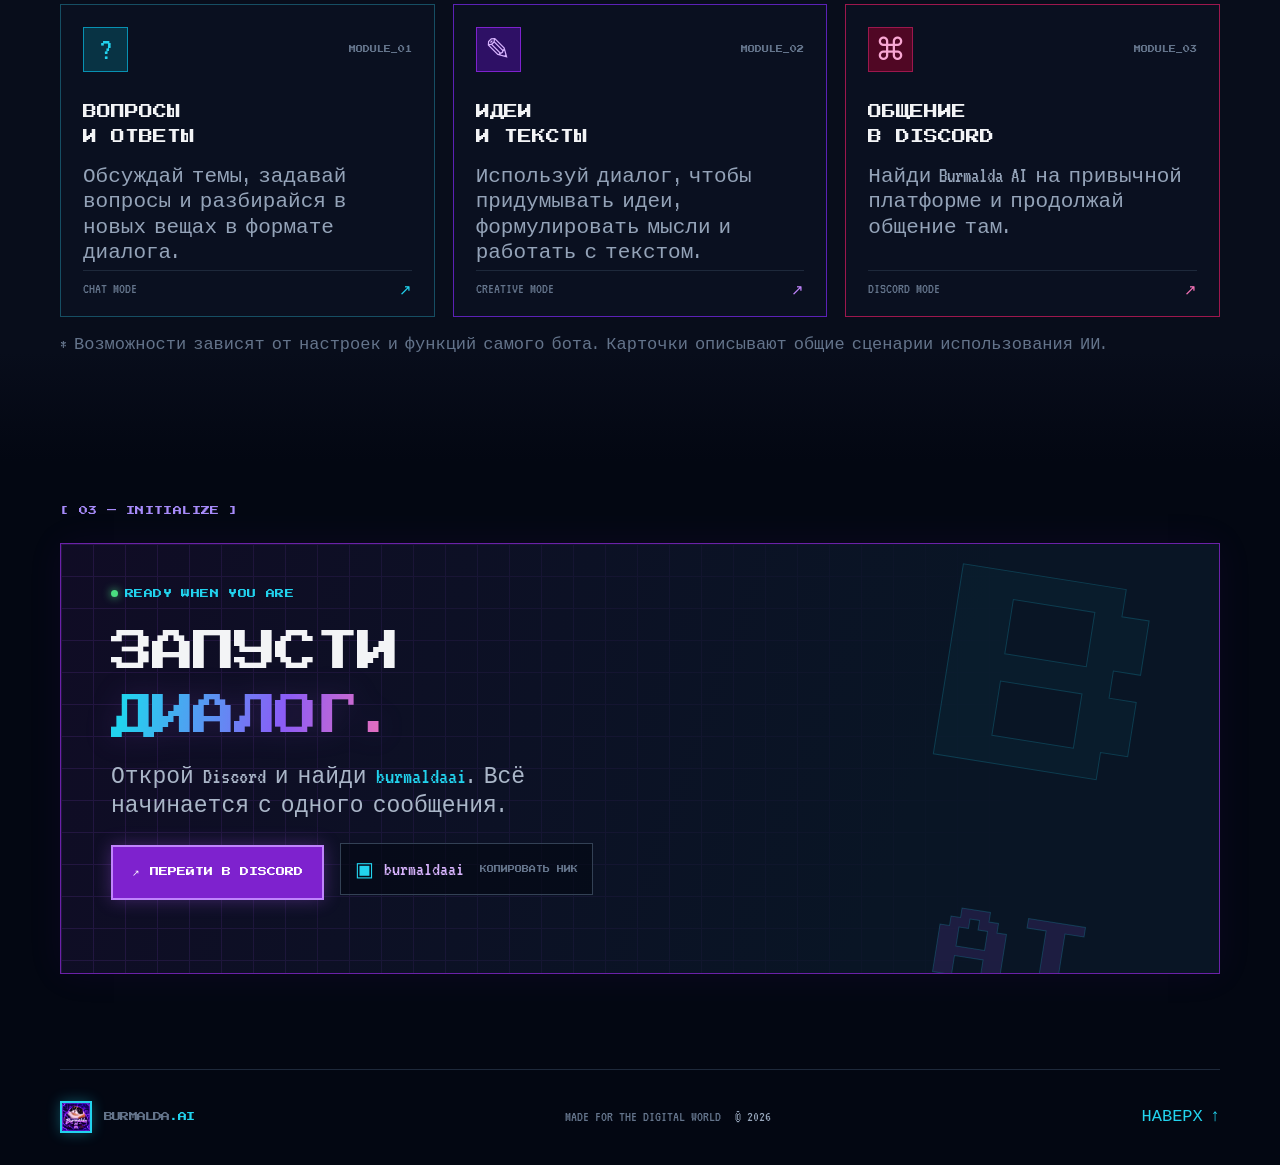
==== commit 60478db8: "Update index.html" ====
--- a/index.html
+++ b/index.html
@@ -1,12 +1,13 @@
 <!doctype html>
-<html lang="ru"><head>
+<html lang="ru">
+<head>
   <meta charset="UTF-8">
   <meta name="viewport" content="width=device-width, initial-scale=1.0">
   <meta name="theme-color" content="#030712">
   <meta name="description" content="Burmalda AI — ИИ-помощник в Discord. Найди burmaldaai и начни общение.">
   <meta name="robots" content="index, follow">
   <link rel="canonical" href="https://gamesgotg.github.io/burmaldaai/">
-  <meta name="google-site-verification" content="IIVYFqfifyJQ22UjW_4gPoAXq2U6HznHi54jOW4vav0">
+  <meta name="google-site-verification" content="IIVYFqfifyJQ22UjW_4gPoAXq2U6HznHi54jOW4vav0" />
   <meta property="og:title" content="Burmalda AI — ИИ в Discord">
   <meta property="og:description" content="Узнай больше о Burmalda AI и найди ИИ-помощника в Discord.">
   <meta property="og:url" content="https://gamesgotg.github.io/burmaldaai/">
@@ -14,80 +15,134 @@
   <meta property="og:image" content="https://gamesgotg.github.io/burmaldaai/logo.png">
   <title>Burmalda AI — ИИ в Discord</title>
   <link rel="preconnect" href="https://fonts.googleapis.com">
-  <link rel="preconnect" href="https://fonts.gstatic.com" crossorigin="">
-  <link href="https://fonts.googleapis.com/css2?family=Press+Start+2P&amp;family=VT323&amp;display=swap" rel="stylesheet">
-  <link rel="stylesheet" href="style-updated.css">
-<link rel="stylesheet" crossorigin="anonymous" href="https://ff.kis.v2.scr.kaspersky-labs.com/E3E8934C-235A-4B0E-825A-35A08381A191/abn/main.css?attr=[base64]"></head>
-<body class="">
-  <!-- Официальное уведомление проекта -->
-  <div class="notice-overlay hidden" id="noticeOverlay" role="dialog" aria-modal="true" aria-labelledby="noticeTitle" style="display: none;">
-    <div class="notice-window">
-      <div class="notice-header">
-        <div class="window-dots"><i></i><i></i><i></i></div>
-        <span>IMPORTANT_NOTICE.EXE</span>
-        <span class="notice-version">GG-STUDIO</span>
-      </div>
-
-      <div class="notice-content">
-        <div class="notice-icon">!</div>
-        <div class="notice-tag"><span class="status-dot"></span> OFFICIAL PROJECT INFORMATION</div>
-
-        <h2 id="noticeTitle">ВАЖНОЕ<br><span class="gradient-text">УВЕДОМЛЕНИЕ</span></h2>
-
-        <p>
-          <strong>Burmalda AI</strong> — самостоятельный проект,
-          разработанный студией <strong class="notice-cyan">GG-STUDIO</strong>.
-          Основатель студии — <strong class="notice-cyan">Games Goшка</strong>.
-        </p>
-
-        <div class="notice-warning">
-          <span class="notice-warning-icon">!</span>
-          <div>
-            <b>НЕ СВЯЗАНО СО СТОРОННЕЙ ПЛАТФОРМОЙ</b>
-            <p>
-              Этот проект не имеет отношения к
-              <a href="https://burmalda-ai.com/" target="_blank" rel="noopener noreferrer">burmalda-ai.com</a>
-              или её разработчикам.
-            </p>
-          </div>
-        </div>
-
-        <div class="notice-limitations">
-          <div class="limitations-title"><span>⌘</span> ВОЗМОЖНОСТИ И ОГРАНИЧЕНИЯ</div>
-          <div class="limitation-item">
-            <span class="limitation-cross">✕</span>
-            <span>Генерация фотографий и изображений</span>
-            <span class="limitation-status">НЕДОСТУПНО</span>
-          </div>
-          <div class="limitation-item">
-            <span class="limitation-cross">✕</span>
-            <span>Генерация видео</span>
-            <span class="limitation-status">НЕДОСТУПНО</span>
-          </div>
-        </div>
-
-        <div class="notice-footer-text">BURMALDA AI — INDEPENDENT GG-STUDIO PROJECT</div>
-        <button class="notice-confirm" id="noticeConfirm" type="button">
-          <span>✓</span> ПОНЯТНО, ПРОДОЛЖИТЬ
+  <link rel="preconnect" href="https://fonts.gstatic.com" crossorigin>
+  <link href="https://fonts.googleapis.com/css2?family=Press+Start+2P&family=VT323&display=swap" rel="stylesheet">
+  <link rel="stylesheet" href="style.css">
+  <style>
+    /* Дополнительные стили для модального окна, чтобы не менять style.css */
+    .disclaimer-overlay {
+      position: fixed;
+      inset: 0;
+      z-index: 9999;
+      display: flex;
+      align-items: center;
+      justify-content: center;
+      padding: 1.5rem;
+      background: rgba(3, 7, 18, 0.88);
+      backdrop-filter: blur(6px);
+      opacity: 0;
+      visibility: hidden;
+      transition: opacity 0.3s ease, visibility 0.3s ease;
+    }
+    .disclaimer-overlay.active {
+      opacity: 1;
+      visibility: visible;
+    }
+    .disclaimer-modal {
+      max-width: 640px;
+      width: 100%;
+      background: #0b1120;
+      border: 3px solid #22d3ee;
+      box-shadow: 0 0 0 3px #030712, 0 0 0 6px #7c3aed, 0 0 30px rgba(34, 211, 238, 0.4);
+      padding: 2rem 1.75rem 1.75rem;
+      position: relative;
+      image-rendering: pixelated;
+    }
+    .disclaimer-modal .section-kicker {
+      margin-bottom: 0.75rem;
+    }
+    .disclaimer-modal h2 {
+      font-family: 'Press Start 2P', monospace;
+      font-size: 0.9rem;
+      line-height: 1.5;
+      color: #e2e8f0;
+      margin: 0 0 1rem;
+      text-transform: uppercase;
+    }
+    .disclaimer-modal p {
+      font-family: 'VT323', monospace;
+      font-size: 1.25rem;
+      line-height: 1.45;
+      color: #94a3b8;
+      margin: 0 0 1rem;
+    }
+    .disclaimer-modal p strong {
+      color: #22d3ee;
+    }
+    .disclaimer-modal .disclaimer-list {
+      list-style: none;
+      padding: 0;
+      margin: 0 0 1.5rem;
+      font-family: 'VT323', monospace;
+      font-size: 1.2rem;
+      line-height: 1.5;
+      color: #cbd5e1;
+    }
+    .disclaimer-modal .disclaimer-list li {
+      padding-left: 1.4rem;
+      position: relative;
+      margin-bottom: 0.4rem;
+    }
+    .disclaimer-modal .disclaimer-list li::before {
+      content: "▸";
+      position: absolute;
+      left: 0;
+      color: #a855f7;
+    }
+    .disclaimer-modal .disclaimer-actions {
+      display: flex;
+      justify-content: flex-end;
+      gap: 1rem;
+      flex-wrap: wrap;
+    }
+    .disclaimer-modal .pixel-button {
+      cursor: pointer;
+      border: none;
+      font-family: inherit;
+    }
+    @media (max-width: 480px) {
+      .disclaimer-modal {
+        padding: 1.5rem 1.25rem 1.25rem;
+      }
+      .disclaimer-modal h2 {
+        font-size: 0.75rem;
+      }
+    }
+  </style>
+</head>
+<body>
+  <meta name="google-site-verification" content="IIVYFqfifyJQ22UjW_4gPoAXq2U6HznHi54jOW4vav0" />
+  <div class="scanlines" aria-hidden="true"></div>
+  <div class="ambient ambient-cyan"></div><div class="ambient ambient-purple"></div>
+
+  <!-- Модальное окно-дисклеймер при входе -->
+  <div class="disclaimer-overlay active" id="disclaimerOverlay" role="dialog" aria-modal="true" aria-labelledby="disclaimerTitle">
+    <div class="disclaimer-modal pixel-frame">
+      <div class="section-kicker">[ IMPORTANT — DISCLAIMER ]</div>
+      <h2 id="disclaimerTitle">Burmalda AI <span class="gradient-text">≠</span> burmalda-ai.com</h2>
+      <p>Этот ИИ <strong>не имеет никакого отношения</strong> к сторонней платформе <strong>https://burmalda-ai.com/</strong>.</p>
+      <ul class="disclaimer-list">
+        <li>Burmalda AI создана <strong>GG-Studio</strong> (основатель — <strong>Games Goшка</strong>).</li>
+        <li>ИИ <strong>не умеет генерировать фото или видео</strong>.</li>
+        <li>Проект работает только в Discord — найди пользователя <strong>burmaldaai</strong>.</li>
+      </ul>
+      <div class="disclaimer-actions">
+        <button class="pixel-button primary" id="disclaimerAccept">
+          <span>✓</span> ПОНЯТНО
         </button>
-        <div class="notice-bottom">BY GG-STUDIO <span>•</span> FOUNDER: GAMES GOSHKA</div>
       </div>
     </div>
   </div>
 
-  <div class="scanlines" aria-hidden="true"></div>
-  <div class="ambient ambient-cyan"></div><div class="ambient ambient-purple"></div>
-
   <header class="topbar">
     <a class="brand" href="#home" aria-label="Burmalda AI — главная">
-      <span class="brand-mark"><img src="logo.png" alt=""></span>
-      <span class="brand-name">BURMALDA<span class="accent">.AI</span></span>
+      <span class="brand-mark"><img src="logo.png" alt="" /></span><span class="brand-name">BURMALDA<span class="accent">.AI</span></span>
     </a>
     <nav class="nav">
       <a href="#about">О ПРОЕКТЕ</a><a href="#features">ВОЗМОЖНОСТИ</a><a href="#start">НАЧАТЬ</a>
     </nav>
-    <a class="discord-small" href="https://discord.com/users/1317835636836663431" target="_blank" rel="noopener noreferrer"><span class="status-dot"></span> DISCORD</a>
-    <button class="menu-toggle" id="menuToggle" aria-label="Открыть меню" type="button">☰</button>
+    <a class="discord-small" href="https://discord.com/users/1317835636836663431" target="_blank" rel="noreferrer"><span class="status-dot"></span> DISCORD</a>
+    <button class="menu-toggle" id="menuToggle" aria-label="Открыть меню">☰</button>
   </header>
 
   <main id="home">
@@ -98,12 +153,11 @@
         <p class="hero-lead">Твой ИИ-собеседник прямо в Discord.</p>
         <p class="hero-text">Общайся, задавай вопросы и проверяй идеи вместе с Burmalda AI. Найди помощника по нику <strong>burmaldaai</strong>.</p>
         <div class="hero-actions">
-          <a class="pixel-button primary" href="https://discord.com/users/1317835636836663431" target="_blank" rel="noopener noreferrer"><span>↗</span> ОТКРЫТЬ DISCORD</a>
+          <a class="pixel-button primary" href="https://discord.com/users/1317835636836663431" target="_blank" rel="noreferrer"><span>↗</span> ОТКРЫТЬ DISCORD</a>
           <a class="pixel-button secondary" href="#about">УЗНАТЬ БОЛЬШЕ <span>↓</span></a>
         </div>
         <div class="hero-meta"><span class="mini-square"></span> ДОСТУПНА В DISCORD <span class="meta-divider">|</span> USER: <strong>burmaldaai</strong></div>
       </div>
-
       <div class="hero-art" aria-label="Пиксельная иллюстрация интерфейса Burmalda AI">
         <div class="orbit orbit-one"></div><div class="orbit orbit-two"></div>
         <div class="pixel-star star-one">✦</div><div class="pixel-star star-two">✧</div><div class="pixel-star star-three">+</div>
@@ -157,71 +211,61 @@
       <div class="start-panel">
         <div class="start-grid"></div>
         <div class="start-content"><div class="eyebrow"><span class="status-dot"></span> READY WHEN YOU ARE</div><h2>ЗАПУСТИ<br><span class="gradient-text">ДИАЛОГ.</span></h2><p>Открой Discord и найди <strong>burmaldaai</strong>. Всё начинается с одного сообщения.</p>
-          <a class="pixel-button primary large" href="https://discord.com/users/1317835636836663431" target="_blank" rel="noopener noreferrer"><span>↗</span> ПЕРЕЙТИ В DISCORD</a>
-          <button class="copy-user" id="copyUser" type="button"><span class="copy-symbol">▣</span> <span>burmaldaai</span><b id="copyLabel">КОПИРОВАТЬ НИК</b></button>
+          <a class="pixel-button primary large" href="https://discord.com/users/1317835636836663431" target="_blank" rel="noreferrer"><span>↗</span> ПЕРЕЙТИ В DISCORD</a>
+          <button class="copy-user" id="copyUser"><span class="copy-symbol">▣</span> <span>burmaldaai</span><b id="copyLabel">КОПИРОВАТЬ НИК</b></button>
           <div class="copy-note" id="copyNote" aria-live="polite"></div>
         </div>
         <div class="start-decoration">B<br><span>AI</span></div>
       </div>
     </section>
   </main>
-
-  <footer class="footer wrap">
-    <a class="brand footer-brand" href="#home"><span class="brand-mark"><img src="logo.png" alt=""></span><span class="brand-name">BURMALDA<span class="accent">.AI</span></span></a>
-    <span>MADE FOR THE DIGITAL WORLD <b>© 2026</b></span>
-    <a href="#home" class="back-top">НАВЕРХ ↑</a>
-  </footer>
-
+  <footer class="footer wrap"><a class="brand footer-brand" href="#home"><span class="brand-mark"><img src="logo.png" alt="" /></span><span class="brand-name">BURMALDA<span class="accent">.AI</span></span></a><span>MADE FOR THE DIGITAL WORLD <b>© 2026</b></span><a href="#home" class="back-top">НАВЕРХ ↑</a></footer>
   <script>
     const toggle = document.getElementById('menuToggle');
     const nav = document.querySelector('.nav');
-
-    toggle.addEventListener('click', () => {
-      const isOpen = nav.classList.toggle('nav-open');
-      toggle.setAttribute('aria-expanded', String(isOpen));
-    });
-
-    nav.querySelectorAll('a').forEach(a => {
-      a.addEventListener('click', () => {
-        nav.classList.remove('nav-open');
-        toggle.setAttribute('aria-expanded', 'false');
-      });
-    });
-
+    toggle.addEventListener('click', () => nav.classList.toggle('nav-open'));
+    nav.querySelectorAll('a').forEach(a => a.addEventListener('click', () => nav.classList.remove('nav-open')));
     document.getElementById('copyUser').addEventListener('click', async () => {
       const note = document.getElementById('copyNote');
       const label = document.getElementById('copyLabel');
-
       try {
         await navigator.clipboard.writeText('burmaldaai');
         label.textContent = 'СКОПИРОВАНО!';
         note.textContent = 'Ник burmaldaai скопирован.';
       } catch {
-        label.textContent = 'НИК: burmaldaai';
-        note.textContent = 'Скопируй ник вручную: burmaldaai';
-      }
-
-      setTimeout(() => {
-        label.textContent = 'КОПИРОВАТЬ НИК';
-        note.textContent = '';
-      }, 2200);
+        note.textContent = 'Ник для поиска: burmaldaai';
+      }
+      setTimeout(() => { label.textContent = 'КОПИРОВАТЬ НИК'; note.textContent = ''; }, 2200);
     });
 
-    // Уведомление показывается при каждом новом открытии страницы.
-    const noticeOverlay = document.getElementById('noticeOverlay');
-    const noticeConfirm = document.getElementById('noticeConfirm');
-
-    noticeConfirm.addEventListener('click', () => {
-      noticeOverlay.classList.add('hidden');
-      document.body.classList.remove('notice-open');
-
-      window.setTimeout(() => {
-        noticeOverlay.style.display = 'none';
-      }, 350);
+    // Управление модальным окном-дисклеймером
+    const overlay = document.getElementById('disclaimerOverlay');
+    const acceptBtn = document.getElementById('disclaimerAccept');
+
+    function closeDisclaimer() {
+      overlay.classList.remove('active');
+      // Разблокируем скролл страницы, если он был заблокирован
+      document.body.style.overflow = '';
+    }
+
+    // Блокируем скролл, пока открыто модальное окно
+    document.body.style.overflow = 'hidden';
+
+    acceptBtn.addEventListener('click', closeDisclaimer);
+
+    // Закрытие по клику вне модального окна (по желанию, можно убрать)
+    overlay.addEventListener('click', (e) => {
+      if (e.target === overlay) {
+        closeDisclaimer();
+      }
     });
 
-    document.body.classList.add('notice-open');
+    // Закрытие по Escape
+    document.addEventListener('keydown', (e) => {
+      if (e.key === 'Escape' && overlay.classList.contains('active')) {
+        closeDisclaimer();
+      }
+    });
   </script>
-
-
-</body></html>
+</body>
+</html>
--- a/style.css
+++ b/style.css
@@ -0,0 +1 @@
+*{box-sizing:border-box} :root{--bg:#030712;--panel:#0b1120;--cyan:#22d3ee;--purple:#a855f7;--pink:#f472b6;--muted:#94a3b8;--line:rgba(34,211,238,.22)} html{scroll-behavior:smooth;scroll-padding-top:90px} body{margin:0;background:var(--bg);color:#f3f4f6;font-family:'VT323',monospace;font-size:21px;overflow-x:hidden} a{color:inherit;text-decoration:none} button{font:inherit;color:inherit;cursor:pointer} .scanlines{position:fixed;inset:0;z-index:20;pointer-events:none;opacity:.12;background:linear-gradient(to bottom,transparent 50%,rgba(0,0,0,.55) 51%);background-size:100% 4px} .ambient{position:absolute;width:420px;height:420px;border-radius:50%;filter:blur(110px);opacity:.15;pointer-events:none}.ambient-cyan{background:#0891b2;top:100px;left:-240px}.ambient-purple{background:#7e22ce;top:350px;right:-250px}.wrap{width:min(1160px,calc(100% - 48px));margin:0 auto}.topbar{height:82px;border-bottom:1px solid rgba(34,211,238,.16);display:flex;align-items:center;justify-content:space-between;padding:0 max(24px,calc((100vw - 1160px)/2));position:sticky;top:0;background:rgba(3,7,18,.88);backdrop-filter:blur(14px);z-index:30}.brand{display:flex;align-items:center;gap:12px}.brand-mark{width:39px;height:39px;display:grid;place-items:center;border:2px solid var(--cyan);color:var(--cyan);font:13px 'Press Start 2P';box-shadow:0 0 14px #22d3ee55;position:relative}.brand-mark img{width:100%;height:100%;object-fit:cover;display:block}.brand-name{font:11px 'Press Start 2P';letter-spacing:-.8px}.accent{color:var(--cyan)}.nav{display:flex;gap:30px;font-size:18px;color:#b7c4d6}.nav a{transition:color .2s}.nav a:hover{color:var(--cyan)}.discord-small{border:1px solid var(--purple);padding:10px 13px;font-size:17px;box-shadow:0 0 12px #a855f722}.status-dot{display:inline-block;width:7px;height:7px;background:#4ade80;border-radius:50%;box-shadow:0 0 9px #4ade80;margin-right:7px}.menu-toggle{display:none;border:1px solid var(--line);padding:7px 10px}.hero{min-height:650px;display:grid;grid-template-columns:1.02fr .98fr;align-items:center;gap:40px;padding-top:56px;padding-bottom:75px;position:relative}.eyebrow,.section-kicker{font:9px 'Press Start 2P';letter-spacing:.4px;color:var(--cyan)}.eyebrow{display:flex;align-items:center;margin-bottom:26px}.eyebrow-sep{color:#64748b;margin:0 12px}.hero h1,.section-heading h2,.start-content h2{font:clamp(28px,4vw,48px)/1.5 'Press Start 2P';letter-spacing:-2px;margin:0 0 22px}.gradient-text{background:linear-gradient(100deg,#22d3ee 5%,#8b5cf6 60%,#f472b6 100%);-webkit-background-clip:text;background-clip:text;color:transparent;filter:drop-shadow(0 0 14px #a855f72b)}.hero-lead{font-size:30px;color:#e2e8f0;margin:0 0 10px}.hero-text{max-width:470px;color:#94a3b8;font-size:23px;line-height:1.3;margin:0 0 28px}.hero-text strong,.about-panel strong,.start-content strong{color:var(--cyan);font-weight:normal}.hero-actions{display:flex;flex-wrap:wrap;gap:12px}.pixel-button{display:inline-flex;align-items:center;justify-content:center;gap:10px;padding:15px 18px;font:9px 'Press Start 2P';line-height:1.8;transition:transform .2s,box-shadow .2s,background .2s;border:2px solid}.pixel-button:hover{transform:translateY(-3px)}.pixel-button.primary{background:#7e22ce;border-color:#c084fc;box-shadow:0 0 18px #a855f755;color:white}.pixel-button.primary:hover{background:#9333ea;box-shadow:0 0 25px #a855f799}.pixel-button.secondary{border-color:#155e75;background:#071523;color:var(--cyan)}.pixel-button.secondary:hover{box-shadow:0 0 16px #22d3ee33}.hero-meta{font-size:17px;color:#64748b;margin-top:28px;display:flex;align-items:center;gap:9px}.hero-meta strong{color:#c4b5fd;font-weight:normal}.mini-square{width:6px;height:6px;background:var(--purple)}.meta-divider{color:#334155}.hero-art{height:475px;position:relative;display:grid;place-items:center}.orbit{position:absolute;border:1px solid #22d3ee26;border-radius:50%;width:400px;height:400px;transform:rotate(-24deg) scaleY(.68)}.orbit-two{width:460px;height:460px;border-color:#a855f72c;transform:rotate(35deg) scaleY(.62)}.terminal{width:min(355px,83%);position:relative;z-index:2;border:2px solid var(--cyan);background:#080e1c;box-shadow:0 0 0 7px #22d3ee0a,0 0 38px #0891b244,10px 10px 0 #0d2034;transform:rotate(-2deg);animation:float 6s ease-in-out infinite}.terminal-head{height:39px;display:flex;align-items:center;gap:13px;background:#0e1b2b;border-bottom:1px solid #164e63;padding:0 13px;font:8px 'Press Start 2P';color:#94a3b8}.window-dots{display:flex;gap:5px}.window-dots i{width:6px;height:6px;background:#22d3ee;border-radius:50%}.window-dots i:nth-child(2){background:#a855f7}.window-dots i:nth-child(3){background:#f472b6}.terminal-menu{margin-left:auto;color:var(--cyan)}.terminal-body{padding:25px 24px 17px}.bot-avatar{width:74px;height:74px;display:grid;place-items:center;border:2px solid var(--purple);background:linear-gradient(135deg,#111827,#211044);color:white;font:24px 'Press Start 2P';box-shadow:0 0 25px #a855f744;position:relative;margin-bottom:17px}.bot-avatar img{width:100%;height:100%;object-fit:cover;display:block}.bot-avatar i{position:absolute;width:8px;height:8px;background:#4ade80;border:2px solid #080e1c;right:-4px;bottom:3px;border-radius:50%}.terminal-label{font:10px 'Press Start 2P';color:#e9d5ff}.online-tag{font:7px 'VT323';color:#4ade80;border:1px solid #166534;padding:3px 5px;margin-left:4px}.terminal-rule{height:1px;background:linear-gradient(90deg,var(--cyan),transparent);margin:15px 0 18px}.chat-line{font-size:22px;margin-bottom:6px;color:#e2e8f0}.chat-line .prompt{color:var(--cyan)}.chat-line.muted{color:#94a3b8}.fake-input{display:flex;justify-content:space-between;align-items:center;border:1px solid #164e63;background:#030712;padding:9px 11px;margin-top:24px;color:#64748b;font-size:18px}.fake-input b{font-weight:normal;color:var(--cyan)}.terminal-footer{display:flex;justify-content:space-between;margin-top:15px;font-size:14px;color:#64748b}.terminal-footer span:first-child{color:#4ade80}.pixel-star{position:absolute;color:var(--cyan);text-shadow:0 0 15px var(--cyan);z-index:3}.star-one{font-size:32px;top:55px;right:54px}.star-two{font-size:42px;bottom:58px;left:34px;color:var(--purple);text-shadow:0 0 15px var(--purple)}.star-three{top:100px;left:45px;font-size:26px;color:var(--pink)}.float-chip{position:absolute;z-index:4;display:flex;gap:10px;align-items:center;background:#080e1cdd;border:1px solid #155e75;padding:11px 13px;box-shadow:0 0 18px #22d3ee14;backdrop-filter:blur(8px)}.chip-top{top:65px;left:-2px}.chip-bottom{bottom:53px;right:-4px;border-color:#6b21a8}.chip-icon{display:grid;place-items:center;width:32px;height:32px;background:#083344;color:var(--cyan);font-size:23px}.chip-icon.purple{background:#2e1065;color:#d8b4fe}.float-chip small,.float-chip b{display:block}.float-chip small{font-size:13px;color:#64748b}.float-chip b{font-size:16px;font-weight:normal;color:#e2e8f0}.art-caption{position:absolute;bottom:6px;left:50%;transform:translateX(-50%);white-space:nowrap;font:7px 'Press Start 2P';color:#475569}.ticker{border-top:1px solid #155e75;border-bottom:1px solid #155e75;background:#071523;overflow:hidden;transform:rotate(-1deg) scale(1.02);padding:13px 0;position:relative;z-index:2}.ticker-track{display:flex;justify-content:space-around;align-items:center;gap:28px;min-width:950px;font:10px 'Press Start 2P';color:#b7c4d6;white-space:nowrap}.ticker-track b{color:var(--purple);font-size:17px}.section{padding-top:105px;padding-bottom:65px}.section-kicker{margin-bottom:28px;color:#a78bfa}.section-heading{display:flex;justify-content:space-between;align-items:flex-end;gap:40px;margin-bottom:35px}.section-heading h2{font-size:clamp(24px,3vw,36px);margin:0}.section-heading p{max-width:320px;color:#94a3b8;font-size:22px;line-height:1.25;margin:0 0 8px}.pixel-frame{border:1px solid #155e75;background:linear-gradient(110deg,#0b1728,#090d1a);box-shadow:0 0 20px #0891b20d}.about-panel{display:grid;grid-template-columns:90px 1fr 120px;gap:25px;align-items:center;padding:28px}.panel-symbol{height:74px;width:74px;display:grid;place-items:center;border:2px solid var(--cyan);color:var(--cyan);font:19px 'Press Start 2P';box-shadow:inset 0 0 20px #22d3ee12,0 0 17px #22d3ee1a}.panel-symbol img{width:100%;height:100%;object-fit:cover;display:block}.panel-title{font:12px 'Press Start 2P';margin-bottom:13px}.tiny-label{font:13px 'VT323';color:#a78bfa;border:1px solid #6b21a8;padding:3px 6px;margin-left:8px;white-space:nowrap}.about-panel p{color:#94a3b8;font-size:22px;line-height:1.3;max-width:680px}.panel-side{display:flex;align-items:center;gap:8px;justify-self:end;color:#64748b;font-size:15px}.panel-side b{color:#4ade80;font-weight:normal}.features-section{background:linear-gradient(180deg,transparent,#080d1b 18%,#080d1b 85%,transparent);padding-top:90px;padding-bottom:90px}.feature-grid{display:grid;grid-template-columns:repeat(3,1fr);gap:18px}.feature-card{min-height:270px;padding:22px;background:#0a1020;border:1px solid #164e63;position:relative;transition:transform .2s,box-shadow .2s}.feature-card:hover{transform:translateY(-5px);box-shadow:0 10px 35px #22d3ee12}.purple-card{border-color:#5b21b6}.pink-card{border-color:#9d174d}.feature-top{display:flex;justify-content:space-between;align-items:center;margin-bottom:28px}.feature-icon{display:grid;place-items:center;width:45px;height:45px;background:#083344;color:var(--cyan);font-size:31px;border:1px solid #0891b2}.purple-card .feature-icon{background:#2e1065;color:#d8b4fe;border-color:#7e22ce}.pink-card .feature-icon{background:#500724;color:#f9a8d4;border-color:#9d174d}.feature-index{font:7px 'Press Start 2P';color:#64748b}.feature-card h3{font:14px/1.8 'Press Start 2P';margin:0 0 13px}.feature-card p{font-size:21px;color:#94a3b8;line-height:1.2;margin:0 0 30px}.card-bottom{position:absolute;left:22px;right:22px;bottom:17px;display:flex;justify-content:space-between;border-top:1px solid #1e293b;padding-top:10px;font-size:15px;color:#64748b}.card-bottom span:last-child{color:var(--cyan)}.purple-card .card-bottom span:last-child{color:#c084fc}.pink-card .card-bottom span:last-child{color:#f472b6}.disclaimer{font-size:17px;color:#64748b;margin-top:18px}.start-section{padding-top:45px;padding-bottom:95px}.start-panel{min-height:370px;position:relative;overflow:hidden;border:1px solid #6b21a8;background:linear-gradient(110deg,#100c25,#091525 72%);box-shadow:0 0 35px #7e22ce12}.start-grid{position:absolute;inset:0;opacity:.13;background-image:linear-gradient(#a855f7 1px,transparent 1px),linear-gradient(90deg,#a855f7 1px,transparent 1px);background-size:32px 32px;mask-image:linear-gradient(90deg,black,transparent 85%)}.start-content{position:relative;padding:45px 50px;max-width:660px;z-index:2}.start-content .eyebrow{margin-bottom:22px}.start-content h2{font-size:clamp(30px,4vw,43px);margin-bottom:14px}.start-content p{font-size:23px;color:#aab6c8;max-width:480px;line-height:1.25;margin:0 0 23px}.pixel-button.large{padding:17px 19px}.copy-user{display:inline-flex;align-items:center;gap:10px;border:1px solid #334155;background:#03071299;padding:13px 14px;margin-left:8px;font-size:20px}.copy-user span:nth-child(2){color:#d8b4fe}.copy-user b{font:7px 'Press Start 2P';color:#64748b;margin-left:6px}.copy-user:hover{border-color:var(--purple)}.copy-symbol{color:var(--cyan)}.copy-note{min-height:20px;color:#4ade80;font-size:17px;margin-top:8px}.start-decoration{position:absolute;right:70px;top:45px;font:clamp(100px,18vw,220px)/.9 'Press Start 2P';color:#22d3ee0a;-webkit-text-stroke:1px #22d3ee33;transform:rotate(9deg);text-align:center}.start-decoration span{font-size:.35em;color:#a855f722}.footer{min-height:95px;border-top:1px solid #1e293b;display:flex;align-items:center;justify-content:space-between;gap:20px;color:#64748b;font-size:16px}.footer-brand .brand-mark{width:32px;height:32px;font-size:10px}.footer-brand .brand-name{font-size:9px}.footer>span{font-size:15px}.footer>span b{color:#94a3b8;font-weight:normal;margin-left:8px}.back-top{color:var(--cyan);font-size:17px}.back-top:hover{color:white}@keyframes float{0%,100%{transform:translateY(0) rotate(-2deg)}50%{transform:translateY(-10px) rotate(-1deg)}}@media(max-width:900px){.nav{gap:16px}.nav a{font-size:16px}.hero{grid-template-columns:1fr;gap:10px;padding-top:70px}.hero-copy{max-width:650px}.hero-art{height:460px;margin-top:5px}.hero{padding-bottom:45px}.section-heading{align-items:flex-start;flex-direction:column;gap:18px}.section-heading p{max-width:550px}.about-panel{grid-template-columns:75px 1fr}.panel-side{grid-column:2;justify-self:start}.start-decoration{right:15px;opacity:.7}}@media(max-width:650px){.wrap{width:calc(100% - 32px)}.topbar{height:70px;padding:0 16px}.brand-name{font-size:8px}.brand-mark{width:34px;height:34px;font-size:10px}.discord-small{display:none}.menu-toggle{display:block}.nav{display:none;position:absolute;top:69px;left:0;right:0;padding:18px 22px 22px;background:#050b17;border-bottom:1px solid #155e75;flex-direction:column;gap:18px}.nav.nav-open{display:flex}.nav a{font-size:19px}.hero{padding-top:55px}.hero h1{font-size:clamp(25px,7vw,36px);letter-spacing:-1.5px}.hero-lead{font-size:26px}.hero-text{font-size:21px}.hero-actions{flex-direction:column;align-items:stretch}.pixel-button{font-size:8px}.hero-meta{flex-wrap:wrap;font-size:15px}.hero-art{height:390px;margin:10px -8px 0}.terminal{width:78%;}.terminal-body{padding:18px}.orbit{width:320px;height:320px}.orbit-two{width:350px;height:350px}.chip-top{top:20px;left:0}.chip-bottom{bottom:22px;right:0}.float-chip{padding:8px}.float-chip b{font-size:14px}.float-chip small{font-size:12px}.art-caption{font-size:6px}.section{padding-top:70px;padding-bottom:45px}.section-heading h2{font-size:clamp(21px,6vw,30px);letter-spacing:-1px}.section-heading p{font-size:21px}.about-panel{grid-template-columns:1fr;padding:22px;gap:17px}.panel-side{grid-column:1}.panel-title{font-size:10px;line-height:2}.about-panel p{font-size:21px}.feature-grid{grid-template-columns:1fr}.feature-card{min-height:245px}.features-section{padding-top:65px;padding-bottom:65px}.start-content{padding:32px 22px}.start-content h2{font-size:30px}.start-content p{font-size:21px}.pixel-button.large{width:100%;font-size:7px}.copy-user{margin:12px 0 0;width:100%;justify-content:center}.start-decoration{right:-12px;top:20px;font-size:130px;opacity:.5}.footer{padding:22px 0;flex-wrap:wrap}.footer>span{order:3;width:100%}.footer-brand .brand-name{font-size:7px}.back-top{font-size:15px}}@media(prefers-reduced-motion:reduce){*,*::before,*::after{scroll-behavior:auto!important;animation:none!important;transition:none!important}}
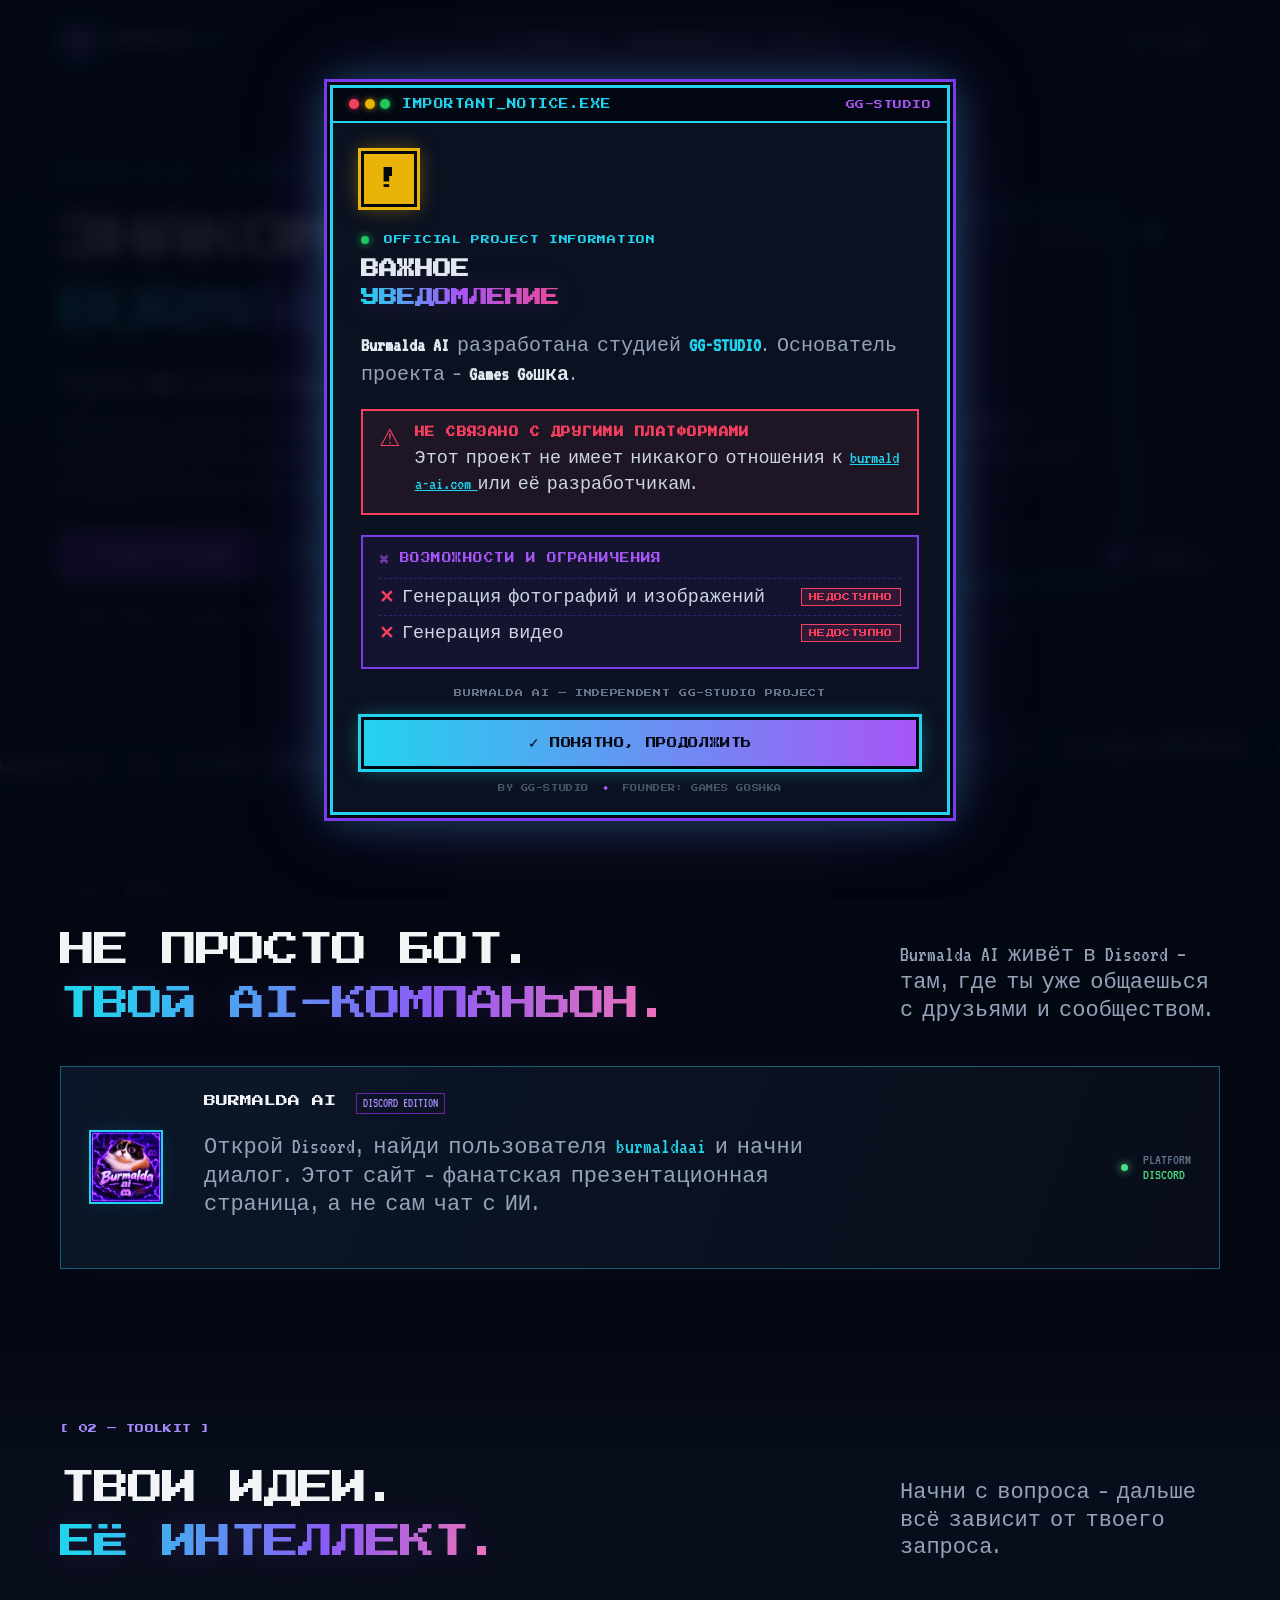
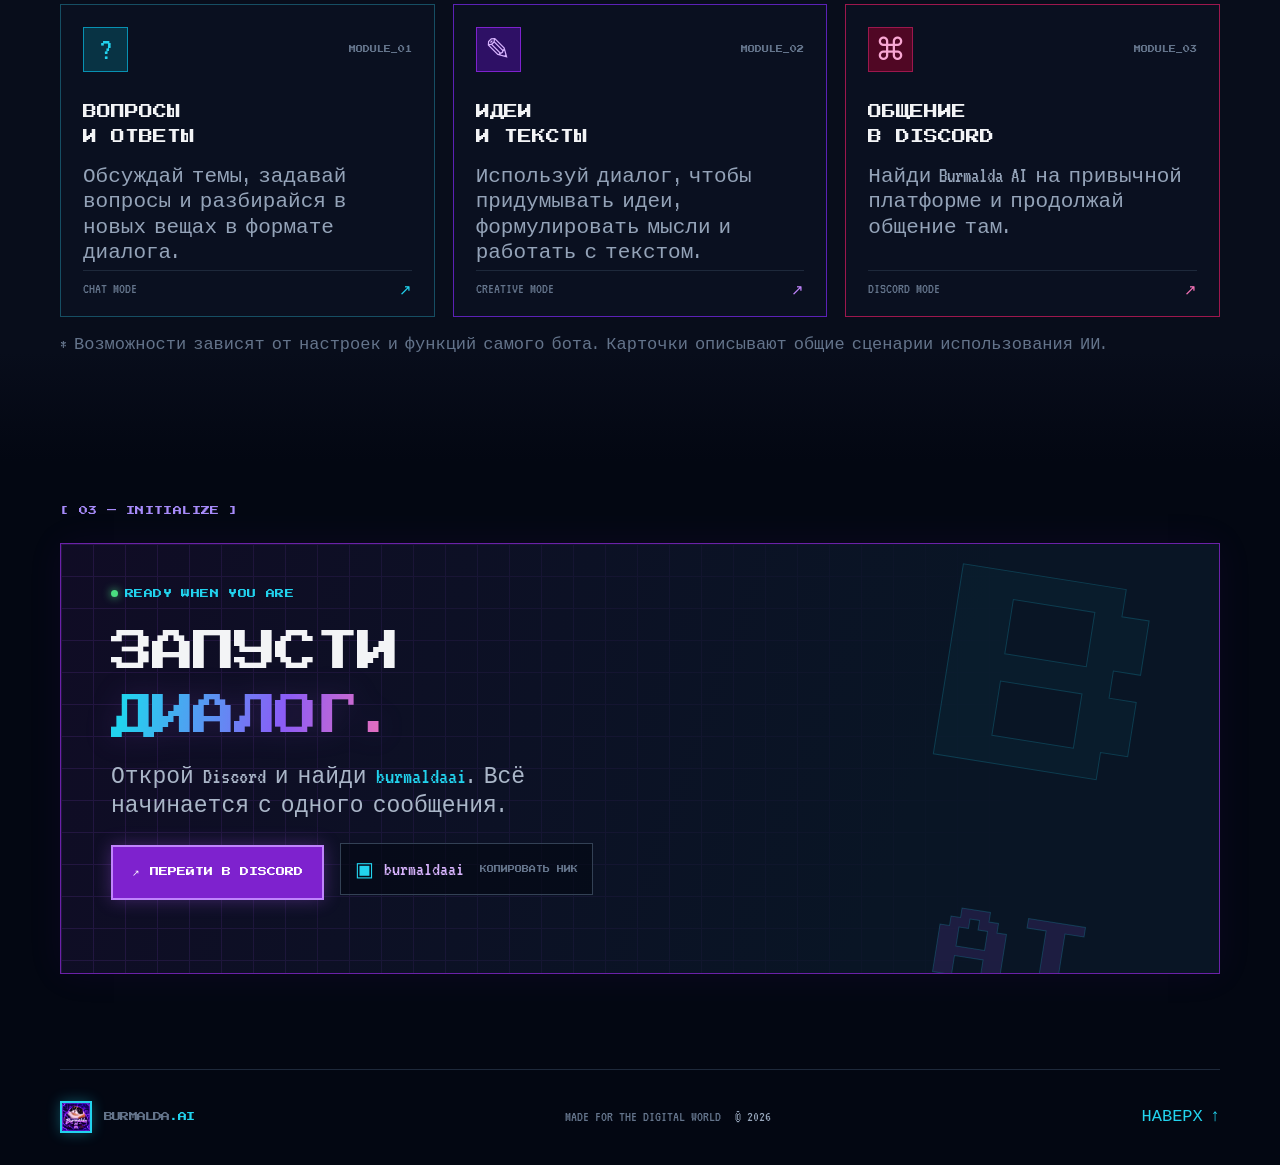
==== commit d234cd63: "Update index.html" ====
--- a/index.html
+++ b/index.html
@@ -19,93 +19,289 @@
   <link href="https://fonts.googleapis.com/css2?family=Press+Start+2P&family=VT323&display=swap" rel="stylesheet">
   <link rel="stylesheet" href="style.css">
   <style>
-    /* Дополнительные стили для модального окна, чтобы не менять style.css */
-    .disclaimer-overlay {
+    /* ============================================================
+       IMPORTANT NOTICE — стили окна уведомления
+       Наследуют палитру и шрифты style.css
+       ============================================================ */
+    .notice-overlay {
       position: fixed;
       inset: 0;
-      z-index: 9999;
+      z-index: 10000;
       display: flex;
       align-items: center;
       justify-content: center;
-      padding: 1.5rem;
-      background: rgba(3, 7, 18, 0.88);
-      backdrop-filter: blur(6px);
+      padding: 1.25rem;
+      background: rgba(3, 7, 18, 0.9);
+      backdrop-filter: blur(8px);
+      -webkit-backdrop-filter: blur(8px);
       opacity: 0;
       visibility: hidden;
       transition: opacity 0.3s ease, visibility 0.3s ease;
-    }
-    .disclaimer-overlay.active {
+      overflow-y: auto;
+    }
+    .notice-overlay.active {
       opacity: 1;
       visibility: visible;
     }
-    .disclaimer-modal {
-      max-width: 640px;
+
+    .notice-window {
       width: 100%;
+      max-width: 620px;
       background: #0b1120;
       border: 3px solid #22d3ee;
-      box-shadow: 0 0 0 3px #030712, 0 0 0 6px #7c3aed, 0 0 30px rgba(34, 211, 238, 0.4);
-      padding: 2rem 1.75rem 1.75rem;
-      position: relative;
+      box-shadow:
+        0 0 0 3px #030712,
+        0 0 0 6px #7c3aed,
+        0 0 40px rgba(34, 211, 238, 0.35),
+        0 0 80px rgba(168, 85, 247, 0.25);
       image-rendering: pixelated;
-    }
-    .disclaimer-modal .section-kicker {
+      font-family: 'VT323', monospace;
+      color: #cbd5e1;
+      margin: auto;
+    }
+
+    .notice-header {
+      display: flex;
+      align-items: center;
+      gap: 0.75rem;
+      padding: 0.7rem 1rem;
+      background: #030712;
+      border-bottom: 2px solid #22d3ee;
+      font-family: 'Press Start 2P', monospace;
+      font-size: 0.6rem;
+      color: #22d3ee;
+      letter-spacing: 0.05em;
+    }
+    .notice-header .window-dots {
+      display: flex;
+      gap: 0.35rem;
+    }
+    .notice-header .window-dots i {
+      width: 10px;
+      height: 10px;
+      display: block;
+      background: #7c3aed;
+      box-shadow: 0 0 6px rgba(124, 58, 237, 0.8);
+    }
+    .notice-header .window-dots i:nth-child(1) { background: #f43f5e; box-shadow: 0 0 6px rgba(244, 63, 94, 0.8); }
+    .notice-header .window-dots i:nth-child(2) { background: #eab308; box-shadow: 0 0 6px rgba(234, 179, 8, 0.8); }
+    .notice-header .window-dots i:nth-child(3) { background: #22c55e; box-shadow: 0 0 6px rgba(34, 197, 94, 0.8); }
+    .notice-version {
+      margin-left: auto;
+      color: #a855f7;
+      font-size: 0.55rem;
+    }
+
+    .notice-content {
+      padding: 1.75rem 1.75rem 1.25rem;
+    }
+
+    .notice-icon {
+      width: 56px;
+      height: 56px;
+      display: flex;
+      align-items: center;
+      justify-content: center;
+      font-family: 'Press Start 2P', monospace;
+      font-size: 1.4rem;
+      color: #030712;
+      background: #eab308;
+      border: 3px solid #030712;
+      box-shadow: 0 0 0 3px #eab308, 0 0 20px rgba(234, 179, 8, 0.5);
+      margin-bottom: 1.25rem;
+    }
+
+    .notice-tag {
+      display: inline-flex;
+      align-items: center;
+      gap: 0.5rem;
+      font-family: 'Press Start 2P', monospace;
+      font-size: 0.55rem;
+      color: #22d3ee;
+      letter-spacing: 0.08em;
       margin-bottom: 0.75rem;
     }
-    .disclaimer-modal h2 {
-      font-family: 'Press Start 2P', monospace;
-      font-size: 0.9rem;
+    .notice-tag .status-dot {
+      width: 8px;
+      height: 8px;
+      background: #22c55e;
+      box-shadow: 0 0 8px #22c55e;
+      border-radius: 50%;
+      display: inline-block;
+    }
+
+    .notice-content h2 {
+      font-family: 'Press Start 2P', monospace;
+      font-size: 1.15rem;
       line-height: 1.5;
       color: #e2e8f0;
-      margin: 0 0 1rem;
+      margin: 0 0 1.25rem;
       text-transform: uppercase;
     }
-    .disclaimer-modal p {
-      font-family: 'VT323', monospace;
+    .notice-content h2 .gradient-text {
+      background: linear-gradient(90deg, #22d3ee, #a855f7, #ec4899);
+      -webkit-background-clip: text;
+      background-clip: text;
+      -webkit-text-fill-color: transparent;
+      color: transparent;
+    }
+
+    .notice-content > p {
       font-size: 1.25rem;
       line-height: 1.45;
       color: #94a3b8;
-      margin: 0 0 1rem;
-    }
-    .disclaimer-modal p strong {
+      margin: 0 0 1.25rem;
+    }
+    .notice-content > p strong {
+      color: #e2e8f0;
+    }
+    .notice-content > p .cyan {
       color: #22d3ee;
     }
-    .disclaimer-modal .disclaimer-list {
-      list-style: none;
-      padding: 0;
-      margin: 0 0 1.5rem;
-      font-family: 'VT323', monospace;
-      font-size: 1.2rem;
-      line-height: 1.5;
+
+    .notice-warning {
+      display: flex;
+      gap: 0.85rem;
+      padding: 1rem;
+      background: rgba(244, 63, 94, 0.08);
+      border: 2px solid #f43f5e;
+      margin-bottom: 1.25rem;
+    }
+    .notice-warning > span {
+      font-size: 1.5rem;
+      color: #f43f5e;
+      line-height: 1;
+      flex-shrink: 0;
+    }
+    .notice-warning b {
+      display: block;
+      font-family: 'Press Start 2P', monospace;
+      font-size: 0.6rem;
+      color: #f43f5e;
+      letter-spacing: 0.05em;
+      margin-bottom: 0.5rem;
+    }
+    .notice-warning p {
+      font-size: 1.15rem;
+      line-height: 1.4;
       color: #cbd5e1;
-    }
-    .disclaimer-modal .disclaimer-list li {
-      padding-left: 1.4rem;
-      position: relative;
-      margin-bottom: 0.4rem;
-    }
-    .disclaimer-modal .disclaimer-list li::before {
-      content: "▸";
-      position: absolute;
-      left: 0;
+      margin: 0;
+    }
+    .notice-warning a {
+      color: #22d3ee;
+      text-decoration: underline;
+      word-break: break-all;
+    }
+    .notice-warning a:hover {
       color: #a855f7;
     }
-    .disclaimer-modal .disclaimer-actions {
-      display: flex;
-      justify-content: flex-end;
-      gap: 1rem;
+
+    .notice-limitations {
+      padding: 1rem;
+      background: rgba(124, 58, 237, 0.08);
+      border: 2px solid #7c3aed;
+      margin-bottom: 1.25rem;
+    }
+    .limitations-title {
+      font-family: 'Press Start 2P', monospace;
+      font-size: 0.6rem;
+      color: #a855f7;
+      letter-spacing: 0.05em;
+      margin-bottom: 0.85rem;
+    }
+    .limitation-item {
+      display: flex;
+      align-items: center;
       flex-wrap: wrap;
-    }
-    .disclaimer-modal .pixel-button {
+      gap: 0.5rem;
+      font-size: 1.15rem;
+      color: #cbd5e1;
+      padding: 0.45rem 0;
+      border-top: 1px dashed rgba(124, 58, 237, 0.35);
+    }
+    .limitation-item:first-of-type {
+      border-top: none;
+    }
+    .limitation-cross {
+      color: #f43f5e;
+      font-weight: bold;
+      font-size: 1.1rem;
+    }
+    .limitation-status {
+      margin-left: auto;
+      font-family: 'Press Start 2P', monospace;
+      font-size: 0.5rem;
+      color: #f43f5e;
+      background: rgba(244, 63, 94, 0.12);
+      border: 1px solid #f43f5e;
+      padding: 0.25rem 0.45rem;
+      letter-spacing: 0.05em;
+    }
+
+    .notice-footer-text {
+      font-family: 'Press Start 2P', monospace;
+      font-size: 0.5rem;
+      color: #64748b;
+      letter-spacing: 0.08em;
+      text-align: center;
+      margin-bottom: 1.25rem;
+    }
+
+    .notice-confirm {
+      display: flex;
+      align-items: center;
+      justify-content: center;
+      gap: 0.6rem;
+      width: 100%;
+      padding: 0.9rem 1.25rem;
+      font-family: 'Press Start 2P', monospace;
+      font-size: 0.65rem;
+      letter-spacing: 0.06em;
+      color: #030712;
+      background: linear-gradient(90deg, #22d3ee, #a855f7);
+      border: 3px solid #030712;
+      box-shadow: 0 0 0 3px #22d3ee, 0 0 20px rgba(34, 211, 238, 0.4);
       cursor: pointer;
-      border: none;
-      font-family: inherit;
-    }
+      transition: transform 0.15s ease, box-shadow 0.15s ease, filter 0.15s ease;
+    }
+    .notice-confirm:hover {
+      transform: translate(-2px, -2px);
+      box-shadow: 0 0 0 3px #a855f7, 0 0 28px rgba(168, 85, 247, 0.6);
+      filter: brightness(1.1);
+    }
+    .notice-confirm:active {
+      transform: translate(0, 0);
+    }
+    .notice-confirm span {
+      font-size: 0.9rem;
+    }
+
+    .notice-bottom {
+      margin-top: 1rem;
+      text-align: center;
+      font-family: 'Press Start 2P', monospace;
+      font-size: 0.45rem;
+      color: #475569;
+      letter-spacing: 0.08em;
+    }
+    .notice-bottom span {
+      color: #a855f7;
+      margin: 0 0.35rem;
+    }
+
     @media (max-width: 480px) {
-      .disclaimer-modal {
-        padding: 1.5rem 1.25rem 1.25rem;
+      .notice-content {
+        padding: 1.25rem 1.1rem 1rem;
       }
-      .disclaimer-modal h2 {
-        font-size: 0.75rem;
+      .notice-content h2 {
+        font-size: 0.9rem;
+      }
+      .notice-warning b,
+      .limitations-title {
+        font-size: 0.5rem;
+      }
+      .notice-confirm {
+        font-size: 0.55rem;
       }
     }
   </style>
@@ -115,21 +311,80 @@
   <div class="scanlines" aria-hidden="true"></div>
   <div class="ambient ambient-cyan"></div><div class="ambient ambient-purple"></div>
 
-  <!-- Модальное окно-дисклеймер при входе -->
-  <div class="disclaimer-overlay active" id="disclaimerOverlay" role="dialog" aria-modal="true" aria-labelledby="disclaimerTitle">
-    <div class="disclaimer-modal pixel-frame">
-      <div class="section-kicker">[ IMPORTANT — DISCLAIMER ]</div>
-      <h2 id="disclaimerTitle">Burmalda AI <span class="gradient-text">≠</span> burmalda-ai.com</h2>
-      <p>Этот ИИ <strong>не имеет никакого отношения</strong> к сторонней платформе <strong>https://burmalda-ai.com/</strong>.</p>
-      <ul class="disclaimer-list">
-        <li>Burmalda AI создана <strong>GG-Studio</strong> (основатель — <strong>Games Goшка</strong>).</li>
-        <li>ИИ <strong>не умеет генерировать фото или видео</strong>.</li>
-        <li>Проект работает только в Discord — найди пользователя <strong>burmaldaai</strong>.</li>
-      </ul>
-      <div class="disclaimer-actions">
-        <button class="pixel-button primary" id="disclaimerAccept">
-          <span>✓</span> ПОНЯТНО
+  <!-- BURMALDA AI OFFICIAL NOTICE -->
+  <div class="notice-overlay active" id="noticeOverlay" role="dialog" aria-modal="true" aria-labelledby="noticeTitle">
+    <div class="notice-window">
+      <div class="notice-header">
+        <div class="window-dots">
+          <i></i><i></i><i></i>
+        </div>
+        <span>IMPORTANT_NOTICE.EXE</span>
+        <span class="notice-version">GG-STUDIO</span>
+      </div>
+
+      <div class="notice-content">
+        <div class="notice-icon">!</div>
+
+        <div class="notice-tag">
+          <span class="status-dot"></span>
+          OFFICIAL PROJECT INFORMATION
+        </div>
+
+        <h2 id="noticeTitle">ВАЖНОЕ<br>
+          <span class="gradient-text">УВЕДОМЛЕНИЕ</span>
+        </h2>
+
+        <p>
+          <strong>Burmalda AI</strong> разработана студией
+          <strong class="cyan">GG-STUDIO</strong>.
+          Основатель проекта — <strong>Games Goшка</strong>.
+        </p>
+
+        <div class="notice-warning">
+          <span>⚠</span>
+          <div>
+            <b>НЕ СВЯЗАНО С ДРУГИМИ ПЛАТФОРМАМИ</b>
+            <p>
+              Этот проект не имеет никакого отношения к
+              <a href="https://burmalda-ai.com/"
+                 target="_blank"
+                 rel="noopener noreferrer">
+                burmalda-ai.com
+              </a>
+              или её разработчикам.
+            </p>
+          </div>
+        </div>
+
+        <div class="notice-limitations">
+          <div class="limitations-title">
+            <span>⌘</span> ВОЗМОЖНОСТИ И ОГРАНИЧЕНИЯ
+          </div>
+
+          <div class="limitation-item">
+            <span class="limitation-cross">✕</span>
+            Генерация фотографий и изображений
+            <span class="limitation-status">НЕДОСТУПНО</span>
+          </div>
+
+          <div class="limitation-item">
+            <span class="limitation-cross">✕</span>
+            Генерация видео
+            <span class="limitation-status">НЕДОСТУПНО</span>
+          </div>
+        </div>
+
+        <div class="notice-footer-text">
+          BURMALDA AI — INDEPENDENT GG-STUDIO PROJECT
+        </div>
+
+        <button class="notice-confirm" id="noticeConfirm">
+          <span>✓</span> ПОНЯТНО, ПРОДОЛЖИТЬ
         </button>
+
+        <div class="notice-bottom">
+          BY GG-STUDIO <span>•</span> FOUNDER: GAMES GOSHKA
+        </div>
       </div>
     </div>
   </div>
@@ -238,32 +493,29 @@
       setTimeout(() => { label.textContent = 'КОПИРОВАТЬ НИК'; note.textContent = ''; }, 2200);
     });
 
-    // Управление модальным окном-дисклеймером
-    const overlay = document.getElementById('disclaimerOverlay');
-    const acceptBtn = document.getElementById('disclaimerAccept');
-
-    function closeDisclaimer() {
-      overlay.classList.remove('active');
-      // Разблокируем скролл страницы, если он был заблокирован
+    // ====== Управление окном IMPORTANT_NOTICE ======
+    const noticeOverlay = document.getElementById('noticeOverlay');
+    const noticeConfirm = document.getElementById('noticeConfirm');
+
+    function closeNotice() {
+      noticeOverlay.classList.remove('active');
       document.body.style.overflow = '';
     }
 
-    // Блокируем скролл, пока открыто модальное окно
+    // Блокируем скролл, пока открыто уведомление
     document.body.style.overflow = 'hidden';
 
-    acceptBtn.addEventListener('click', closeDisclaimer);
-
-    // Закрытие по клику вне модального окна (по желанию, можно убрать)
-    overlay.addEventListener('click', (e) => {
-      if (e.target === overlay) {
-        closeDisclaimer();
-      }
+    noticeConfirm.addEventListener('click', closeNotice);
+
+    // Закрытие по клику вне окна
+    noticeOverlay.addEventListener('click', (e) => {
+      if (e.target === noticeOverlay) closeNotice();
     });
 
     // Закрытие по Escape
     document.addEventListener('keydown', (e) => {
-      if (e.key === 'Escape' && overlay.classList.contains('active')) {
-        closeDisclaimer();
+      if (e.key === 'Escape' && noticeOverlay.classList.contains('active')) {
+        closeNotice();
       }
     });
   </script>
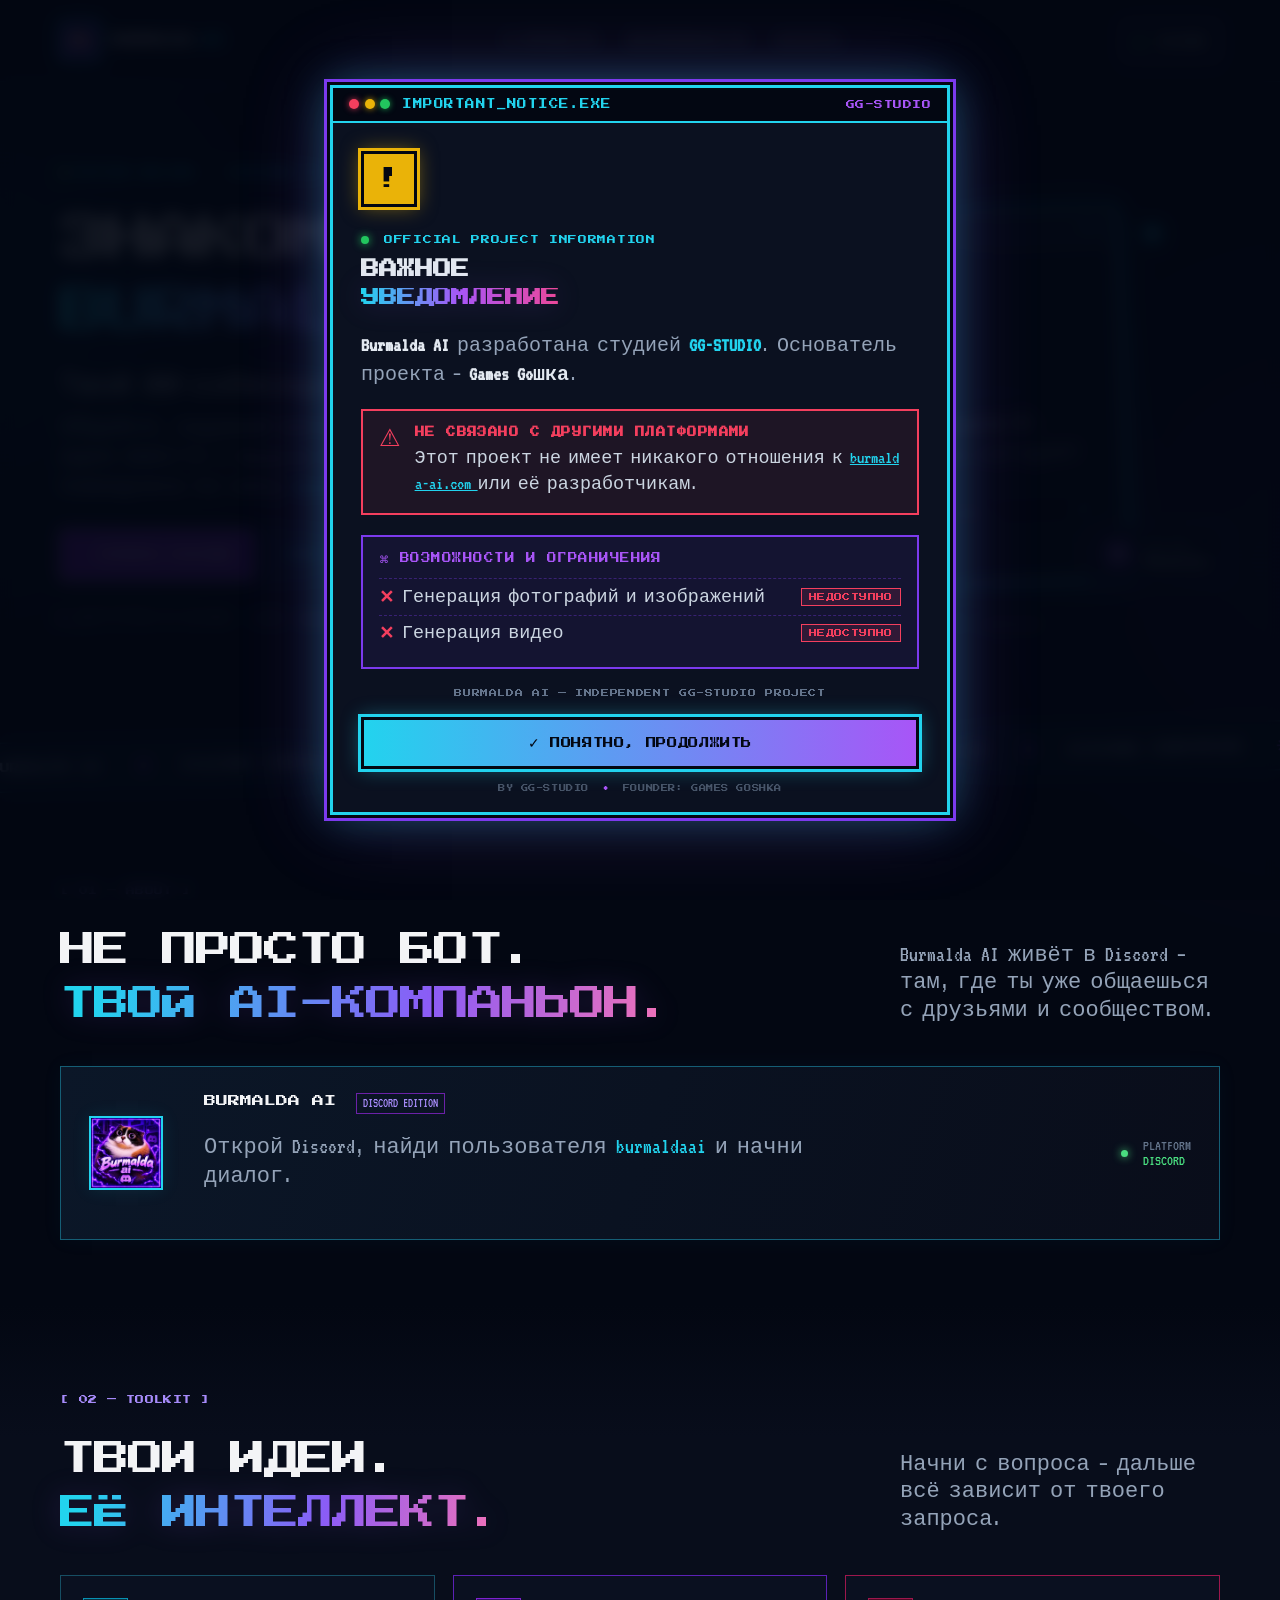
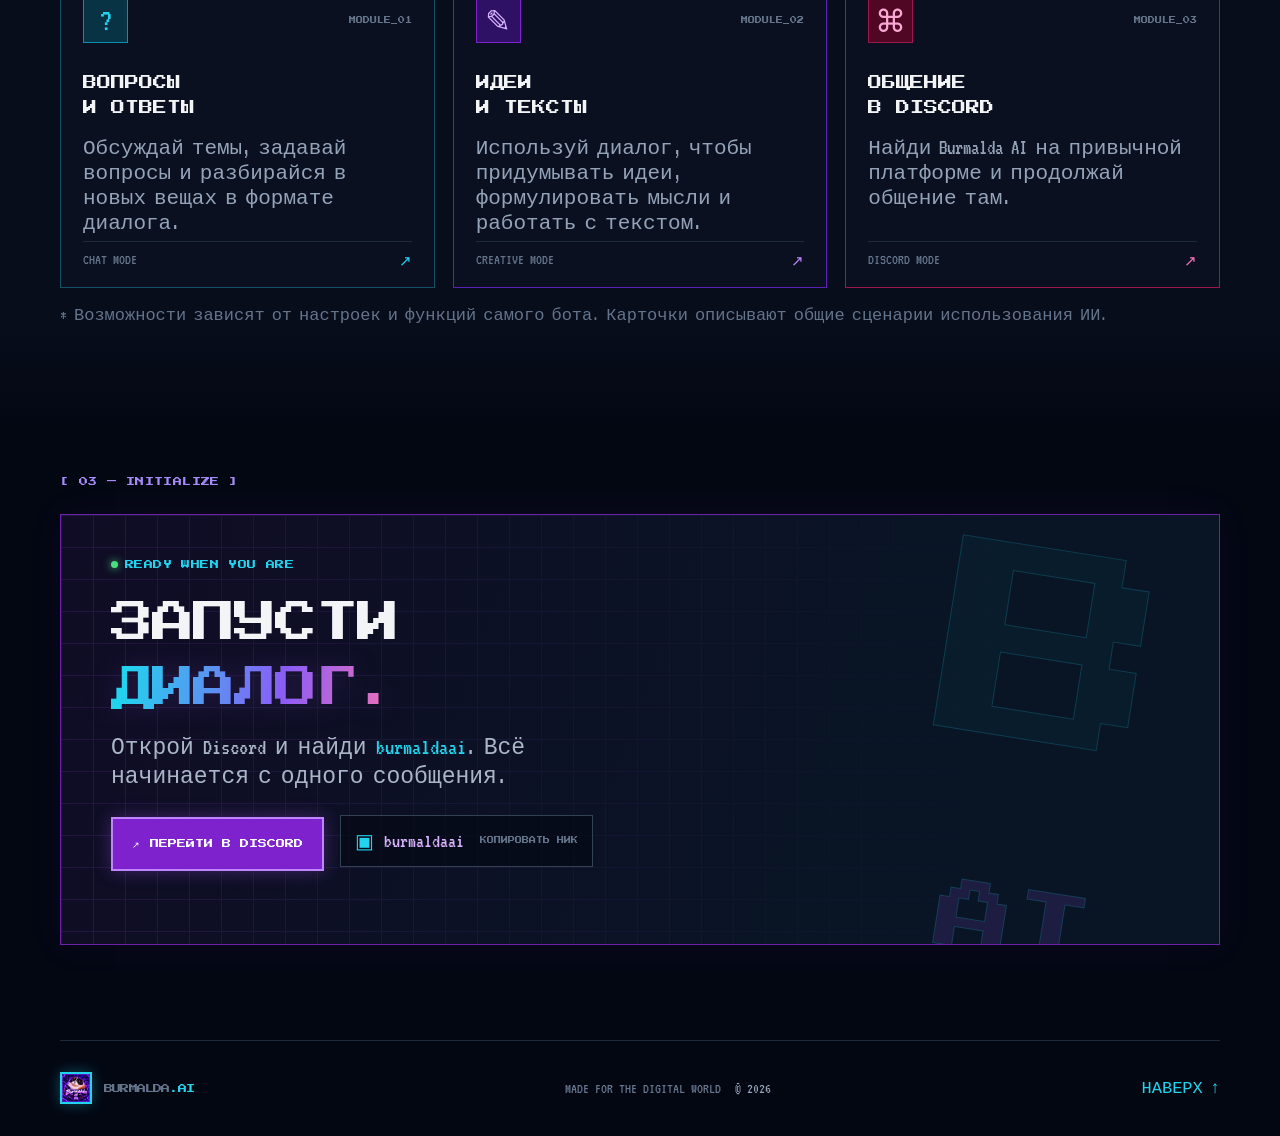
==== commit 57247359: "Simplify description of Burmalda AI Removed extra text from the description of Burmalda AI." ====
--- a/index.html
+++ b/index.html
@@ -443,7 +443,7 @@
       <div class="section-heading"><h2>НЕ ПРОСТО БОТ.<br><span class="gradient-text">ТВОЙ AI-КОМПАНЬОН.</span></h2><p>Burmalda AI живёт в Discord — там, где ты уже общаешься с друзьями и сообществом.</p></div>
       <div class="about-panel pixel-frame">
         <div class="panel-symbol"><img src="logo.png" alt="Логотип Burmalda AI"></div>
-        <div><div class="panel-title">BURMALDA AI <span class="tiny-label">DISCORD EDITION</span></div><p>Открой Discord, найди пользователя <strong>burmaldaai</strong> и начни диалог. Этот сайт — фанатская презентационная страница, а не сам чат с ИИ.</p></div>
+        <div><div class="panel-title">BURMALDA AI <span class="tiny-label">DISCORD EDITION</span></div><p>Открой Discord, найди пользователя <strong>burmaldaai</strong> и начни диалог. </p></div>
         <div class="panel-side"><span class="status-dot"></span><span>PLATFORM<br><b>DISCORD</b></span></div>
       </div>
     </section>
